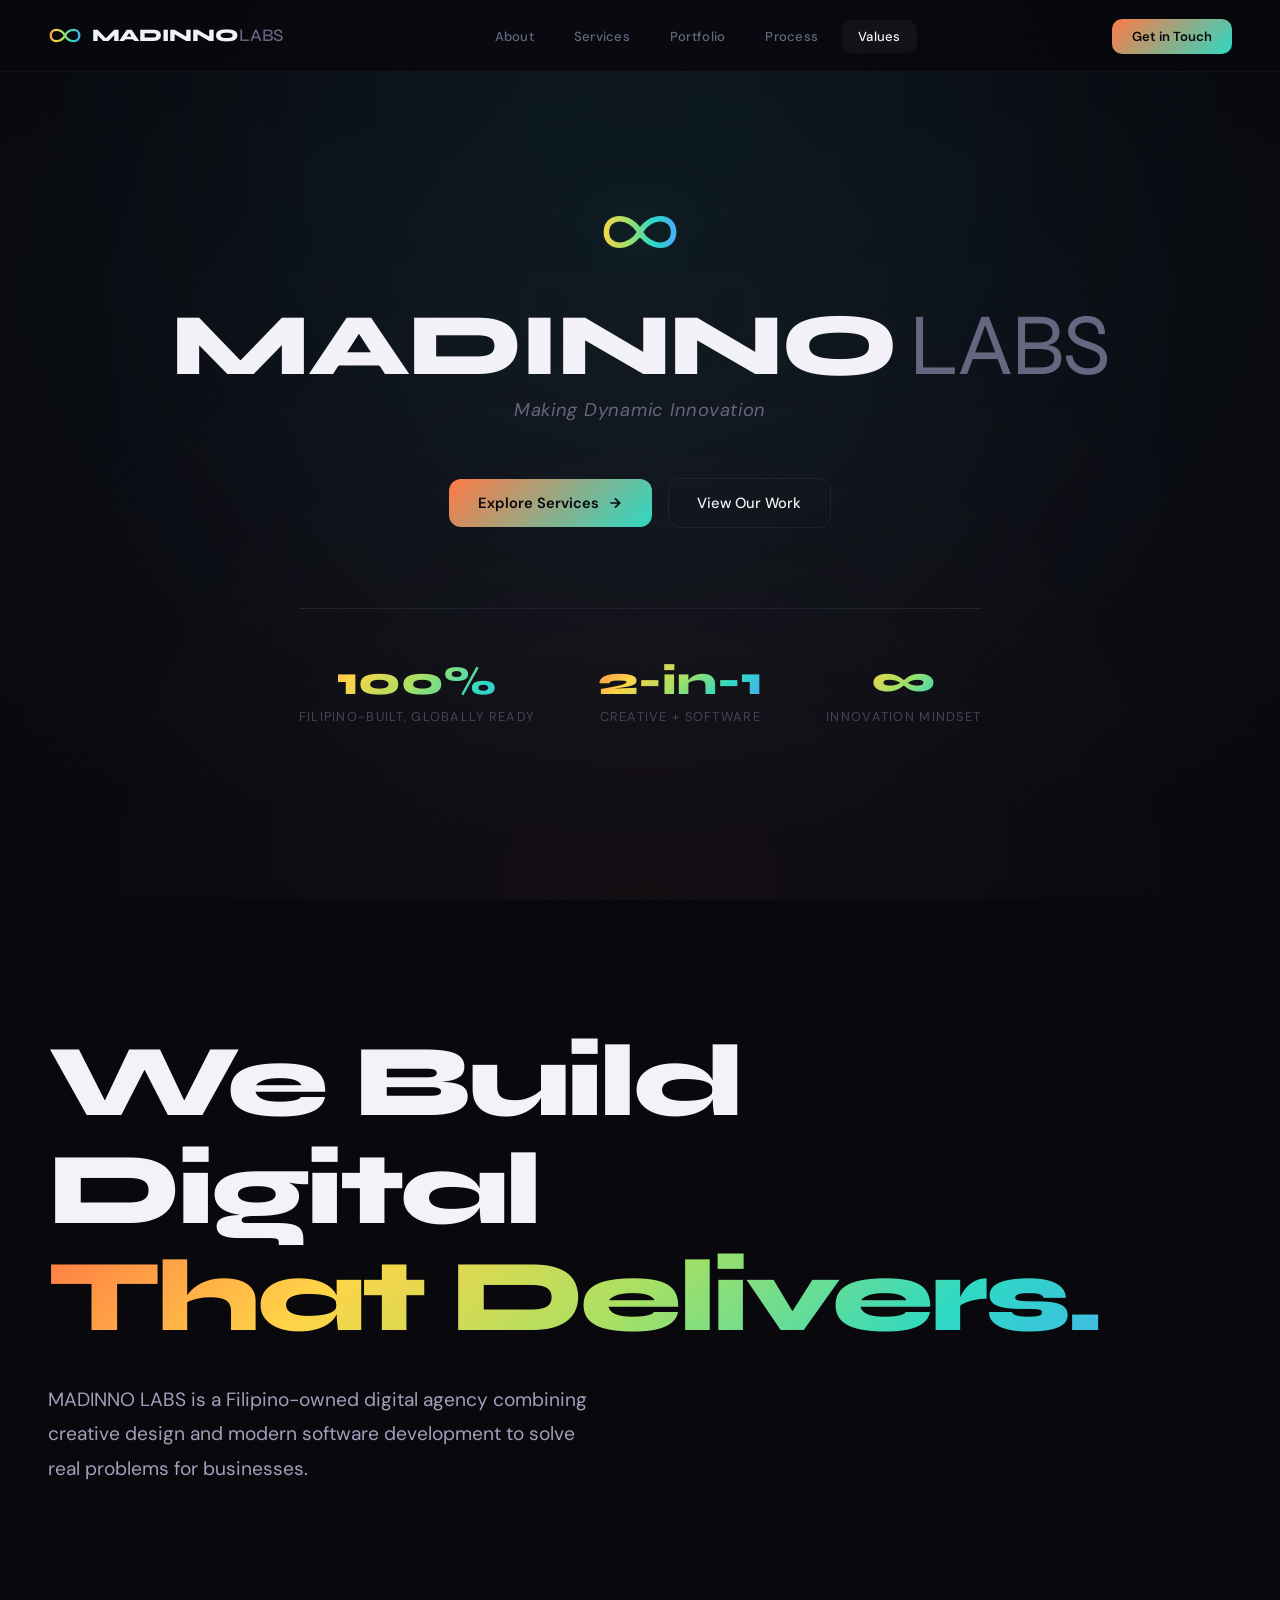
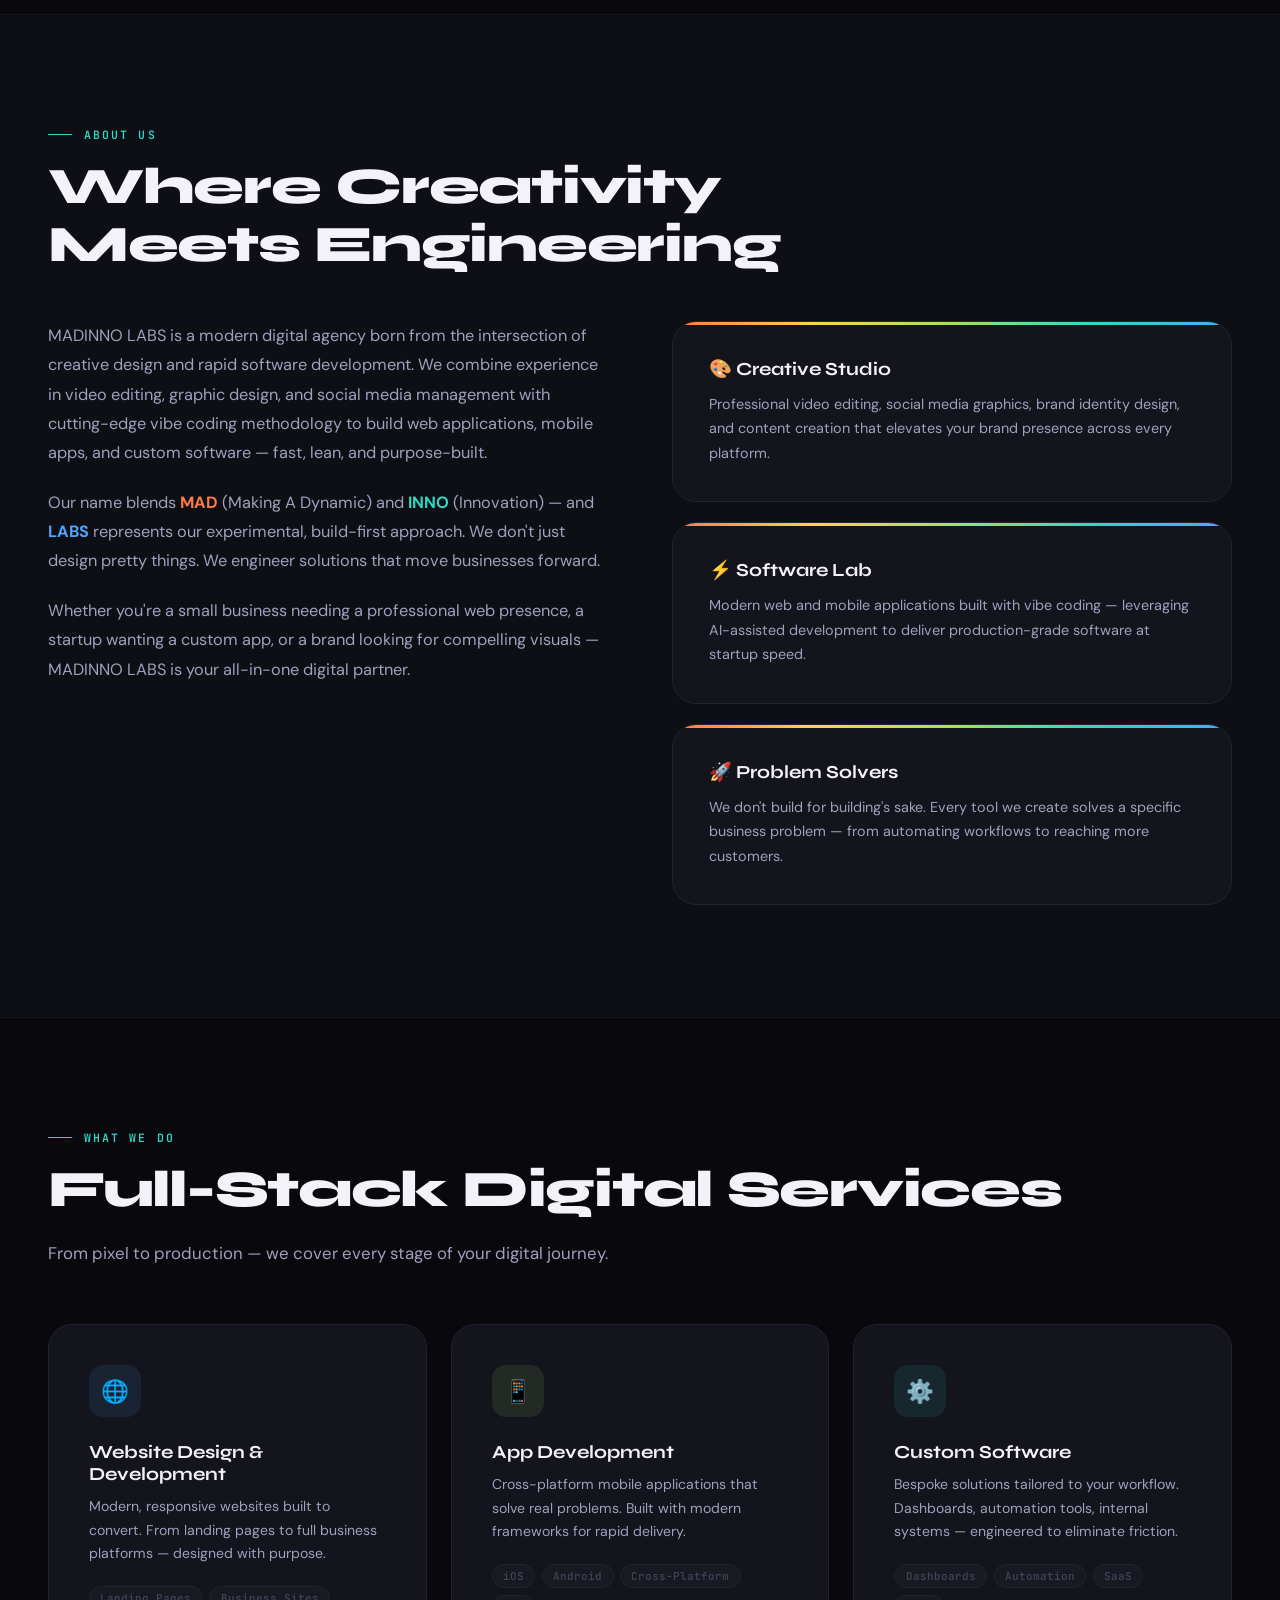
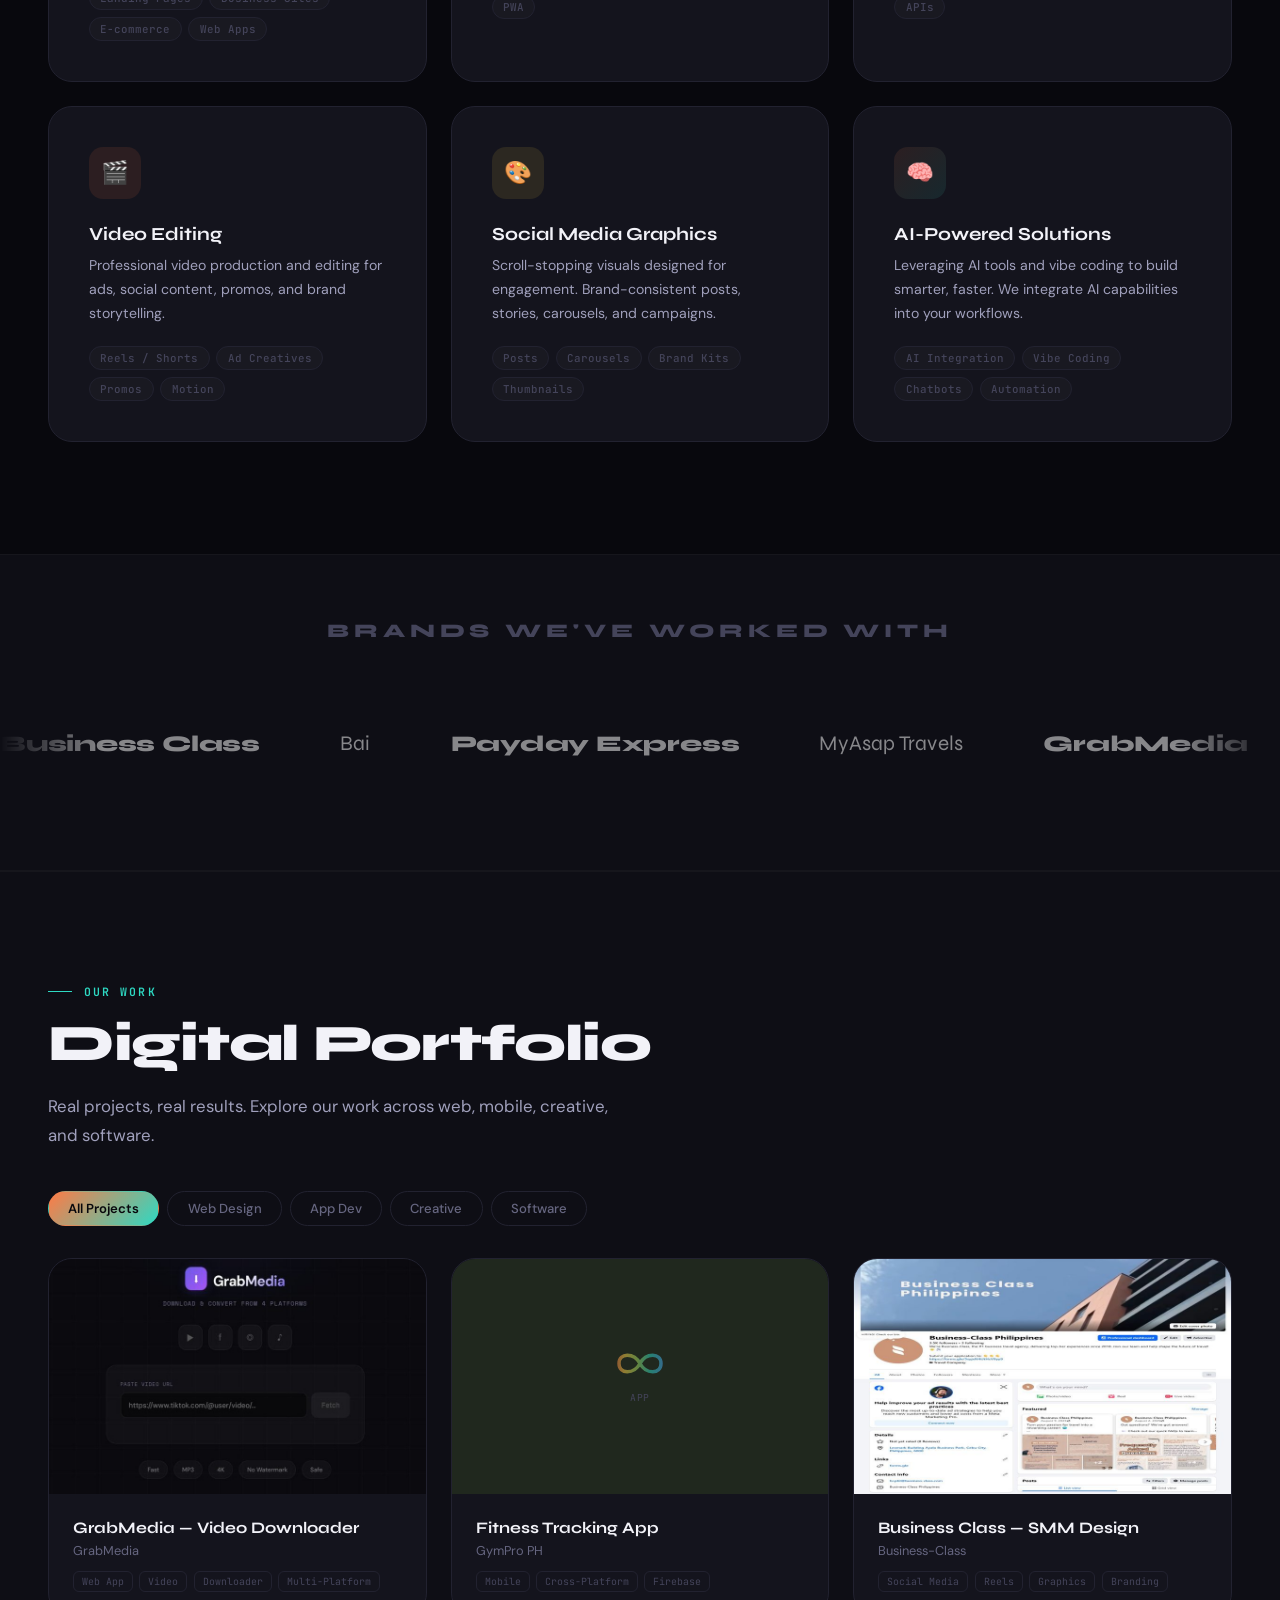
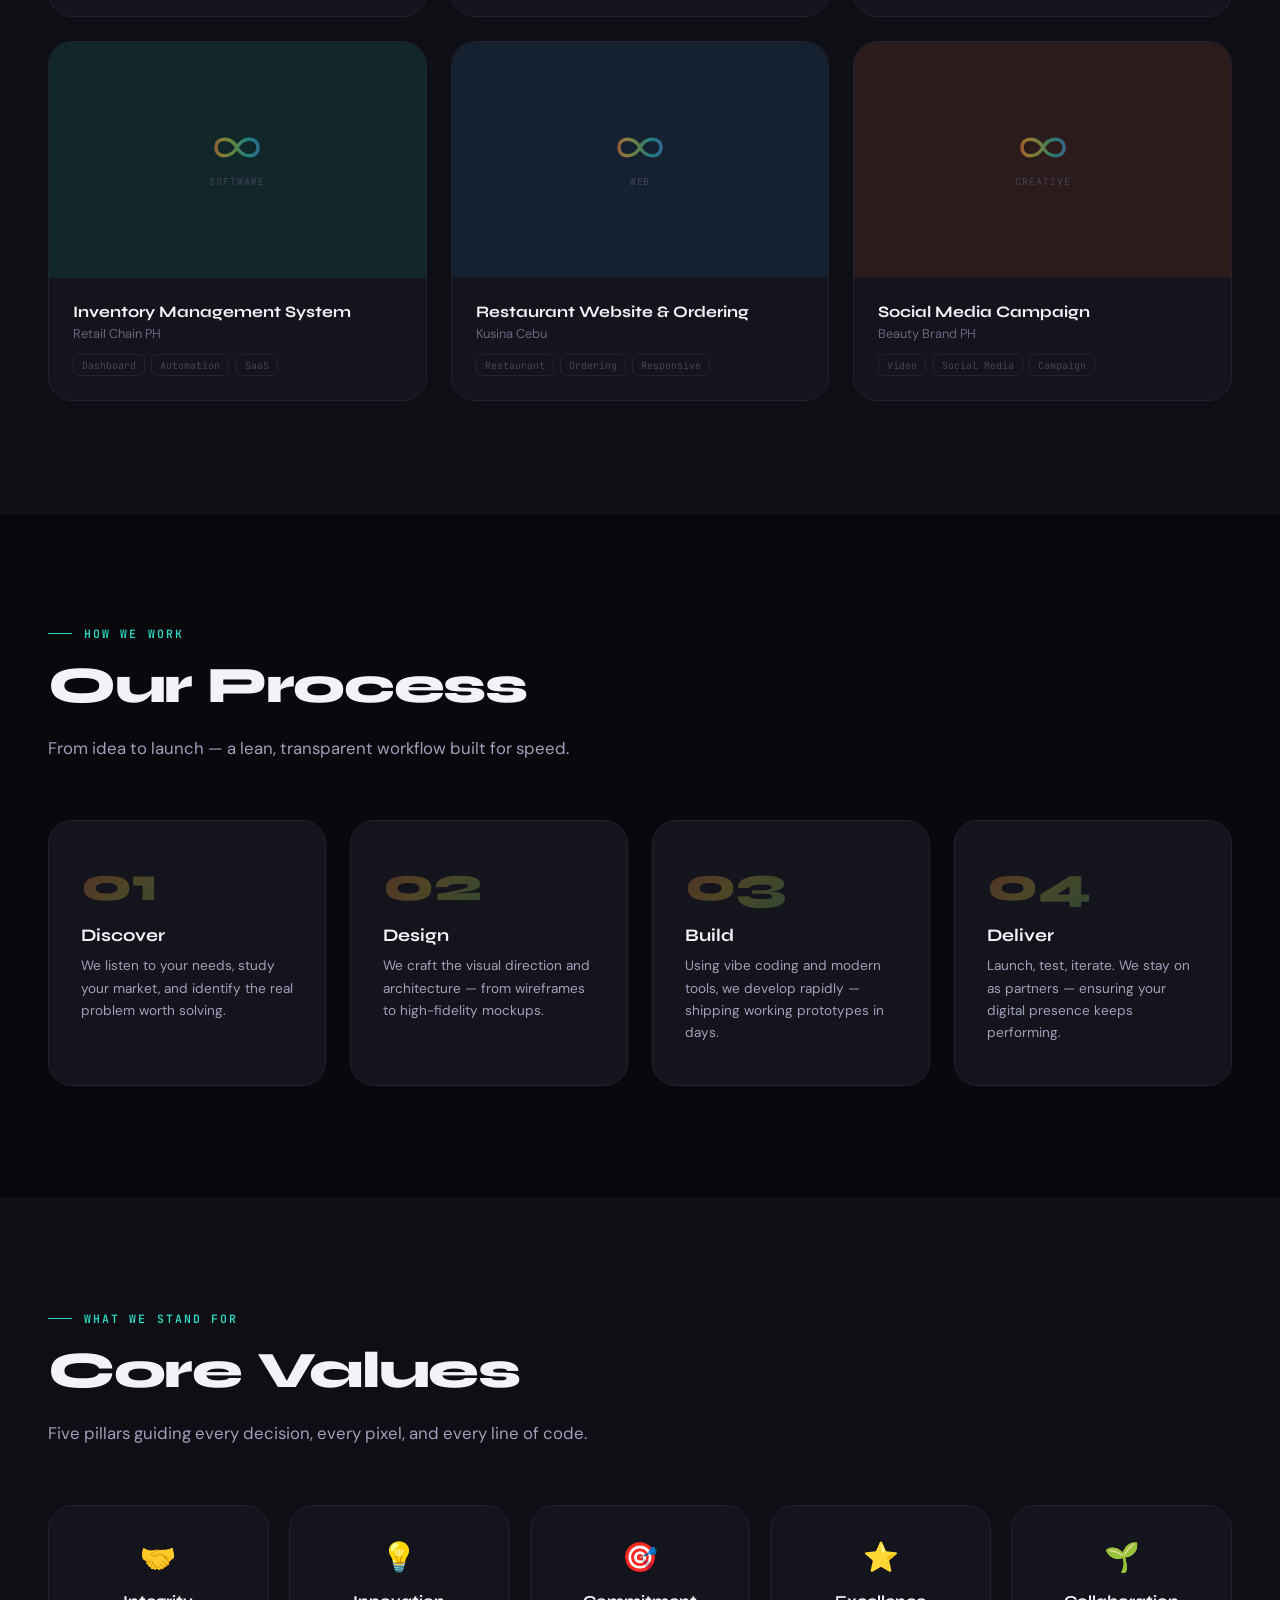
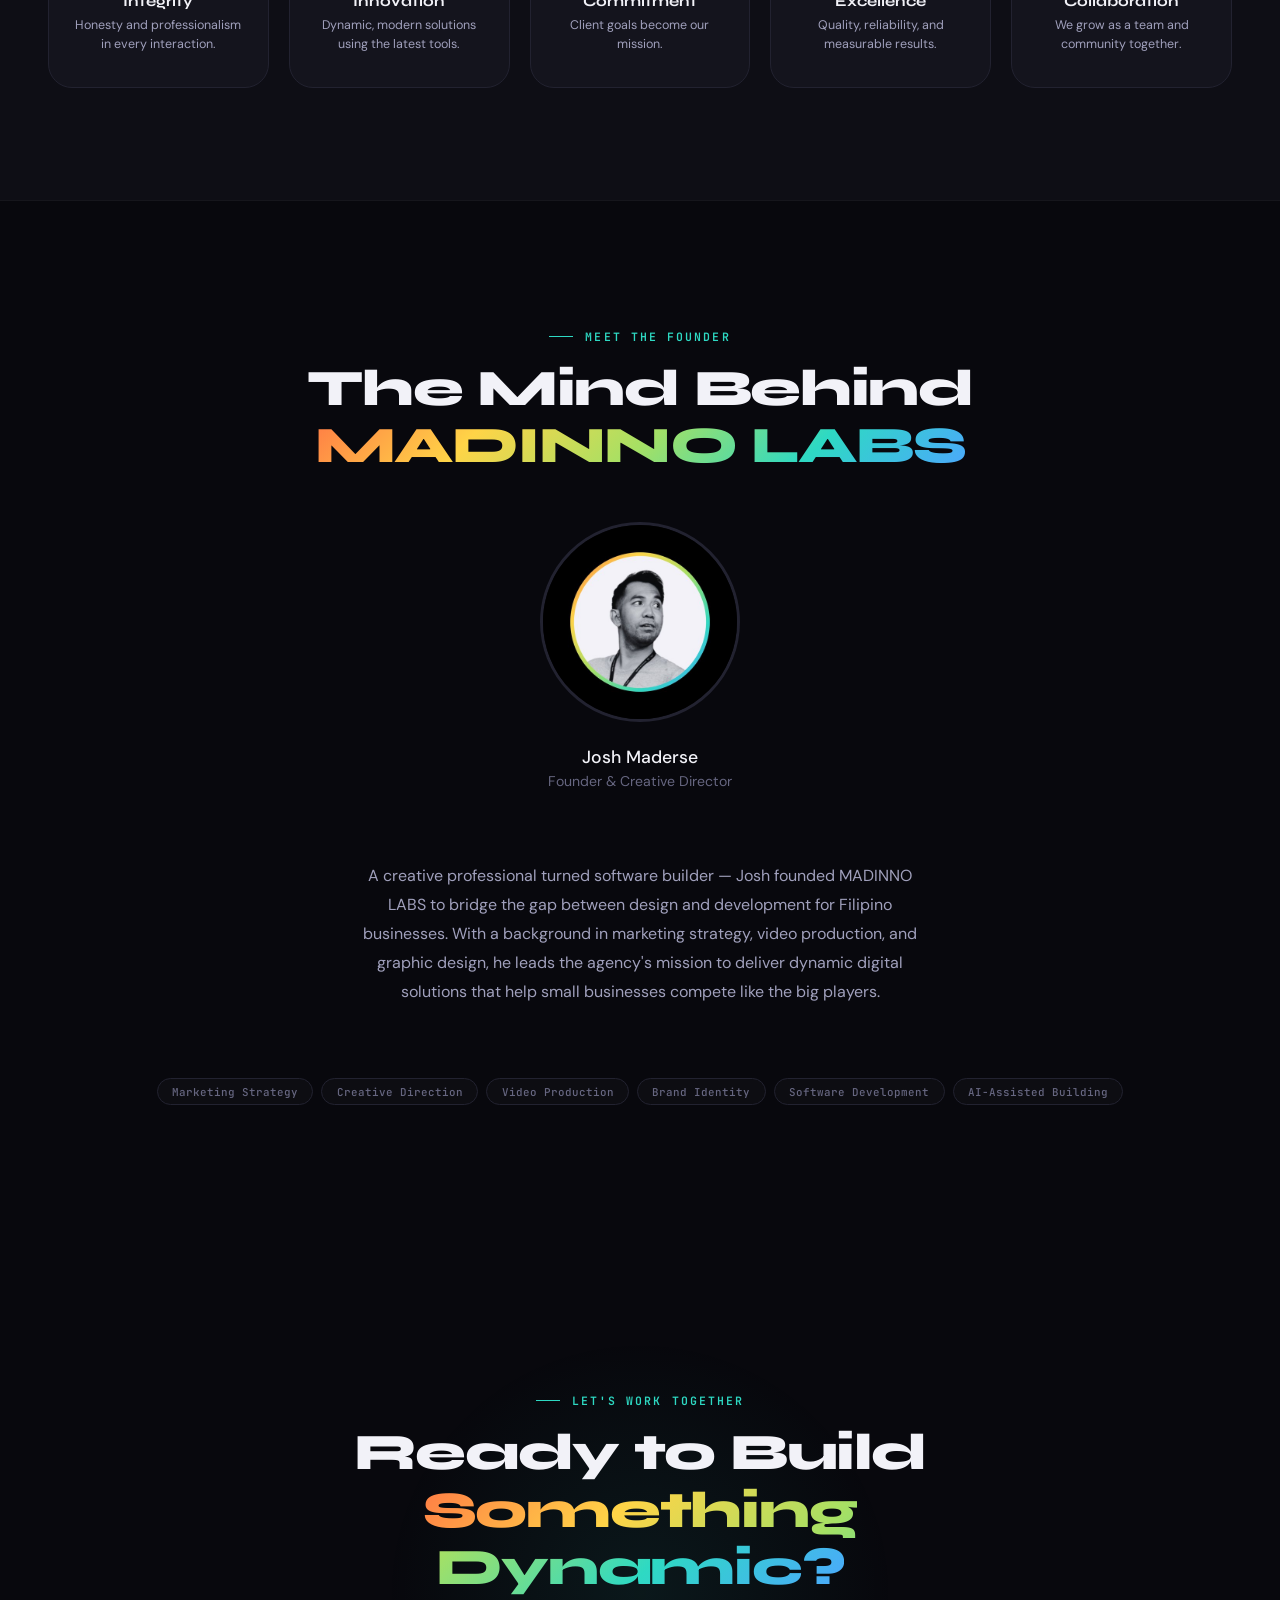
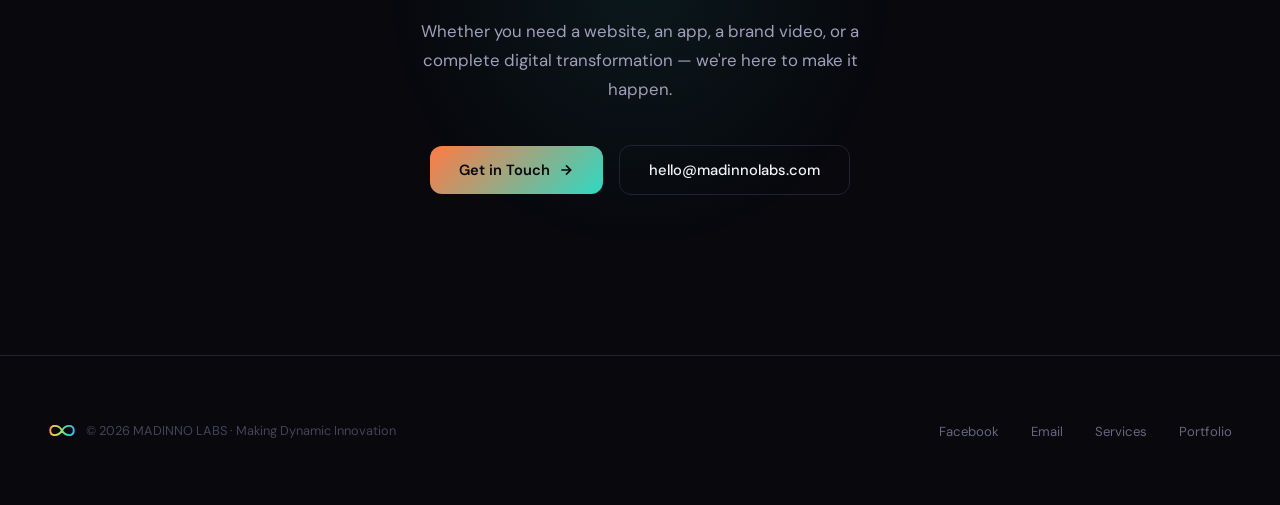
==== madinno-labs/index.html @ bef68d22 "Initial commit" ====
<!DOCTYPE html>
<html lang="en">
<head>
<meta charset="UTF-8">
<meta name="viewport" content="width=device-width, initial-scale=1.0">
<title>MADINNO LABS — Making Dynamic Innovation</title>
<meta name="description" content="MADINNO LABS is a Filipino-built digital agency combining creative design and modern software development. Websites, apps, custom software, video editing, and social media graphics.">
<meta name="keywords" content="digital agency, web design, app development, software development, video editing, social media, Philippines, Cebu">
<meta name="author" content="MADINNO LABS">
<meta name="robots" content="index, follow">

<!-- Open Graph -->
<meta property="og:type" content="website">
<meta property="og:title" content="MADINNO LABS — Making Dynamic Innovation">
<meta property="og:description" content="Creative design meets modern software engineering. Websites, apps, custom software, and stunning visuals — built for businesses ready to grow.">
<meta property="og:url" content="https://madinnolabs.com">
<meta property="og:site_name" content="MADINNO LABS">

<!-- Twitter Card -->
<meta name="twitter:card" content="summary_large_image">
<meta name="twitter:title" content="MADINNO LABS — Making Dynamic Innovation">
<meta name="twitter:description" content="Creative design meets modern software engineering. Websites, apps, custom software, and stunning visuals.">

<!-- Favicon -->
<link rel="icon" type="image/svg+xml" href="images/favicon.svg">

<!-- Fonts -->
<link rel="preconnect" href="https://fonts.googleapis.com">
<link rel="preconnect" href="https://fonts.gstatic.com" crossorigin>
<link href="https://fonts.googleapis.com/css2?family=Syne:wght@400;500;600;700;800&family=DM+Sans:ital,opsz,wght@0,9..40,300;0,9..40,400;0,9..40,500;0,9..40,600;0,9..40,700;1,9..40,400&family=JetBrains+Mono:wght@300;400;500;600&display=swap" rel="stylesheet">

<!-- Stylesheet -->
<link rel="stylesheet" href="css/style.css">
</head>
<body>

<!-- ===== NAV ===== -->
<nav class="nav" id="mainNav">
  <a href="#" class="nav-logo" onclick="scrollToSection('hero')">
    <svg viewBox="0 0 100 60" fill="none"><defs><linearGradient id="ng" x1="0" y1="0" x2="100" y2="0" gradientUnits="userSpaceOnUse"><stop offset="0%" stop-color="#FF7A45"/><stop offset="20%" stop-color="#FFD447"/><stop offset="45%" stop-color="#A6E064"/><stop offset="70%" stop-color="#2ED9C3"/><stop offset="100%" stop-color="#4DA6FF"/></linearGradient></defs><path d="M50,30 C38,8 8,8 8,30 C8,52 38,52 50,30 C62,8 92,8 92,30 C92,52 62,52 50,30" stroke="url(#ng)" stroke-width="7" stroke-linecap="round" fill="none"/></svg>
    <div class="nav-logo-text">MADINNO<span>LABS</span></div>
  </a>
  <ul class="nav-links">
    <li><a href="#about" onclick="scrollToSection('about')">About</a></li>
    <li><a href="#services" onclick="scrollToSection('services')">Services</a></li>
    <li><a href="#portfolio" onclick="scrollToSection('portfolio')">Portfolio</a></li>
    <li><a href="#process" onclick="scrollToSection('process')">Process</a></li>
    <li><a href="#values" onclick="scrollToSection('values')">Values</a></li>
  </ul>
  <div class="nav-cta-wrap">
    <a href="#contact" class="nav-cta" onclick="scrollToSection('contact')">Get in Touch</a>
  </div>
  <button class="nav-hamburger" onclick="toggleMobile()" aria-label="Menu">
    <span></span><span></span><span></span>
  </button>
</nav>

<!-- Mobile menu -->
<div class="mobile-menu" id="mobileMenu">
  <a href="#about" onclick="closeMobile()">About</a>
  <a href="#services" onclick="closeMobile()">Services</a>
  <a href="#portfolio" onclick="closeMobile()">Portfolio</a>
  <a href="#process" onclick="closeMobile()">Process</a>
  <a href="#values" onclick="closeMobile()">Values</a>
  <a href="#contact" onclick="closeMobile()">Contact</a>
</div>

<!-- ===== HERO ===== -->
<section class="hero" id="hero">
  <div class="hero-glow hero-glow-1"></div>
  <div class="hero-glow hero-glow-2"></div>
  <div class="hero-glow hero-glow-3"></div>

  <!-- Infinity Logo -->
  <div class="hero-infinity">
    <svg viewBox="0 0 100 60" fill="none"><defs><linearGradient id="hg" x1="0" y1="0" x2="100" y2="0" gradientUnits="userSpaceOnUse"><stop offset="0%" stop-color="#FFD447"/><stop offset="35%" stop-color="#A6E064"/><stop offset="65%" stop-color="#2ED9C3"/><stop offset="100%" stop-color="#4DA6FF"/></linearGradient></defs><path d="M50,30 C38,8 8,8 8,30 C8,52 38,52 50,30 C62,8 92,8 92,30 C92,52 62,52 50,30" stroke="url(#hg)" stroke-width="7" stroke-linecap="round" fill="none"/></svg>
  </div>

  <!-- Wordmark -->
  <h1 class="hero-wordmark">MADINNO<span>LABS</span></h1>

  <!-- Tagline -->
  <p class="hero-tagline">Making Dynamic Innovation</p>

  <!-- CTA Buttons -->
  <div class="hero-cta-row">
    <a href="#services" class="btn-primary" onclick="scrollToSection('services')">
      Explore Services
      <svg width="16" height="16" fill="none" stroke="currentColor" stroke-width="2.5" viewBox="0 0 24 24"><path d="M5 12h14M12 5l7 7-7 7"/></svg>
    </a>
    <a href="#portfolio" class="btn-secondary" onclick="scrollToSection('portfolio')">View Our Work</a>
  </div>

  <!-- Stats -->
  <div class="hero-stats">
    <div class="stat"><h3>100%</h3><p>Filipino-Built, Globally Ready</p></div>
    <div class="stat"><h3>2-in-1</h3><p>Creative + Software</p></div>
    <div class="stat"><h3>∞</h3><p>Innovation Mindset</p></div>
  </div>
</section>

<!-- ===== STATEMENT ===== -->
<section class="statement">
  <h2 class="statement-heading reveal">We Build Digital<br><span class="grad-line">That Delivers.</span></h2>
  <p class="statement-caption reveal">MADINNO LABS is a Filipino-owned digital agency combining creative design and modern software development to solve real problems for businesses.</p>
</section>

<!-- ===== ABOUT ===== -->
<section class="dark-bg" id="about">
  <div class="section-label">About Us</div>
  <h2 class="section-title reveal">Where Creativity<br>Meets Engineering</h2>

  <div class="about-grid">
    <div class="about-text reveal">
      <p>MADINNO LABS is a modern digital agency born from the intersection of creative design and rapid software development. We combine experience in video editing, graphic design, and social media management with cutting-edge vibe coding methodology to build web applications, mobile apps, and custom software — fast, lean, and purpose-built.</p>
      <p>Our name blends <strong style="color:var(--coral)">MAD</strong> (Making A Dynamic) and <strong style="color:var(--teal)">INNO</strong> (Innovation) — and <strong style="color:var(--sky)">LABS</strong> represents our experimental, build-first approach. We don't just design pretty things. We engineer solutions that move businesses forward.</p>
      <p>Whether you're a small business needing a professional web presence, a startup wanting a custom app, or a brand looking for compelling visuals — MADINNO LABS is your all-in-one digital partner.</p>
    </div>
    <div>
      <div class="about-card reveal">
        <h3>🎨 Creative Studio</h3>
        <p>Professional video editing, social media graphics, brand identity design, and content creation that elevates your brand presence across every platform.</p>
      </div>
      <div class="about-card reveal">
        <h3>⚡ Software Lab</h3>
        <p>Modern web and mobile applications built with vibe coding — leveraging AI-assisted development to deliver production-grade software at startup speed.</p>
      </div>
      <div class="about-card reveal">
        <h3>🚀 Problem Solvers</h3>
        <p>We don't build for building's sake. Every tool we create solves a specific business problem — from automating workflows to reaching more customers.</p>
      </div>
    </div>
  </div>
</section>

<!-- ===== SERVICES ===== -->
<section id="services">
  <div class="section-label">What We Do</div>
  <h2 class="section-title reveal">Full-Stack Digital Services</h2>
  <p class="section-desc reveal">From pixel to production — we cover every stage of your digital journey.</p>

  <div class="services-grid">
    <div class="svc-card reveal">
      <div class="svc-icon" style="background:rgba(77,166,255,0.1)">🌐</div>
      <h3>Website Design & Development</h3>
      <p>Modern, responsive websites built to convert. From landing pages to full business platforms — designed with purpose.</p>
      <div class="svc-tags"><span class="svc-tag">Landing Pages</span><span class="svc-tag">Business Sites</span><span class="svc-tag">E-commerce</span><span class="svc-tag">Web Apps</span></div>
    </div>
    <div class="svc-card reveal">
      <div class="svc-icon" style="background:rgba(166,224,100,0.1)">📱</div>
      <h3>App Development</h3>
      <p>Cross-platform mobile applications that solve real problems. Built with modern frameworks for rapid delivery.</p>
      <div class="svc-tags"><span class="svc-tag">iOS</span><span class="svc-tag">Android</span><span class="svc-tag">Cross-Platform</span><span class="svc-tag">PWA</span></div>
    </div>
    <div class="svc-card reveal">
      <div class="svc-icon" style="background:rgba(46,217,195,0.1)">⚙️</div>
      <h3>Custom Software</h3>
      <p>Bespoke solutions tailored to your workflow. Dashboards, automation tools, internal systems — engineered to eliminate friction.</p>
      <div class="svc-tags"><span class="svc-tag">Dashboards</span><span class="svc-tag">Automation</span><span class="svc-tag">SaaS</span><span class="svc-tag">APIs</span></div>
    </div>
    <div class="svc-card reveal">
      <div class="svc-icon" style="background:rgba(255,122,69,0.1)">🎬</div>
      <h3>Video Editing</h3>
      <p>Professional video production and editing for ads, social content, promos, and brand storytelling.</p>
      <div class="svc-tags"><span class="svc-tag">Reels / Shorts</span><span class="svc-tag">Ad Creatives</span><span class="svc-tag">Promos</span><span class="svc-tag">Motion</span></div>
    </div>
    <div class="svc-card reveal">
      <div class="svc-icon" style="background:rgba(255,212,71,0.1)">🎨</div>
      <h3>Social Media Graphics</h3>
      <p>Scroll-stopping visuals designed for engagement. Brand-consistent posts, stories, carousels, and campaigns.</p>
      <div class="svc-tags"><span class="svc-tag">Posts</span><span class="svc-tag">Carousels</span><span class="svc-tag">Brand Kits</span><span class="svc-tag">Thumbnails</span></div>
    </div>
    <div class="svc-card reveal">
      <div class="svc-icon" style="background:linear-gradient(135deg,rgba(255,122,69,0.1),rgba(46,217,195,0.1))">🧠</div>
      <h3>AI-Powered Solutions</h3>
      <p>Leveraging AI tools and vibe coding to build smarter, faster. We integrate AI capabilities into your workflows.</p>
      <div class="svc-tags"><span class="svc-tag">AI Integration</span><span class="svc-tag">Vibe Coding</span><span class="svc-tag">Chatbots</span><span class="svc-tag">Automation</span></div>
    </div>
  </div>
</section>

<!-- ===== BRANDS MARQUEE ===== -->
<div class="brands-section">
  <div class="brands-title">Brands We've Worked With</div>
  <div class="brands-strip">
        <div class="brands-track">
      <!-- Set 1 -->
      <span class="brand-logo brand-bold">Business Class</span>
      <span class="brand-logo brand-regular">Bai</span>
      <span class="brand-logo brand-bold">Payday Express</span>
      <span class="brand-logo brand-regular">MyAsap Travels</span>
      <span class="brand-logo brand-bold">GrabMedia</span>
      <span class="brand-logo brand-regular">DimadCo</span>
      <span class="brand-logo brand-bold">EYSER™</span>
      <span class="brand-logo brand-regular">WagSquad</span>
      <!-- Set 2 -->
      <span class="brand-logo brand-bold">Business Class</span>
      <span class="brand-logo brand-regular">Bai</span>
      <span class="brand-logo brand-bold">Payday Express</span>
      <span class="brand-logo brand-regular">MyAsap Travels</span>
      <span class="brand-logo brand-bold">GrabMedia</span>
      <span class="brand-logo brand-regular">DimadCo</span>
      <span class="brand-logo brand-bold">EYSER™</span>
      <span class="brand-logo brand-regular">WagSquad</span>
      <!-- Set 3 -->
      <span class="brand-logo brand-bold">Business Class</span>
      <span class="brand-logo brand-regular">Bai</span>
      <span class="brand-logo brand-bold">Payday Express</span>
      <span class="brand-logo brand-regular">MyAsap Travels</span>
      <span class="brand-logo brand-bold">GrabMedia</span>
      <span class="brand-logo brand-regular">DimadCo</span>
      <span class="brand-logo brand-bold">EYSER™</span>
      <span class="brand-logo brand-regular">WagSquad</span>
      <!-- Set 4 -->
      <span class="brand-logo brand-bold">Business Class</span>
      <span class="brand-logo brand-regular">Bai</span>
      <span class="brand-logo brand-bold">Payday Express</span>
      <span class="brand-logo brand-regular">MyAsap Travels</span>
      <span class="brand-logo brand-bold">GrabMedia</span>
      <span class="brand-logo brand-regular">DimadCo</span>
      <span class="brand-logo brand-bold">EYSER™</span>
      <span class="brand-logo brand-regular">WagSquad</span>
    </div>
  </div>
</div>

<!-- ===== PORTFOLIO ===== -->
<section class="dark-bg" id="portfolio">
  <div class="section-label">Our Work</div>
  <h2 class="section-title reveal">Digital Portfolio</h2>
  <p class="section-desc reveal">Real projects, real results. Explore our work across web, mobile, creative, and software.</p>

  <div class="portfolio-nav reveal">
    <button class="active" onclick="filterPortfolio('all',this)">All Projects</button>
    <button onclick="filterPortfolio('web',this)">Web Design</button>
    <button onclick="filterPortfolio('app',this)">App Dev</button>
    <button onclick="filterPortfolio('creative',this)">Creative</button>
    <button onclick="filterPortfolio('software',this)">Software</button>
  </div>

  <div class="portfolio-grid" id="portfolioGrid">
    <!-- Items injected by JS -->
  </div>
</section>

<!-- ===== PROCESS ===== -->
<section id="process">
  <div class="section-label">How We Work</div>
  <h2 class="section-title reveal">Our Process</h2>
  <p class="section-desc reveal">From idea to launch — a lean, transparent workflow built for speed.</p>

  <div class="process-grid">
    <div class="process-card reveal">
      <div class="process-num">01</div>
      <h4>Discover</h4>
      <p>We listen to your needs, study your market, and identify the real problem worth solving.</p>
    </div>
    <div class="process-card reveal">
      <div class="process-num">02</div>
      <h4>Design</h4>
      <p>We craft the visual direction and architecture — from wireframes to high-fidelity mockups.</p>
    </div>
    <div class="process-card reveal">
      <div class="process-num">03</div>
      <h4>Build</h4>
      <p>Using vibe coding and modern tools, we develop rapidly — shipping working prototypes in days.</p>
    </div>
    <div class="process-card reveal">
      <div class="process-num">04</div>
      <h4>Deliver</h4>
      <p>Launch, test, iterate. We stay on as partners — ensuring your digital presence keeps performing.</p>
    </div>
  </div>
</section>

<!-- ===== VALUES ===== -->
<section class="dark-bg" id="values">
  <div class="section-label">What We Stand For</div>
  <h2 class="section-title reveal">Core Values</h2>
  <p class="section-desc reveal">Five pillars guiding every decision, every pixel, and every line of code.</p>

  <div class="values-grid">
    <div class="value-card reveal"><div class="value-icon">🤝</div><h4>Integrity</h4><p>Honesty and professionalism in every interaction.</p></div>
    <div class="value-card reveal"><div class="value-icon">💡</div><h4>Innovation</h4><p>Dynamic, modern solutions using the latest tools.</p></div>
    <div class="value-card reveal"><div class="value-icon">🎯</div><h4>Commitment</h4><p>Client goals become our mission.</p></div>
    <div class="value-card reveal"><div class="value-icon">⭐</div><h4>Excellence</h4><p>Quality, reliability, and measurable results.</p></div>
    <div class="value-card reveal"><div class="value-icon">🌱</div><h4>Collaboration</h4><p>We grow as a team and community together.</p></div>
  </div>
</section>

<!-- ===== FOUNDER ===== -->
<section class="founder" id="founder">
  <div class="section-label" style="justify-content:center">Meet the Founder</div>
  <h2 class="section-title reveal" style="text-align:center">The Mind Behind<br><span class="gradient-text">MADINNO LABS</span></h2>

  <div class="founder-content">
    <div class="founder-card reveal">
      <div class="founder-photo-wrap">
        <img src="images/founder.jpg" alt="Josh Maderse — Founder of MADINNO LABS" class="founder-photo">
      </div>
      <h3 class="founder-name">Josh Maderse</h3>
      <div class="founder-role">Founder & Creative Director</div>
    </div>

    <p class="founder-bio reveal">A creative professional turned software builder — Josh founded MADINNO LABS to bridge the gap between design and development for Filipino businesses. With a background in marketing strategy, video production, and graphic design, he leads the agency's mission to deliver dynamic digital solutions that help small businesses compete like the big players.</p>

    <div class="founder-credentials reveal">
      <span class="founder-cred">Marketing Strategy</span>
      <span class="founder-cred">Creative Direction</span>
      <span class="founder-cred">Video Production</span>
      <span class="founder-cred">Brand Identity</span>
      <span class="founder-cred">Software Development</span>
      <span class="founder-cred">AI-Assisted Building</span>
    </div>
  </div>
</section>

<!-- ===== CTA ===== -->
<section class="cta-section" id="contact">
  <div class="section-label">Let's Work Together</div>
  <h2 class="section-title reveal">Ready to Build<br><span class="gradient-text">Something Dynamic?</span></h2>
  <p class="section-desc reveal">Whether you need a website, an app, a brand video, or a complete digital transformation — we're here to make it happen.</p>
  <div class="hero-cta-row reveal" style="justify-content:center">
    <a href="https://www.facebook.com/madinnolabs/" class="btn-primary" target="_blank" rel="noopener">
      Get in Touch
      <svg width="16" height="16" fill="none" stroke="currentColor" stroke-width="2.5" viewBox="0 0 24 24"><path d="M5 12h14M12 5l7 7-7 7"/></svg>
    </a>
    <a href="mailto:hello@madinnolabs.com" class="btn-secondary">hello@madinnolabs.com</a>
  </div>
</section>

<!-- ===== FOOTER ===== -->
<footer>
  <div class="footer-left">
    <svg viewBox="0 0 100 60" fill="none"><defs><linearGradient id="fg" x1="0" y1="0" x2="100" y2="0" gradientUnits="userSpaceOnUse"><stop offset="0%" stop-color="#FF7A45"/><stop offset="20%" stop-color="#FFD447"/><stop offset="45%" stop-color="#A6E064"/><stop offset="70%" stop-color="#2ED9C3"/><stop offset="100%" stop-color="#4DA6FF"/></linearGradient></defs><path d="M50,30 C38,8 8,8 8,30 C8,52 38,52 50,30 C62,8 92,8 92,30 C92,52 62,52 50,30" stroke="url(#fg)" stroke-width="7" stroke-linecap="round" fill="none"/></svg>
    <span class="footer-text">© 2026 MADINNO LABS · Making Dynamic Innovation</span>
  </div>
  <ul class="footer-links">
    <li><a href="https://www.facebook.com/madinnolabs/" target="_blank" rel="noopener">Facebook</a></li>
    <li><a href="mailto:hello@madinnolabs.com">Email</a></li>
    <li><a href="#services">Services</a></li>
    <li><a href="#portfolio">Portfolio</a></li>
  </ul>
</footer>

<!-- ===== MODAL ===== -->
<div class="modal-overlay" id="modalOverlay" onclick="closeModal(event)">
  <div class="modal" id="modalContent" onclick="event.stopPropagation()">
    <div class="modal-close" onclick="closeModal()">&times;</div>
    <div class="modal-hero" id="modalHero"></div>
    <div class="modal-body" id="modalBody"></div>
  </div>
</div>

<script src="js/main.js"></script>
</body>
</html>
---- madinno-labs/css/style.css ----
:root {
  --coral: #FF7A45;
  --gold: #FFD447;
  --lime: #A6E064;
  --sky: #4DA6FF;
  --teal: #2ED9C3;
  --dark: #08080D;
  --dark-2: #0E0E15;
  --dark-3: #14141D;
  --dark-4: #1A1A26;
  --dark-5: #222230;
  --text-1: #F2F2F8;
  --text-2: #A0A0BC;
  --text-3: #666680;
  --text-4: #44445A;
  --white: #FFFFFF;
  --grad-brand: linear-gradient(135deg, var(--coral), var(--gold), var(--lime), var(--teal), var(--sky));
  --grad-accent: linear-gradient(135deg, var(--coral), var(--teal));
  --grad-warm: linear-gradient(135deg, var(--coral), var(--gold));
  --grad-cool: linear-gradient(135deg, var(--sky), var(--teal));
  --radius: 16px;
  --radius-lg: 24px;
}
*{margin:0;padding:0;box-sizing:border-box}
html{scroll-behavior:smooth;font-size:16px}
body{
  font-family:'DM Sans',sans-serif;
  background:var(--dark);
  color:var(--text-1);
  overflow-x:hidden;
  -webkit-font-smoothing:antialiased;
}
body::after{
  content:'';position:fixed;inset:0;
  background-image:url("data:image/svg+xml,%3Csvg viewBox='0 0 512 512' xmlns='http://www.w3.org/2000/svg'%3E%3Cfilter id='n'%3E%3CfeTurbulence type='fractalNoise' baseFrequency='0.85' numOctaves='4' stitchTiles='stitch'/%3E%3C/filter%3E%3Crect width='100%25' height='100%25' filter='url(%23n)' opacity='0.025'/%3E%3C/svg%3E");
  pointer-events:none;z-index:9999;opacity:0.4;
}
a{color:inherit;text-decoration:none}
::selection{background:var(--teal);color:var(--dark)}

/* ===== NAV ===== */
.nav{
  position:fixed;top:0;left:0;right:0;z-index:500;
  padding:0 3rem;height:72px;
  display:flex;justify-content:space-between;align-items:center;
  backdrop-filter:blur(24px);
  background:rgba(8,8,13,0.8);
  border-bottom:1px solid rgba(255,255,255,0.04);
  transition:all 0.4s;
}
.nav.scrolled{height:60px;background:rgba(8,8,13,0.92)}
.nav-logo{display:flex;align-items:center;gap:0.6rem}
.nav-logo svg{width:34px;height:21px;flex-shrink:0}
.nav-logo-text{font-family:'Syne',sans-serif;font-weight:800;font-size:1.1rem;letter-spacing:-0.01em}
.nav-logo-text span{font-weight:500;color:var(--text-3);margin-left:0.1rem}
.nav-links{display:flex;gap:0.5rem;list-style:none}
.nav-links a{
  padding:0.5rem 1rem;border-radius:10px;
  font-size:0.82rem;font-weight:500;color:var(--text-3);
  letter-spacing:0.02em;transition:all 0.3s;
}
.nav-links a:hover,.nav-links a.active{color:var(--text-1);background:rgba(255,255,255,0.04)}
.nav-cta{
  padding:0.55rem 1.25rem;border-radius:10px;
  background:var(--grad-accent);color:var(--dark);
  font-weight:600;font-size:0.82rem;
  transition:all 0.3s;border:none;cursor:pointer;
}
.nav-cta:hover{transform:translateY(-1px);box-shadow:0 8px 24px rgba(46,217,195,0.25)}
.nav-hamburger{display:none;flex-direction:column;gap:5px;cursor:pointer;padding:4px;background:none;border:none}
.nav-hamburger span{width:22px;height:2px;background:var(--text-2);border-radius:2px;transition:all 0.3s}

/* ===== MOBILE MENU ===== */
.mobile-menu{
  display:none;position:fixed;top:72px;left:0;right:0;bottom:0;
  background:rgba(8,8,13,0.96);backdrop-filter:blur(30px);
  z-index:499;flex-direction:column;align-items:center;justify-content:center;gap:1.5rem;
}
.mobile-menu.open{display:flex}
.mobile-menu a{font-family:'Syne',sans-serif;font-size:1.5rem;font-weight:700;color:var(--text-2);transition:color 0.3s}
.mobile-menu a:hover{color:var(--text-1)}

/* ===== HERO ===== */
.hero{
  min-height:100vh;display:flex;flex-direction:column;
  justify-content:center;align-items:center;text-align:center;
  padding:6rem 3rem 4rem;
  position:relative;overflow:hidden;
  background:radial-gradient(ellipse 80% 60% at 50% 55%, rgba(14,14,21,1), var(--dark));
}
.hero-glow{
  position:absolute;width:700px;height:700px;border-radius:50%;
  filter:blur(200px);opacity:0.08;pointer-events:none;
}
.hero-glow-1{top:-250px;left:50%;transform:translateX(-50%);background:var(--teal)}
.hero-glow-2{bottom:-350px;left:50%;transform:translateX(-50%);background:var(--coral);opacity:0.05}
.hero-glow-3{top:35%;left:50%;transform:translate(-50%,-50%);background:var(--sky);opacity:0.03;width:1000px;height:1000px}

/* Hero Infinity Logo */
.hero-infinity{
  margin-bottom:2.5rem;
  opacity:0;transform:translateY(-20px) scale(0.85);
  animation:heroLogoIn 1s 0.2s cubic-bezier(0.22,1,0.36,1) forwards;
}
.hero-infinity svg{width:80px;height:50px;filter:drop-shadow(0 0 30px rgba(46,217,195,0.2))}
@keyframes heroLogoIn{
  0%{opacity:0;transform:translateY(-20px) scale(0.85)}
  100%{opacity:1;transform:translateY(0) scale(1)}
}

/* Hero Wordmark */
.hero-wordmark{
  font-family:'Syne',sans-serif;
  font-size:clamp(2.8rem,7vw,5.5rem);
  font-weight:800;letter-spacing:-0.02em;line-height:1;
  margin-bottom:0.5rem;
  opacity:0;transform:translateY(25px);
  animation:heroTextIn 0.9s 0.55s cubic-bezier(0.22,1,0.36,1) forwards;
}
.hero-wordmark span{
  font-weight:400;color:var(--text-3);margin-left:0.15em;
}
@keyframes heroTextIn{
  0%{opacity:0;transform:translateY(25px)}
  100%{opacity:1;transform:translateY(0)}
}

/* Hero Tagline */
.hero-tagline{
  font-size:clamp(0.9rem,1.6vw,1.15rem);
  color:var(--text-3);font-style:italic;
  letter-spacing:0.04em;
  margin-bottom:3.5rem;
  opacity:0;transform:translateY(20px);
  animation:heroTextIn 0.9s 0.85s cubic-bezier(0.22,1,0.36,1) forwards;
}

/* Hero CTAs */
.hero-cta-row{
  display:flex;gap:1rem;align-items:center;flex-wrap:wrap;
  justify-content:center;
  opacity:0;transform:translateY(20px);
  animation:heroTextIn 0.9s 1.15s cubic-bezier(0.22,1,0.36,1) forwards;
}
.btn-primary{
  display:inline-flex;align-items:center;gap:0.5rem;
  padding:0.9rem 1.8rem;background:var(--grad-accent);
  color:var(--dark);font-family:'DM Sans',sans-serif;
  font-weight:600;font-size:0.92rem;border:none;
  border-radius:12px;cursor:pointer;transition:all 0.3s;
}
.btn-primary:hover{transform:translateY(-2px);box-shadow:0 10px 30px rgba(46,217,195,0.3)}
.btn-secondary{
  display:inline-flex;align-items:center;gap:0.5rem;
  padding:0.9rem 1.8rem;background:transparent;
  color:var(--text-1);font-family:'DM Sans',sans-serif;
  font-weight:500;font-size:0.92rem;
  border:1px solid var(--dark-5);border-radius:12px;
  cursor:pointer;transition:all 0.3s;
}
.btn-secondary:hover{border-color:var(--text-3);background:rgba(255,255,255,0.03)}

/* Hero Stats */
.hero-stats{
  display:flex;gap:4rem;margin-top:5rem;padding-top:3rem;
  border-top:1px solid var(--dark-5);
  opacity:0;transform:translateY(20px);
  animation:heroTextIn 0.9s 1.45s cubic-bezier(0.22,1,0.36,1) forwards;
}
.stat{text-align:center}
.stat h3{
  font-family:'Syne',sans-serif;font-size:2.5rem;font-weight:800;
  background:var(--grad-brand);-webkit-background-clip:text;-webkit-text-fill-color:transparent;
}
.stat p{font-size:0.8rem;color:var(--text-4);text-transform:uppercase;letter-spacing:0.1em;margin-top:0.2rem}

.gradient-text{
  background:var(--grad-brand);-webkit-background-clip:text;
  -webkit-text-fill-color:transparent;background-clip:text;
}
@keyframes fadeUp{from{opacity:0;transform:translateY(30px)}to{opacity:1;transform:translateY(0)}}

/* ===== SECTIONS ===== */
section{padding:7rem 3rem;position:relative}
.section-label{
  font-family:'JetBrains Mono',monospace;font-size:0.72rem;font-weight:600;
  color:var(--teal);text-transform:uppercase;letter-spacing:0.18em;
  margin-bottom:1rem;display:flex;align-items:center;gap:0.75rem;
}
.section-label::before{content:'';width:24px;height:1px;background:var(--teal)}
.section-title{
  font-family:'Syne',sans-serif;font-size:clamp(2rem,4vw,3.5rem);
  font-weight:800;letter-spacing:-0.025em;line-height:1.12;margin-bottom:1.25rem;
}
.section-desc{font-size:1.05rem;color:var(--text-2);max-width:580px;line-height:1.75}
.dark-bg{background:var(--dark-2);border-top:1px solid rgba(255,255,255,0.03);border-bottom:1px solid rgba(255,255,255,0.03)}

/* ===== STATEMENT ===== */
.statement{
  padding:8rem 3rem;position:relative;overflow:hidden;
  background:var(--dark);
}
.statement-heading{
  font-family:'Syne',sans-serif;
  font-size:clamp(3rem,8vw,6.5rem);
  font-weight:800;line-height:1.05;letter-spacing:-0.035em;
  margin-bottom:2rem;
}
.statement-heading .grad-line{
  display:block;
  background:var(--grad-brand);-webkit-background-clip:text;
  -webkit-text-fill-color:transparent;background-clip:text;
}
.statement-caption{
  font-size:clamp(1rem,1.6vw,1.2rem);
  color:var(--text-2);max-width:560px;line-height:1.8;
}

/* ===== ABOUT ===== */
.about-grid{display:grid;grid-template-columns:1fr 1fr;gap:4rem;margin-top:3rem}
.about-text{font-size:1.02rem;color:var(--text-2);line-height:1.8}
.about-text p+p{margin-top:1.25rem}
.about-card{
  background:var(--dark-3);border:1px solid var(--dark-5);border-radius:var(--radius-lg);
  padding:2.25rem;position:relative;overflow:hidden;transition:all 0.3s;
}
.about-card:hover{border-color:rgba(255,255,255,0.08)}
.about-card::before{content:'';position:absolute;top:0;left:0;right:0;height:3px;background:var(--grad-brand)}
.about-card+.about-card{margin-top:1.25rem}
.about-card h3{font-family:'Syne',sans-serif;font-size:1.15rem;font-weight:700;margin-bottom:0.75rem}
.about-card p{font-size:0.9rem;color:var(--text-2);line-height:1.7}

/* ===== SERVICES ===== */
.services-grid{
  display:grid;grid-template-columns:repeat(3,1fr);gap:1.5rem;margin-top:3.5rem;
}
.svc-card{
  background:var(--dark-3);border:1px solid var(--dark-5);
  border-radius:var(--radius-lg);padding:2.5rem;
  transition:all 0.4s;position:relative;overflow:hidden;
}
.svc-card::before{
  content:'';position:absolute;inset:0;
  background:linear-gradient(135deg,rgba(255,122,69,0.04),rgba(46,217,195,0.04));
  opacity:0;transition:opacity 0.4s;
}
.svc-card:hover::before{opacity:1}
.svc-card:hover{border-color:rgba(255,255,255,0.08);transform:translateY(-4px)}
.svc-icon{
  width:52px;height:52px;border-radius:14px;
  display:flex;align-items:center;justify-content:center;
  font-size:1.4rem;margin-bottom:1.5rem;
}
.svc-card h3{font-family:'Syne',sans-serif;font-size:1.15rem;font-weight:700;margin-bottom:0.6rem;position:relative}
.svc-card p{font-size:0.88rem;color:var(--text-2);line-height:1.7;position:relative}
.svc-tags{display:flex;flex-wrap:wrap;gap:0.4rem;margin-top:1.25rem;position:relative}
.svc-tag{
  padding:0.25rem 0.65rem;font-size:0.68rem;font-family:'JetBrains Mono',monospace;
  font-weight:500;color:var(--text-4);border:1px solid var(--dark-5);
  border-radius:100px;background:rgba(255,255,255,0.02);
}

/* ===== PORTFOLIO ===== */
.portfolio-nav{
  display:flex;gap:0.5rem;margin:2.5rem 0 2rem;flex-wrap:wrap;
}
.portfolio-nav button{
  padding:0.5rem 1.2rem;border-radius:100px;border:1px solid var(--dark-5);
  background:transparent;color:var(--text-3);font-family:'DM Sans',sans-serif;
  font-size:0.82rem;font-weight:500;cursor:pointer;transition:all 0.3s;
}
.portfolio-nav button:hover{border-color:var(--text-3);color:var(--text-1)}
.portfolio-nav button.active{
  background:var(--grad-accent);color:var(--dark);border-color:transparent;font-weight:600;
}
.portfolio-grid{
  display:grid;grid-template-columns:repeat(3,1fr);gap:1.5rem;
}
.portfolio-item{
  background:var(--dark-3);border:1px solid var(--dark-5);
  border-radius:var(--radius-lg);overflow:hidden;
  cursor:pointer;transition:all 0.4s;position:relative;
  animation:fadeUp 0.5s ease both;
}
.portfolio-item:hover{border-color:rgba(255,255,255,0.1);transform:translateY(-6px)}
.portfolio-item:hover .portfolio-img{transform:scale(1.05)}
.portfolio-img-wrap{
  width:100%;aspect-ratio:16/10;overflow:hidden;position:relative;
  background:var(--dark-2);
}
.portfolio-img{
  width:100%;height:100%;object-fit:cover;
  transition:transform 0.6s cubic-bezier(0.22,1,0.36,1);
}
.portfolio-placeholder{
  width:100%;height:100%;display:flex;align-items:center;justify-content:center;
  flex-direction:column;gap:0.75rem;position:relative;overflow:hidden;
}
.portfolio-placeholder-bg{
  position:absolute;inset:0;opacity:0.12;
}
.portfolio-placeholder svg{width:50px;height:31px;position:relative;z-index:1;opacity:0.5}
.portfolio-placeholder span{
  font-family:'JetBrains Mono',monospace;font-size:0.6rem;
  color:var(--text-4);letter-spacing:0.1em;text-transform:uppercase;
  position:relative;z-index:1;
}
.portfolio-info{padding:1.5rem}
.portfolio-info h3{font-family:'Syne',sans-serif;font-size:1rem;font-weight:700;margin-bottom:0.3rem}
.portfolio-info p{font-size:0.8rem;color:var(--text-3);margin-bottom:0.75rem}
.portfolio-meta{display:flex;gap:0.4rem;flex-wrap:wrap}
.portfolio-meta span{
  padding:0.2rem 0.5rem;font-size:0.62rem;font-family:'JetBrains Mono',monospace;
  color:var(--text-4);border:1px solid var(--dark-5);border-radius:6px;
}
.portfolio-overlay{
  position:absolute;inset:0;background:rgba(8,8,13,0.85);
  display:flex;align-items:center;justify-content:center;
  opacity:0;transition:opacity 0.4s;backdrop-filter:blur(4px);
  border-radius:var(--radius-lg);z-index:2;
}
.portfolio-item:hover .portfolio-overlay{opacity:1}
.portfolio-overlay-btn{
  padding:0.7rem 1.5rem;border-radius:10px;
  background:var(--grad-accent);color:var(--dark);
  font-weight:600;font-size:0.85rem;
  transform:translateY(10px);transition:transform 0.4s;
}
.portfolio-item:hover .portfolio-overlay-btn{transform:translateY(0)}

/* ===== PORTFOLIO MODAL ===== */
.modal-overlay{
  position:fixed;inset:0;background:rgba(8,8,13,0.9);
  z-index:1000;display:none;align-items:center;justify-content:center;
  backdrop-filter:blur(20px);padding:2rem;
}
.modal-overlay.open{display:flex}
.modal{
  background:var(--dark-2);border:1px solid var(--dark-5);
  border-radius:var(--radius-lg);max-width:900px;width:100%;
  max-height:90vh;overflow-y:auto;position:relative;
  animation:modalIn 0.4s ease;
}
@keyframes modalIn{from{opacity:0;transform:translateY(20px) scale(0.97)}to{opacity:1;transform:translateY(0) scale(1)}}
.modal-close{
  position:absolute;top:1.25rem;right:1.25rem;
  width:40px;height:40px;border-radius:50%;
  background:var(--dark-3);border:1px solid var(--dark-5);
  display:flex;align-items:center;justify-content:center;
  cursor:pointer;color:var(--text-2);font-size:1.2rem;
  transition:all 0.3s;z-index:10;
}
.modal-close:hover{background:var(--dark-4);color:var(--text-1)}
.modal-hero{
  width:100%;aspect-ratio:16/9;overflow:hidden;
  border-radius:var(--radius-lg) var(--radius-lg) 0 0;
  position:relative;background:var(--dark-3);
}
.modal-hero .portfolio-placeholder{border-radius:0}
.modal-body{padding:2.5rem}
.modal-body h2{font-family:'Syne',sans-serif;font-size:1.8rem;font-weight:800;margin-bottom:0.5rem}
.modal-body .modal-cat{
  font-family:'JetBrains Mono',monospace;font-size:0.7rem;
  color:var(--teal);text-transform:uppercase;letter-spacing:0.12em;
  margin-bottom:1.5rem;
}
.modal-body p{font-size:0.95rem;color:var(--text-2);line-height:1.8;margin-bottom:1.5rem}
.modal-details{
  display:grid;grid-template-columns:repeat(3,1fr);gap:1rem;
  margin-top:1.5rem;padding-top:1.5rem;border-top:1px solid var(--dark-5);
}
.modal-detail{text-align:center}
.modal-detail .label{
  font-family:'JetBrains Mono',monospace;font-size:0.6rem;
  color:var(--text-4);text-transform:uppercase;letter-spacing:0.12em;
  margin-bottom:0.3rem;display:block;
}
.modal-detail .label::before{display:none}
.modal-detail .value{font-family:'Syne',sans-serif;font-weight:600;font-size:0.95rem}

/* ===== PROCESS ===== */
.process-grid{display:grid;grid-template-columns:repeat(4,1fr);gap:1.5rem;margin-top:3.5rem}
.process-card{
  background:var(--dark-3);border:1px solid var(--dark-5);border-radius:var(--radius-lg);
  padding:2.5rem 2rem;transition:all 0.3s;
}
.process-card:hover{border-color:rgba(255,255,255,0.08);transform:translateY(-3px)}
.process-num{
  font-family:'Syne',sans-serif;font-size:3rem;font-weight:800;
  background:var(--grad-brand);-webkit-background-clip:text;-webkit-text-fill-color:transparent;
  opacity:0.25;margin-bottom:1rem;line-height:1;
}
.process-card h4{font-family:'Syne',sans-serif;font-size:1.1rem;font-weight:700;margin-bottom:0.6rem}
.process-card p{font-size:0.85rem;color:var(--text-2);line-height:1.65}

/* ===== VALUES ===== */
.values-grid{display:grid;grid-template-columns:repeat(5,1fr);gap:1.25rem;margin-top:3.5rem}
.value-card{
  background:var(--dark-3);border:1px solid var(--dark-5);border-radius:var(--radius-lg);
  padding:2rem 1.5rem;text-align:center;transition:all 0.3s;
}
.value-card:hover{border-color:rgba(255,255,255,0.08);transform:translateY(-3px)}
.value-icon{font-size:1.8rem;margin-bottom:1rem}
.value-card h4{font-family:'Syne',sans-serif;font-size:0.95rem;font-weight:700;margin-bottom:0.4rem}
.value-card p{font-size:0.78rem;color:var(--text-2);line-height:1.55}

/* ===== FOUNDER ===== */
.founder{
  padding:8rem 3rem;position:relative;overflow:hidden;
  background:var(--dark);
}
.founder-content{
  display:flex;flex-direction:column;align-items:center;
  text-align:center;margin-top:3rem;gap:2.5rem;
}
.founder-card{
  display:flex;flex-direction:column;align-items:center;
}
.founder-photo-wrap{
  position:relative;width:200px;height:200px;margin-bottom:1.5rem;
}
.founder-photo{
  width:100%;height:100%;border-radius:50%;
  object-fit:cover;object-position:center top;
  display:block;
  border:3px solid var(--dark-5);
}
.founder-name{
  font-family:'DM Sans',sans-serif;font-size:1.1rem;
  font-weight:500;color:var(--text-1);margin-bottom:0.25rem;
}
.founder-role{
  font-family:'DM Sans',sans-serif;font-size:0.88rem;
  font-weight:400;color:var(--text-3);margin-bottom:2rem;
}
.founder-bio{
  font-size:1rem;color:var(--text-2);line-height:1.8;
  max-width:560px;margin-bottom:2rem;
}
.founder-credentials{
  display:flex;flex-wrap:wrap;gap:0.5rem;justify-content:center;
}
.founder-cred{
  padding:0.35rem 0.9rem;border-radius:100px;
  border:1px solid var(--dark-5);background:rgba(255,255,255,0.02);
  font-family:'JetBrains Mono',monospace;font-size:0.68rem;
  color:var(--text-3);font-weight:500;
}
@media(max-width:768px){
  .founder-photo-wrap{width:200px;height:200px}
}

/* ===== CTA ===== */
.cta-section{
  text-align:center;padding:10rem 3rem;position:relative;overflow:hidden;
}
.cta-section::before{
  content:'';position:absolute;top:50%;left:50%;transform:translate(-50%,-50%);
  width:600px;height:600px;border-radius:50%;
  background:radial-gradient(circle,rgba(46,217,195,0.08),transparent 60%);
  pointer-events:none;
}
.cta-section .section-label{justify-content:center}
.cta-section .section-title{max-width:700px;margin:0 auto 1.25rem}
.cta-section .section-desc{max-width:500px;margin:0 auto 2.5rem;text-align:center}

/* ===== FOOTER ===== */
footer{
  padding:4rem 3rem;border-top:1px solid var(--dark-5);
  display:flex;justify-content:space-between;align-items:center;
}
.footer-left{display:flex;align-items:center;gap:0.6rem}
.footer-left svg{width:28px;height:17px}
.footer-text{font-size:0.8rem;color:var(--text-4)}
.footer-links{display:flex;gap:2rem;list-style:none}
.footer-links a{font-size:0.82rem;color:var(--text-3);transition:color 0.3s}
.footer-links a:hover{color:var(--text-1)}

/* ===== BRANDS MARQUEE ===== */
.brands-section{
  padding:4rem 0;overflow:hidden;position:relative;
  border-top:1px solid rgba(255,255,255,0.03);
  border-bottom:1px solid rgba(255,255,255,0.03);
  background:var(--dark-2);
}
.brands-title{
  font-family:'Syne',sans-serif;font-size:1.2rem;font-weight:800;
  text-transform:uppercase;letter-spacing:0.25em;color:var(--text-4);
  text-align:center;margin-bottom:2.5rem;
}
.brands-strip{
  width:100%;height:124px;overflow:hidden;position:relative;
  -webkit-mask-image:linear-gradient(to right,transparent 0%,black 8%,black 92%,transparent 100%);
  mask-image:linear-gradient(to right,transparent 0%,black 8%,black 92%,transparent 100%);
}
.brands-track{
  display:flex;align-items:center;gap:5rem;height:124px;
  animation:marquee 45s linear infinite;
  width:max-content;
}
.brands-track:hover{animation-play-state:paused}
@keyframes marquee{
  0%{transform:translateX(0)}
  100%{transform:translateX(-50%)}
}
.brand-logo{
  flex-shrink:0;
  font-family:'Syne',sans-serif;
  color:var(--white);
  white-space:nowrap;
  transition:opacity 0.3s;
  opacity:0.5;
}
.brand-logo:hover{opacity:0.85}
.brand-bold{font-weight:800;font-size:1.4rem;letter-spacing:-0.01em}
.brand-regular{font-weight:400;font-size:1.3rem;letter-spacing:0.01em}

/* ===== SCROLL ANIMATIONS ===== */
.reveal{opacity:0;transform:translateY(35px);transition:opacity 0.7s ease,transform 0.7s ease}
.reveal.vis{opacity:1;transform:translateY(0)}

/* ===== RESPONSIVE ===== */
@media(max-width:1024px){
  .services-grid,.portfolio-grid{grid-template-columns:repeat(2,1fr)}
  .values-grid{grid-template-columns:repeat(3,1fr)}
  .process-grid{grid-template-columns:repeat(2,1fr)}
}
@media(max-width:768px){
  .nav{padding:0 1.5rem}
  .nav-links,.nav-cta-wrap{display:none}
  .nav-hamburger{display:flex}
  section,.hero{padding:5rem 1.5rem}
  .hero{padding-top:7rem}
  .hero-stats{flex-direction:column;gap:1.5rem}
  .about-grid{grid-template-columns:1fr;gap:2.5rem}
  .services-grid,.portfolio-grid,.process-grid{grid-template-columns:1fr}
  .values-grid{grid-template-columns:repeat(2,1fr)}
  .modal-details{grid-template-columns:1fr}
  footer{flex-direction:column;gap:2rem;text-align:center}
  .footer-links{justify-content:center}
}
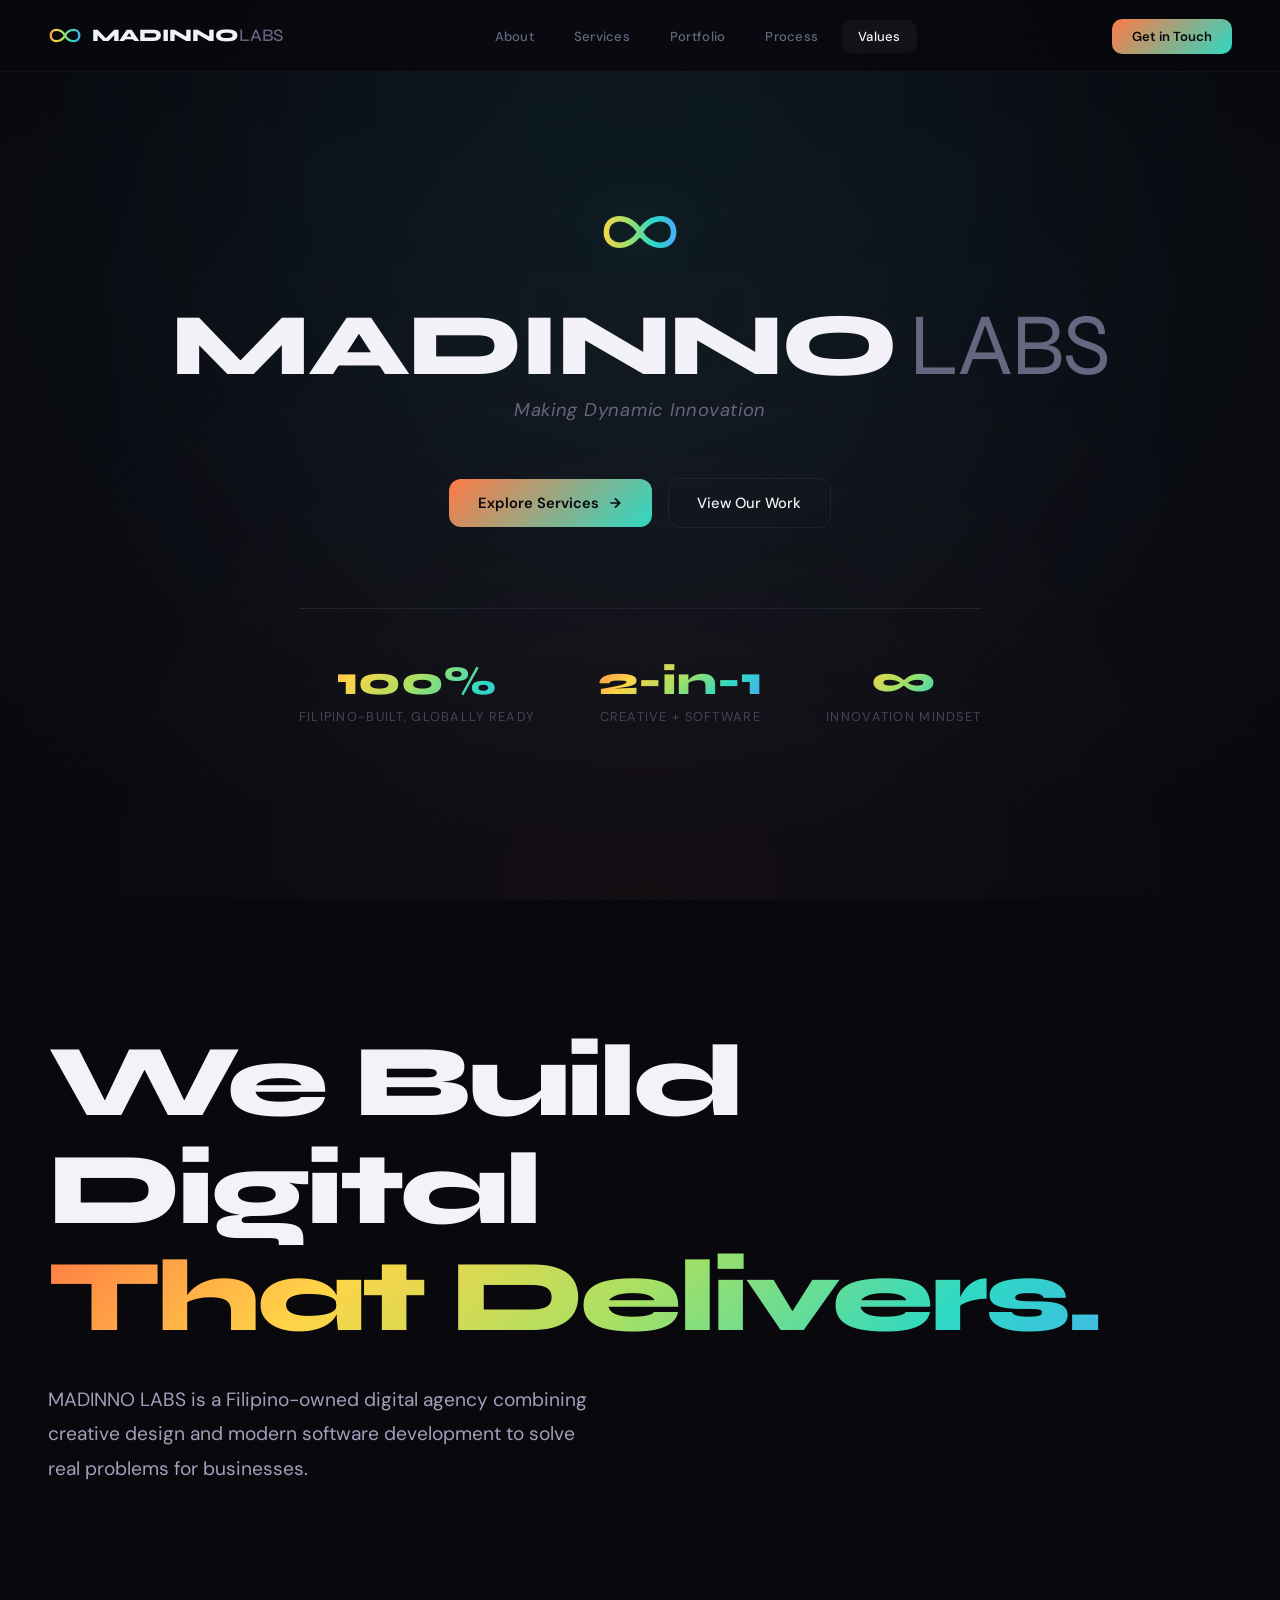
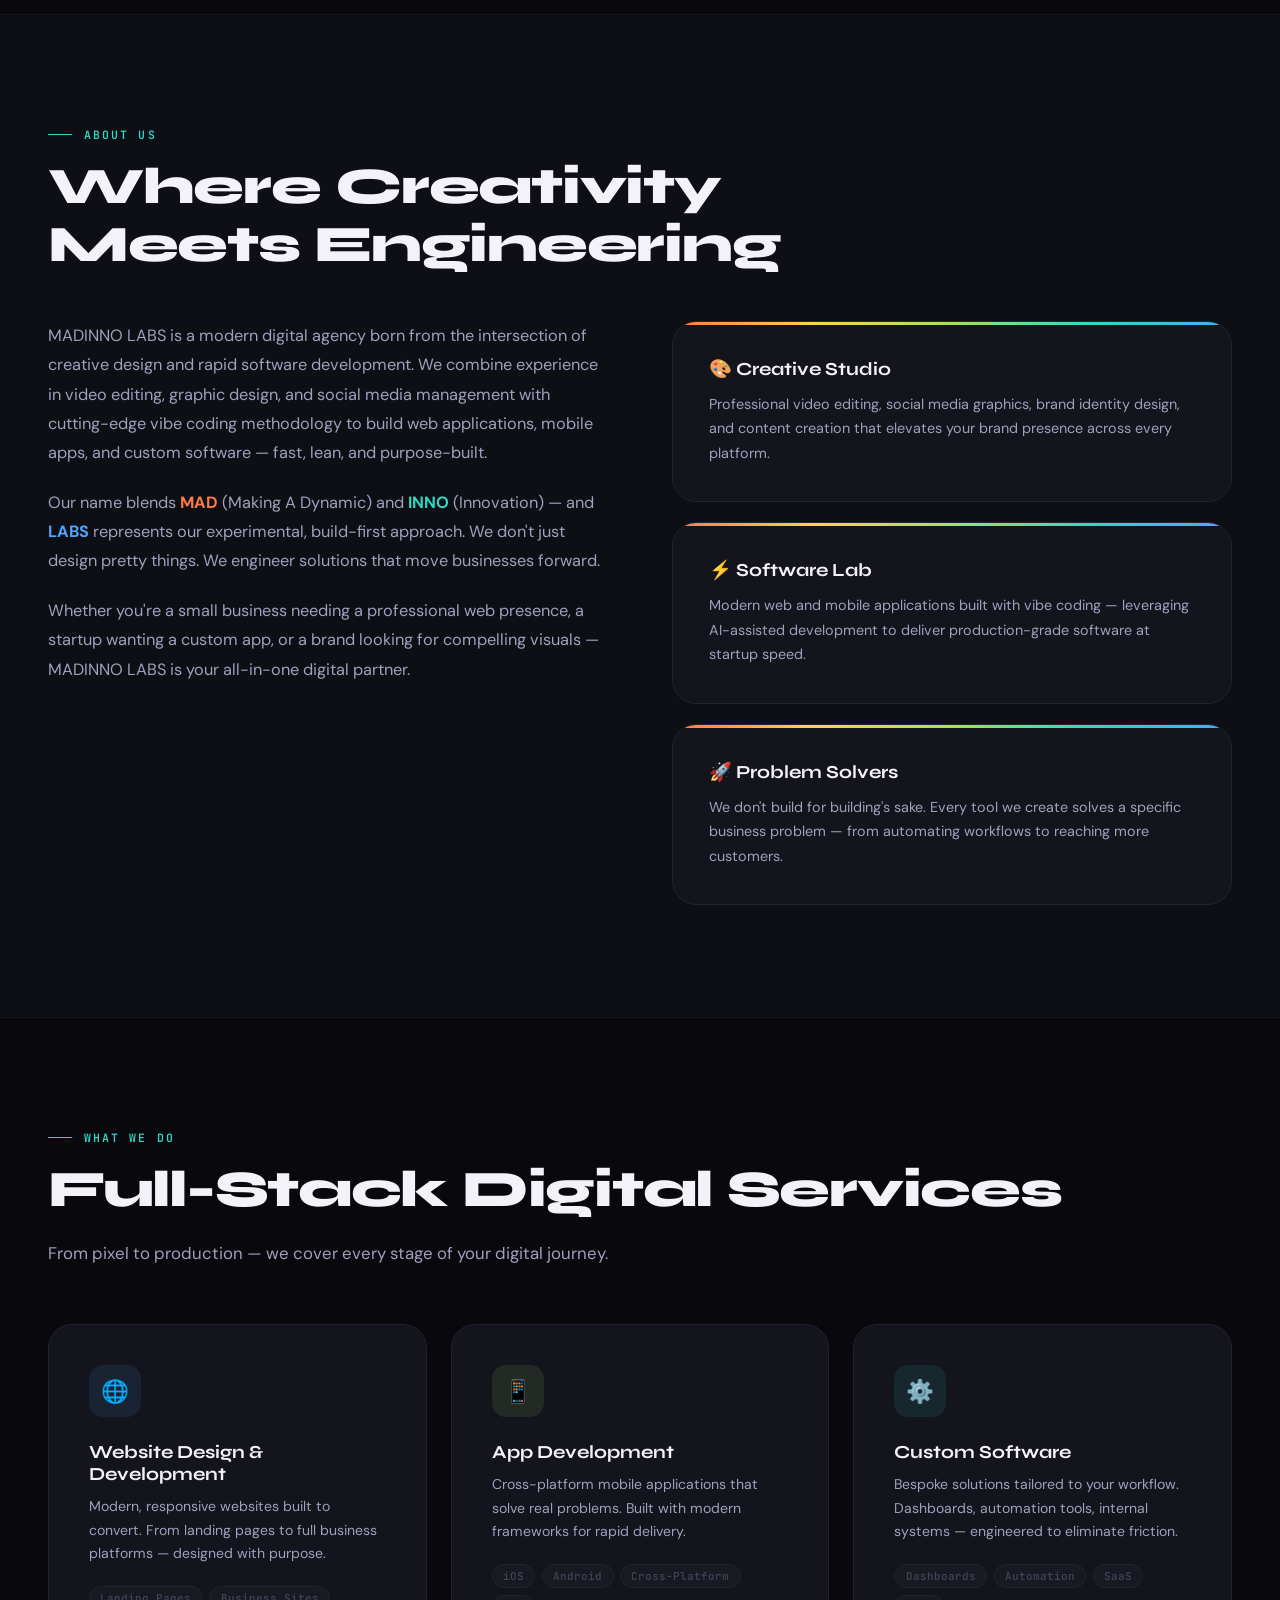
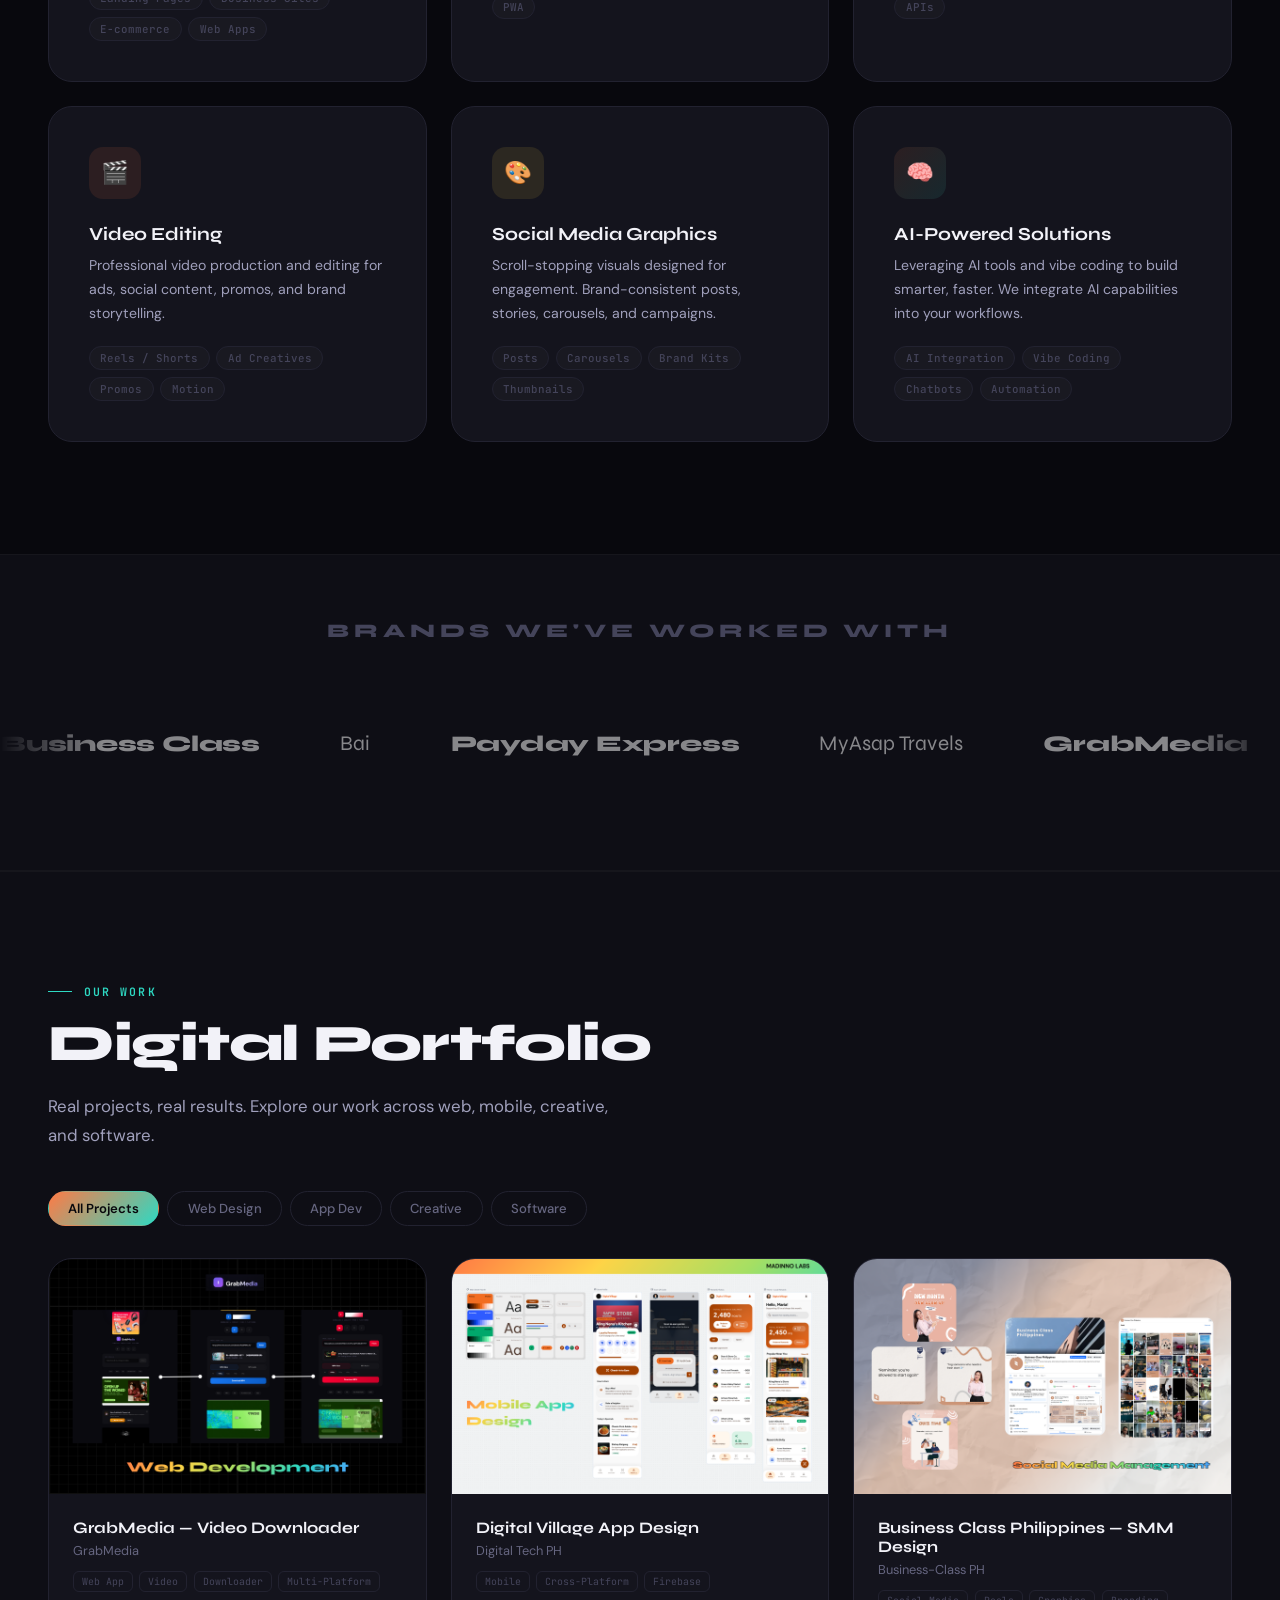
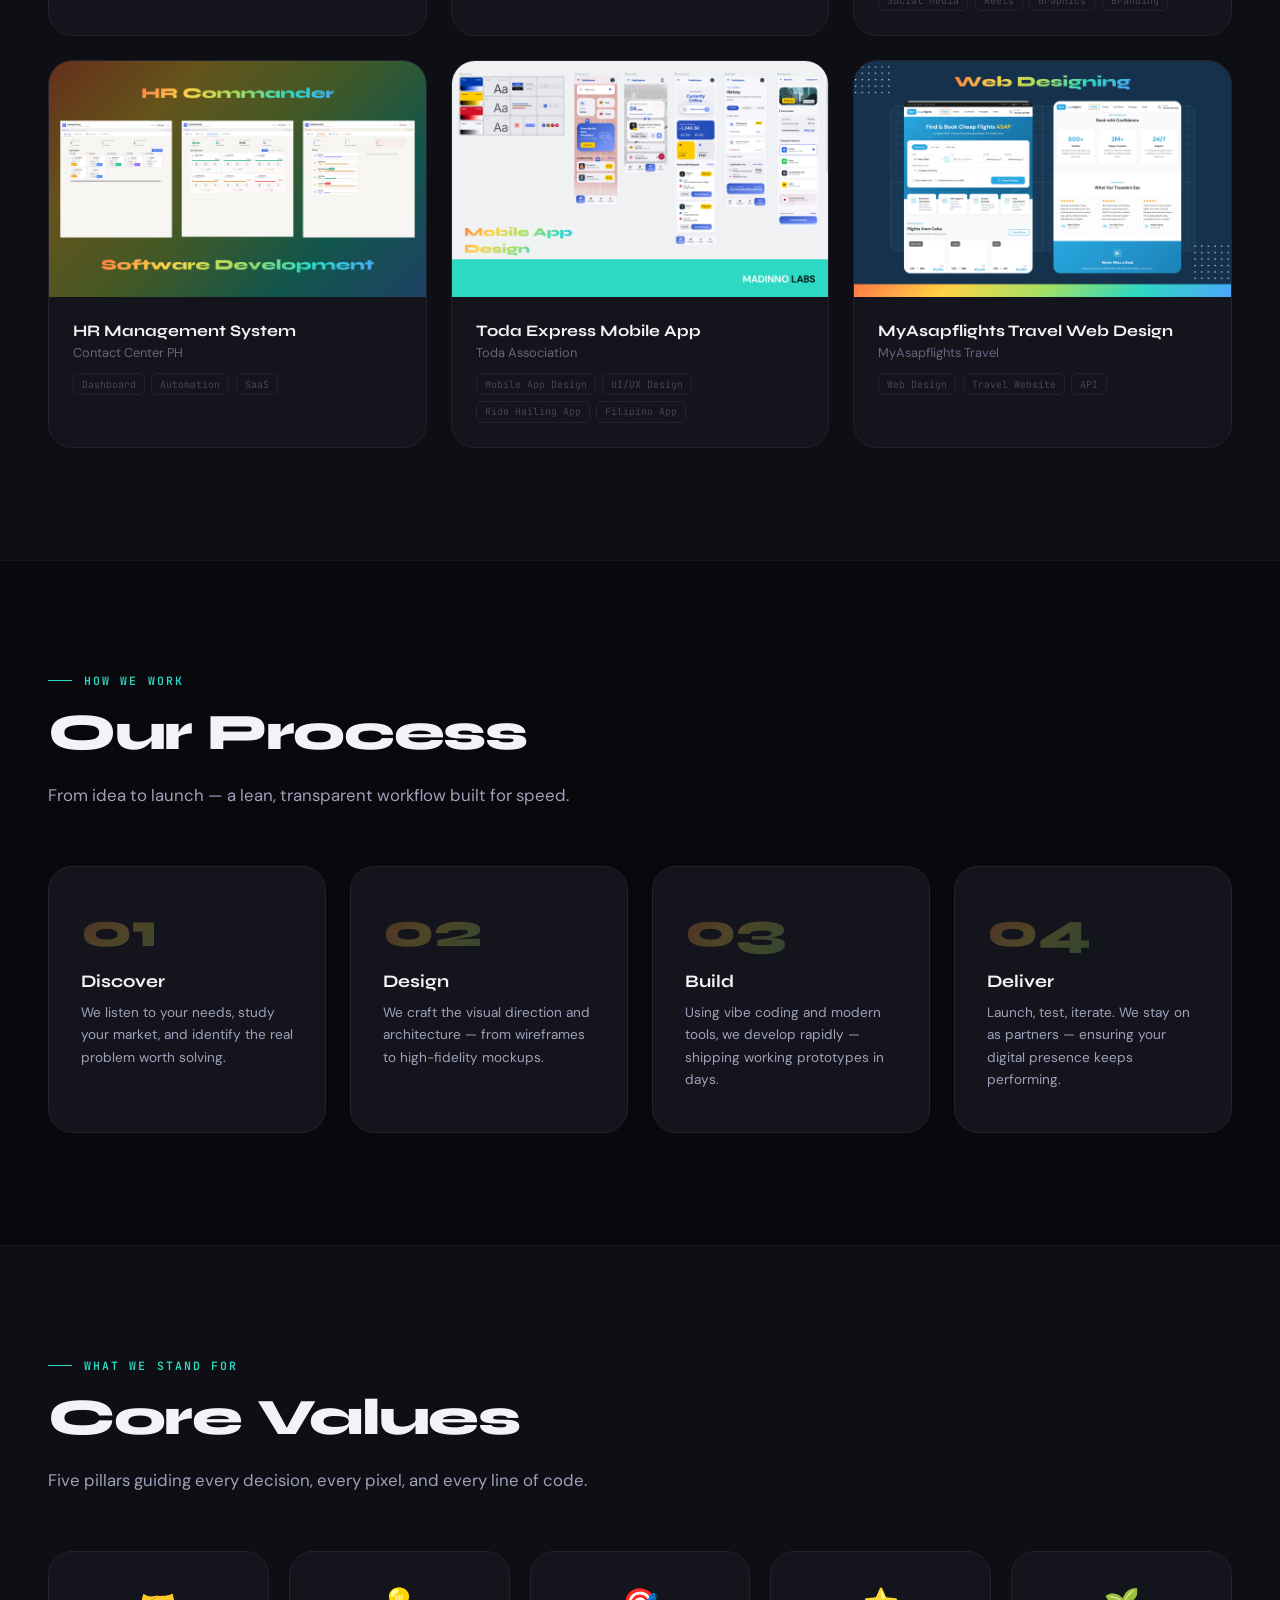
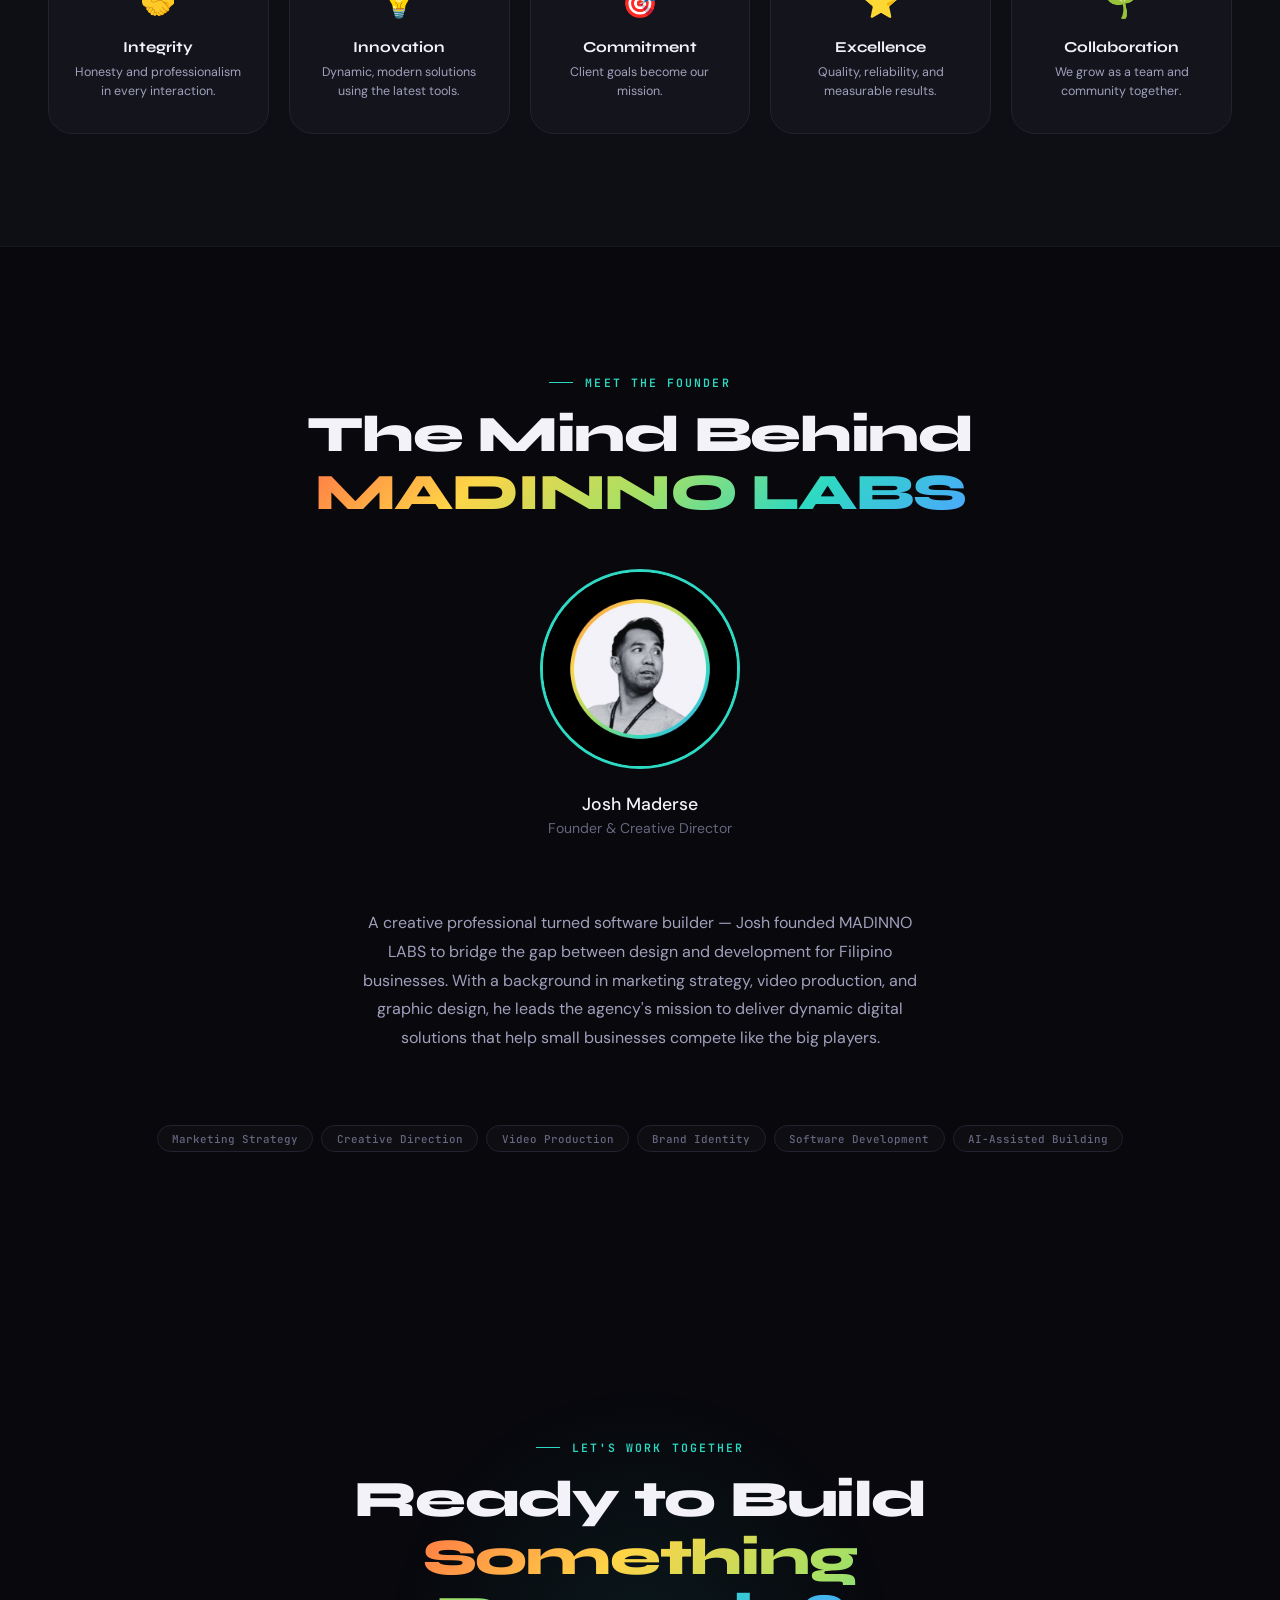
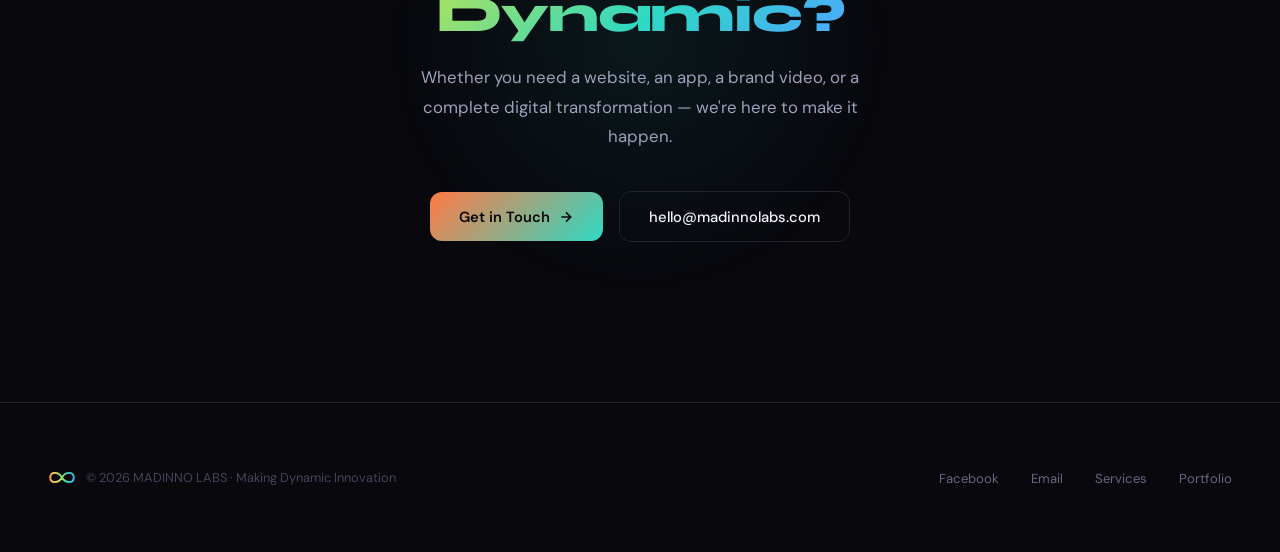
==== commit 8b3d592a: "Add Google Analytics tracking" ====
--- a/madinno-labs/index.html
+++ b/madinno-labs/index.html
@@ -31,6 +31,15 @@
 
 <!-- Stylesheet -->
 <link rel="stylesheet" href="css/style.css">
+
+<!-- Google tag (gtag.js) -->
+<script async src="https://www.googletagmanager.com/gtag/js?id=G-2X5HQ3Y7FR"></script>
+<script>
+  window.dataLayer = window.dataLayer || [];
+  function gtag(){dataLayer.push(arguments);}
+  gtag('js', new Date());
+  gtag('config', 'G-2X5HQ3Y7FR');
+</script>
 </head>
 <body>
 
--- a/madinno-labs/css/style.css
+++ b/madinno-labs/css/style.css
@@ -148,6 +148,18 @@
   color:var(--dark);font-family:'DM Sans',sans-serif;
   font-weight:600;font-size:0.92rem;border:none;
   border-radius:12px;cursor:pointer;transition:all 0.3s;
+  position:relative;
+}
+.btn-primary::after{
+  content:'';position:absolute;inset:0;border-radius:12px;
+  box-shadow:0 0 0 0 rgba(46,217,195,0.5);
+  animation:btnPulse 2s ease-out infinite;
+  pointer-events:none;
+}
+@keyframes btnPulse{
+  0%{box-shadow:0 0 0 0 rgba(46,217,195,0.7)}
+  70%{box-shadow:0 0 0 24px rgba(46,217,195,0)}
+  100%{box-shadow:0 0 0 0 rgba(46,217,195,0)}
 }
 .btn-primary:hover{transform:translateY(-2px);box-shadow:0 10px 30px rgba(46,217,195,0.3)}
 .btn-secondary{
@@ -423,7 +435,12 @@
   width:100%;height:100%;border-radius:50%;
   object-fit:cover;object-position:center top;
   display:block;
-  border:3px solid var(--dark-5);
+  border:3px solid var(--teal);
+  animation:photoPulse 2.5s ease-in-out infinite;
+}
+@keyframes photoPulse{
+  0%,100%{box-shadow:0 0 0 0 rgba(46,217,195,0.6),0 0 20px rgba(46,217,195,0.2)}
+  50%{box-shadow:0 0 0 22px rgba(46,217,195,0),0 0 40px rgba(46,217,195,0.4)}
 }
 .founder-name{
   font-family:'DM Sans',sans-serif;font-size:1.1rem;
@@ -531,6 +548,7 @@
   .nav-hamburger{display:flex}
   section,.hero{padding:5rem 1.5rem}
   .hero{padding-top:7rem}
+  .hero-wordmark{font-size:clamp(1.2rem,6.5vw,2.8rem);word-break:break-word}
   .hero-stats{flex-direction:column;gap:1.5rem}
   .about-grid{grid-template-columns:1fr;gap:2.5rem}
   .services-grid,.portfolio-grid,.process-grid{grid-template-columns:1fr}
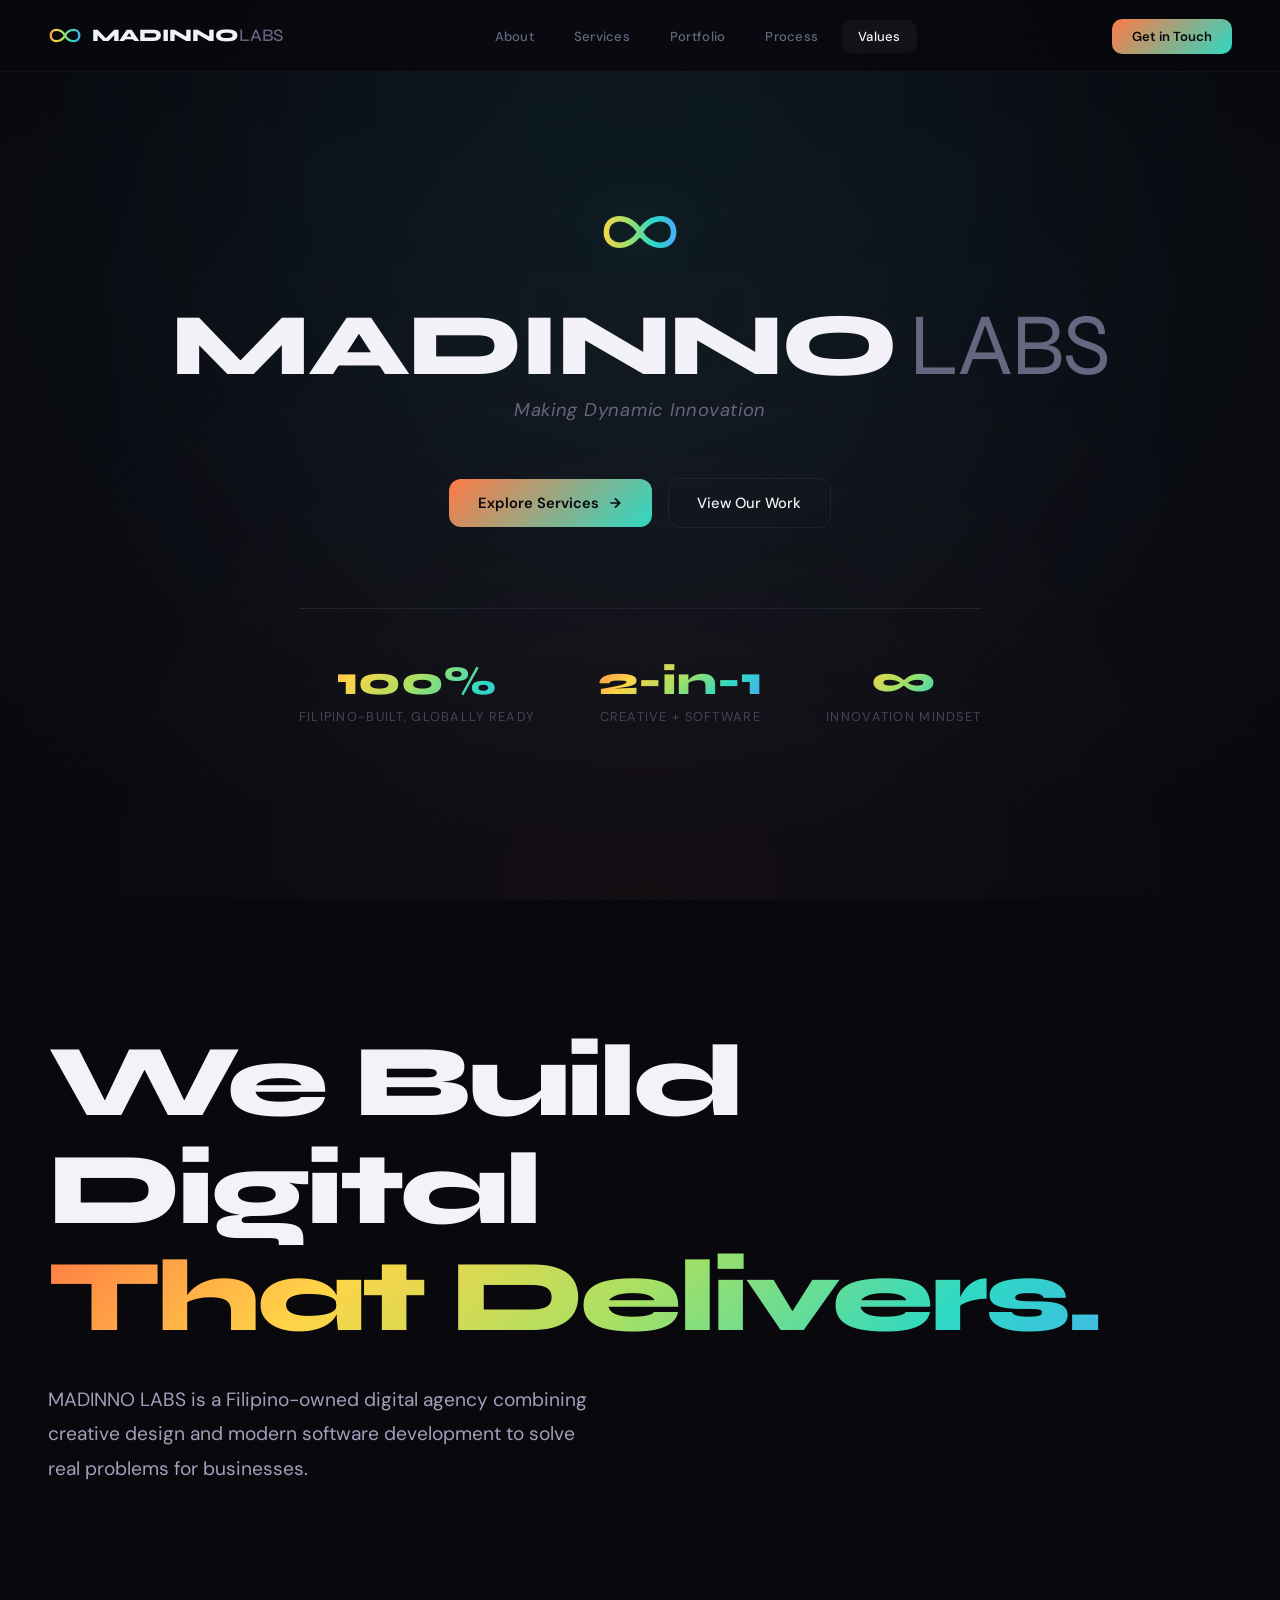
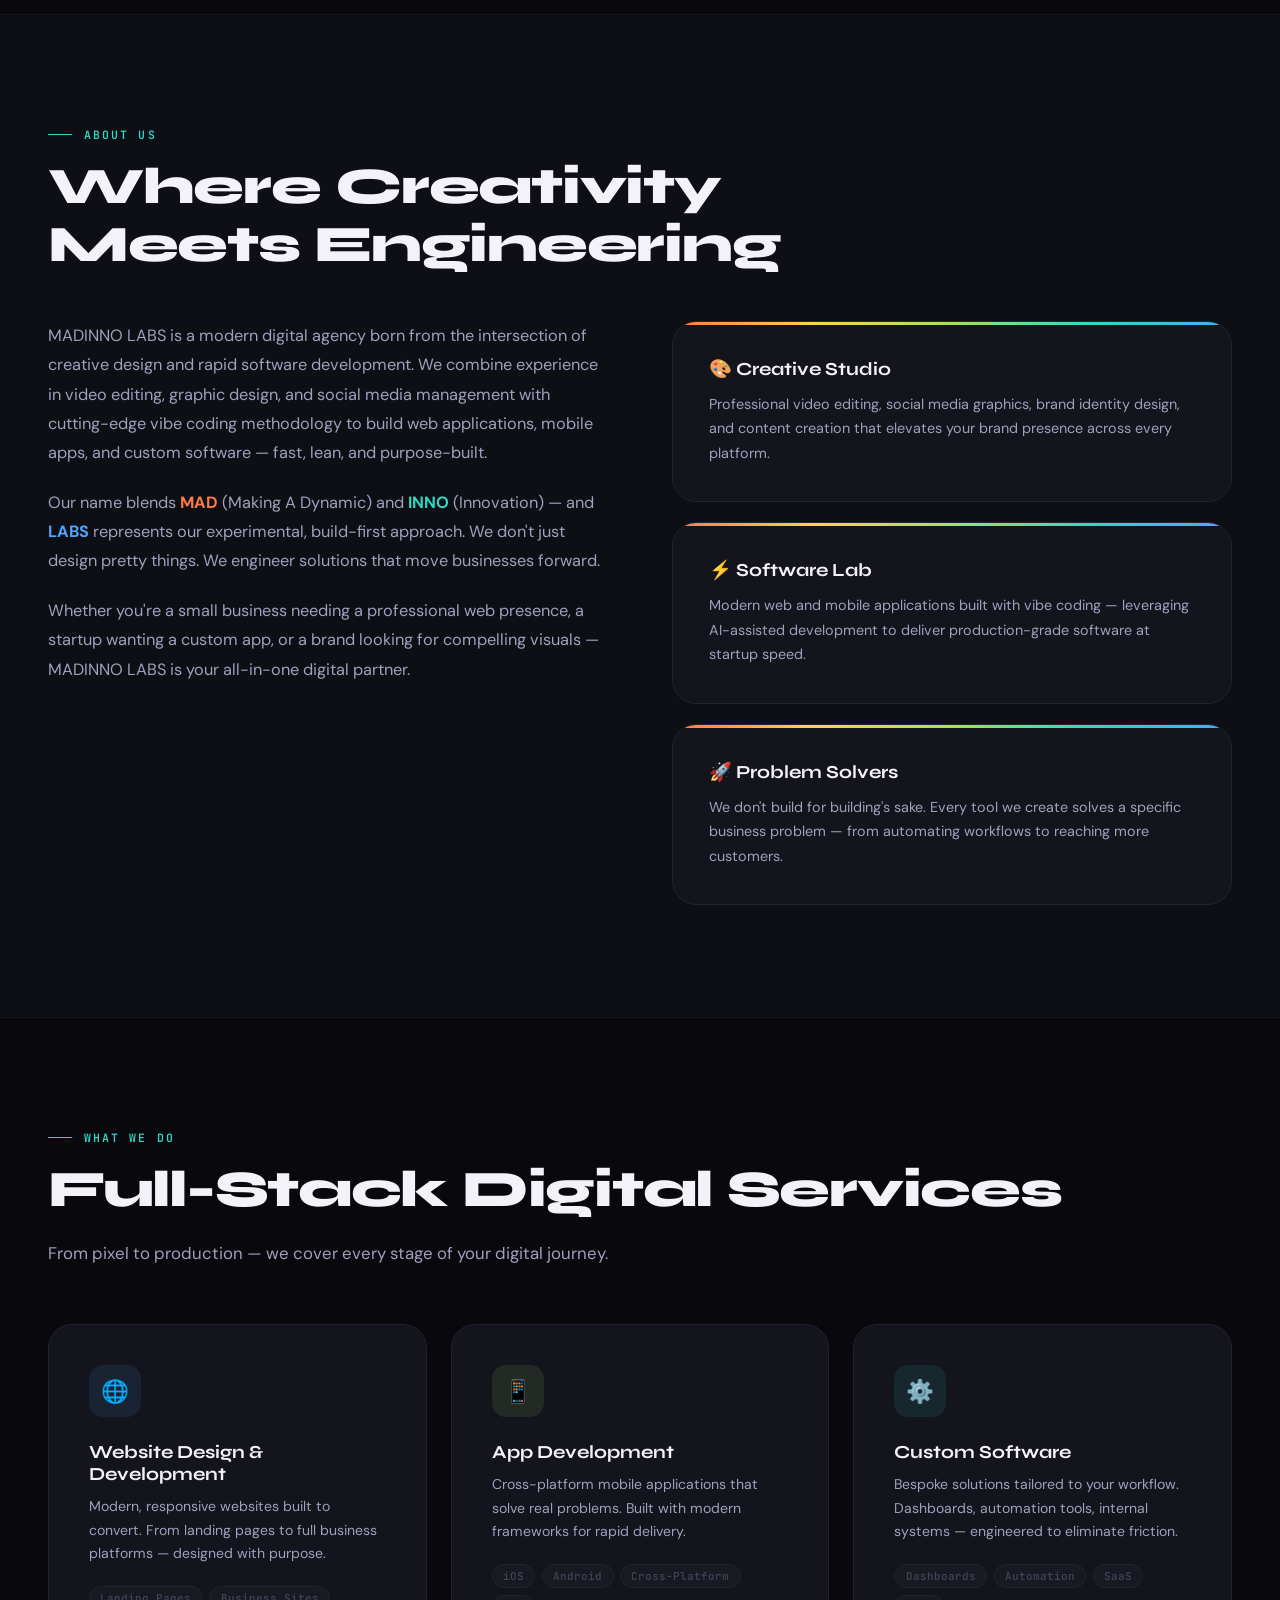
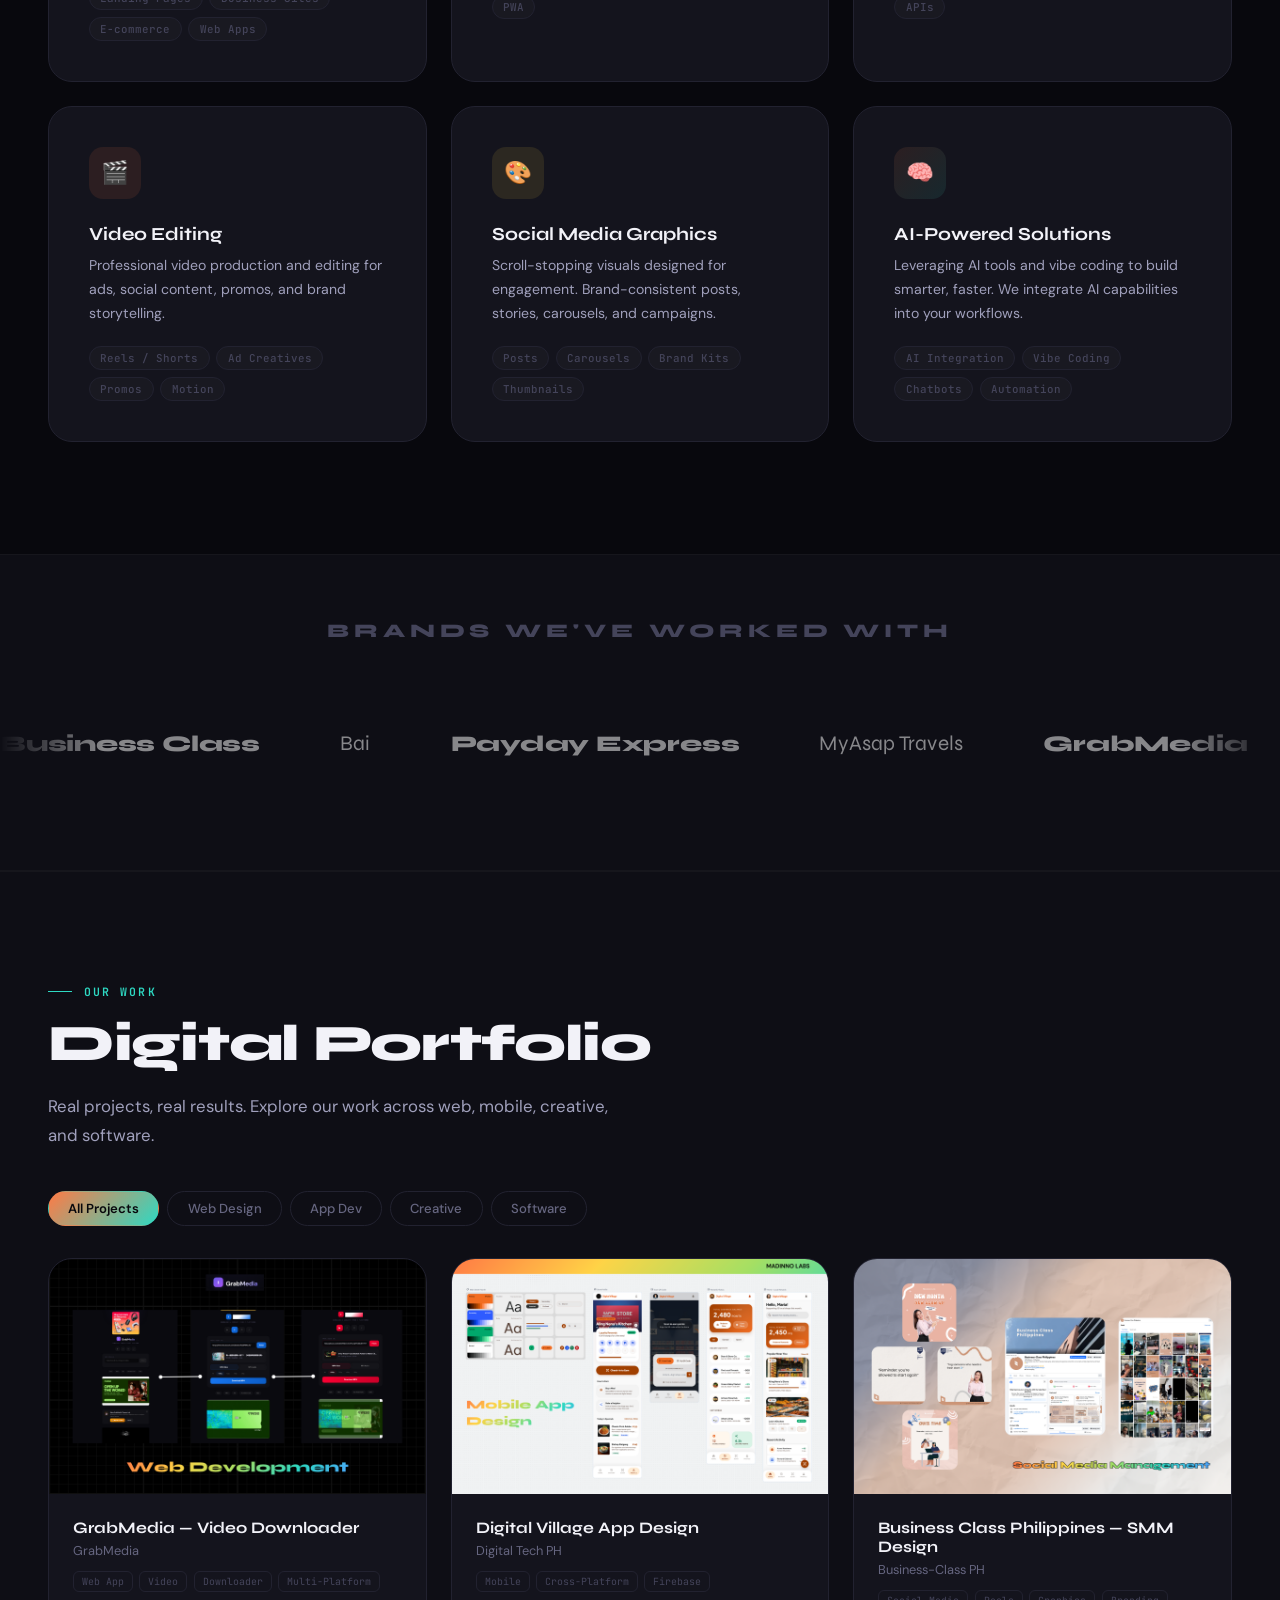
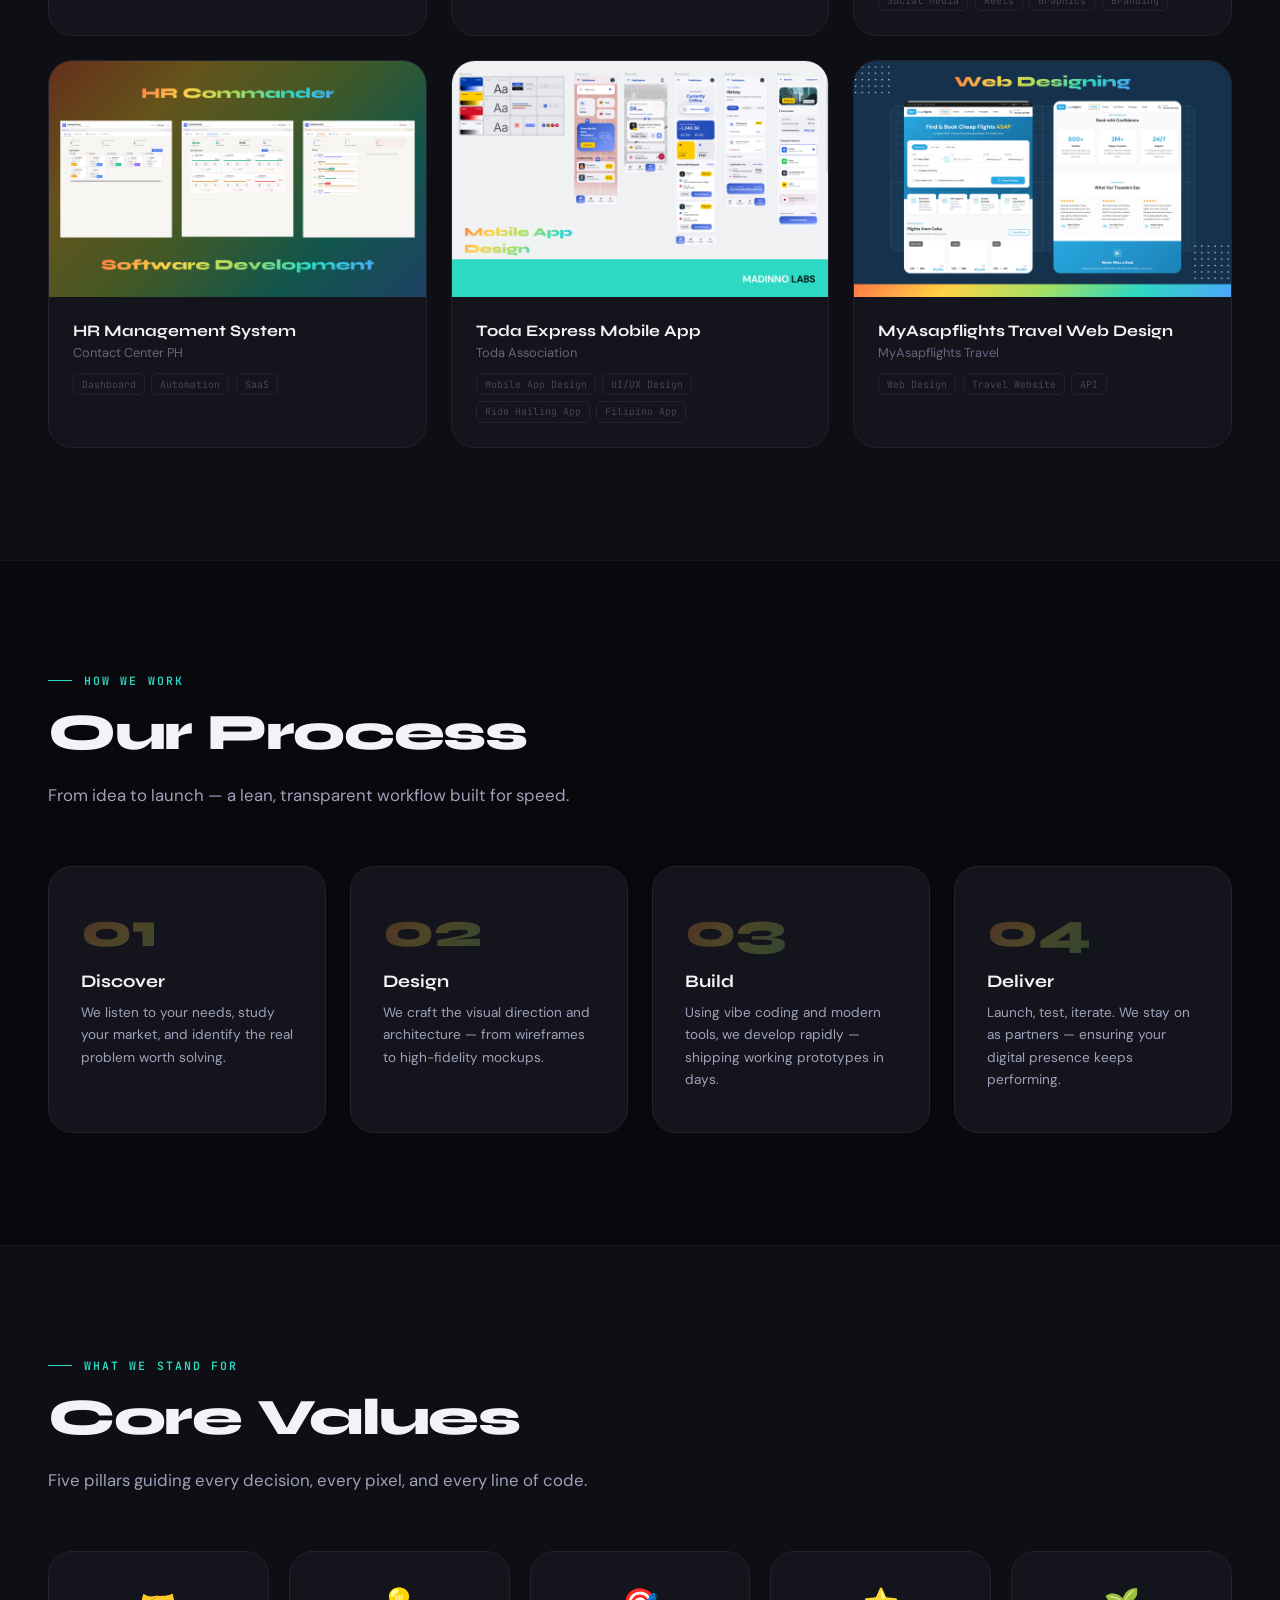
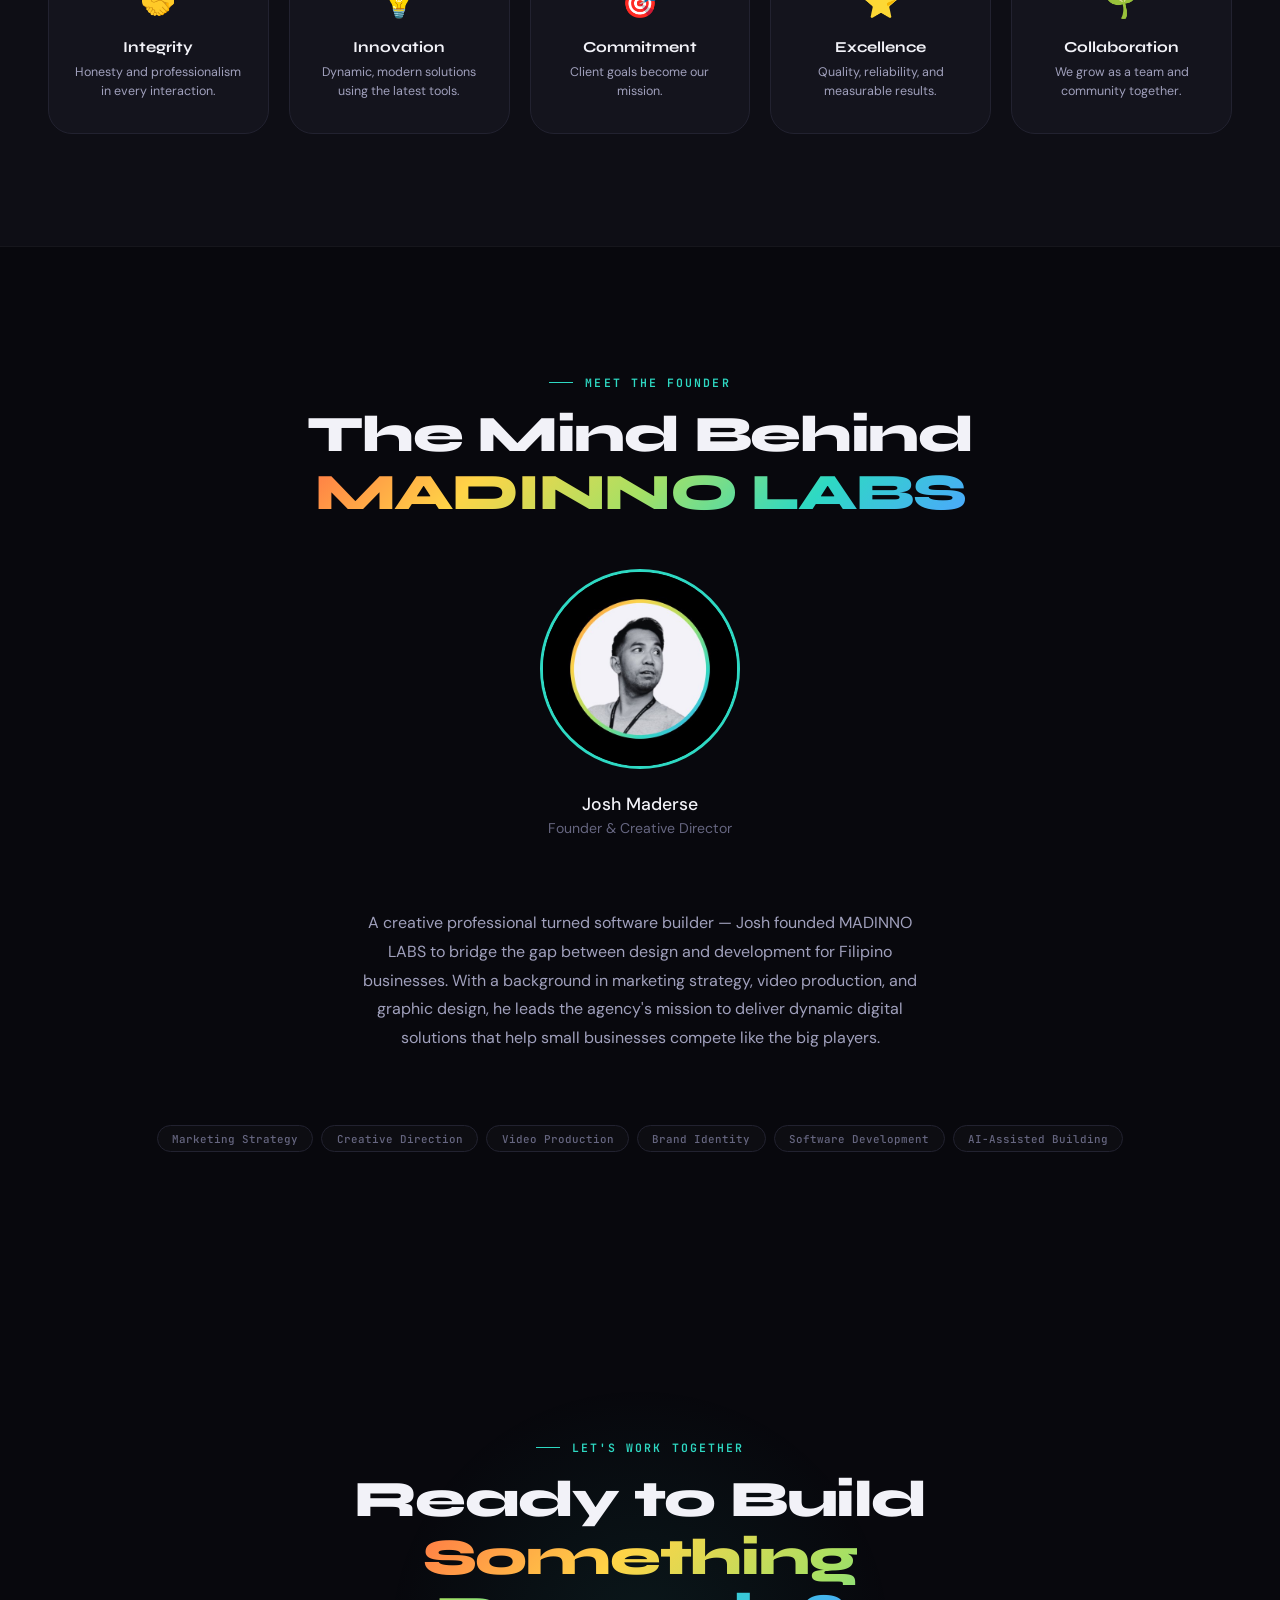
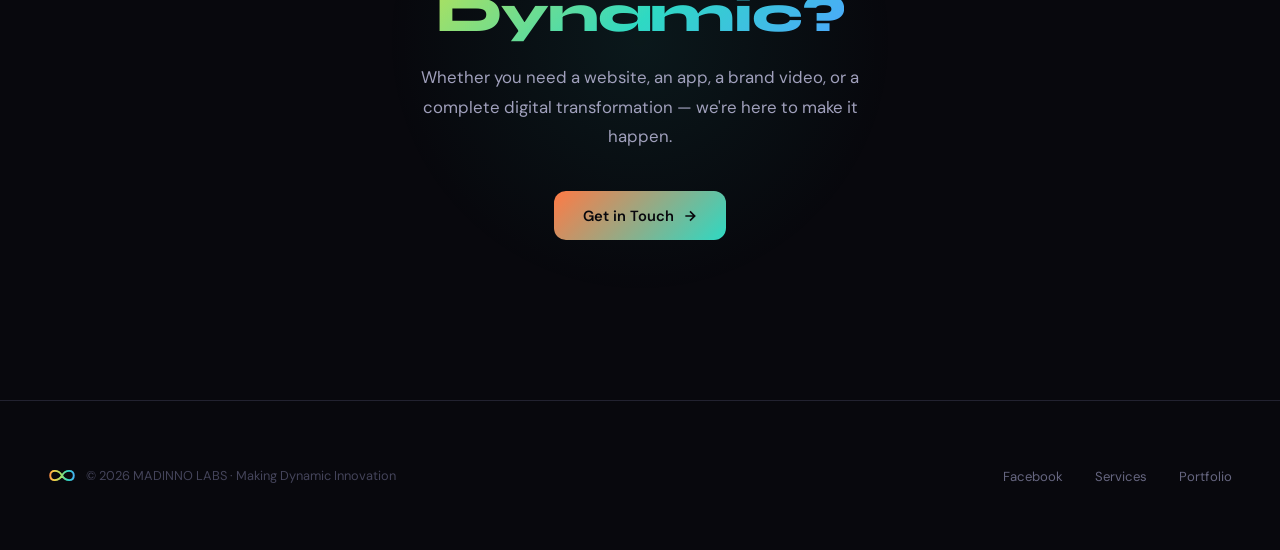
==== commit 804d7e0f: "Remove email address, keep Get in Touch button" ====
--- a/madinno-labs/index.html
+++ b/madinno-labs/index.html
@@ -334,7 +334,6 @@
       Get in Touch
       <svg width="16" height="16" fill="none" stroke="currentColor" stroke-width="2.5" viewBox="0 0 24 24"><path d="M5 12h14M12 5l7 7-7 7"/></svg>
     </a>
-    <a href="mailto:hello@madinnolabs.com" class="btn-secondary">hello@madinnolabs.com</a>
   </div>
 </section>
 
@@ -346,7 +345,6 @@
   </div>
   <ul class="footer-links">
     <li><a href="https://www.facebook.com/madinnolabs/" target="_blank" rel="noopener">Facebook</a></li>
-    <li><a href="mailto:hello@madinnolabs.com">Email</a></li>
     <li><a href="#services">Services</a></li>
     <li><a href="#portfolio">Portfolio</a></li>
   </ul>
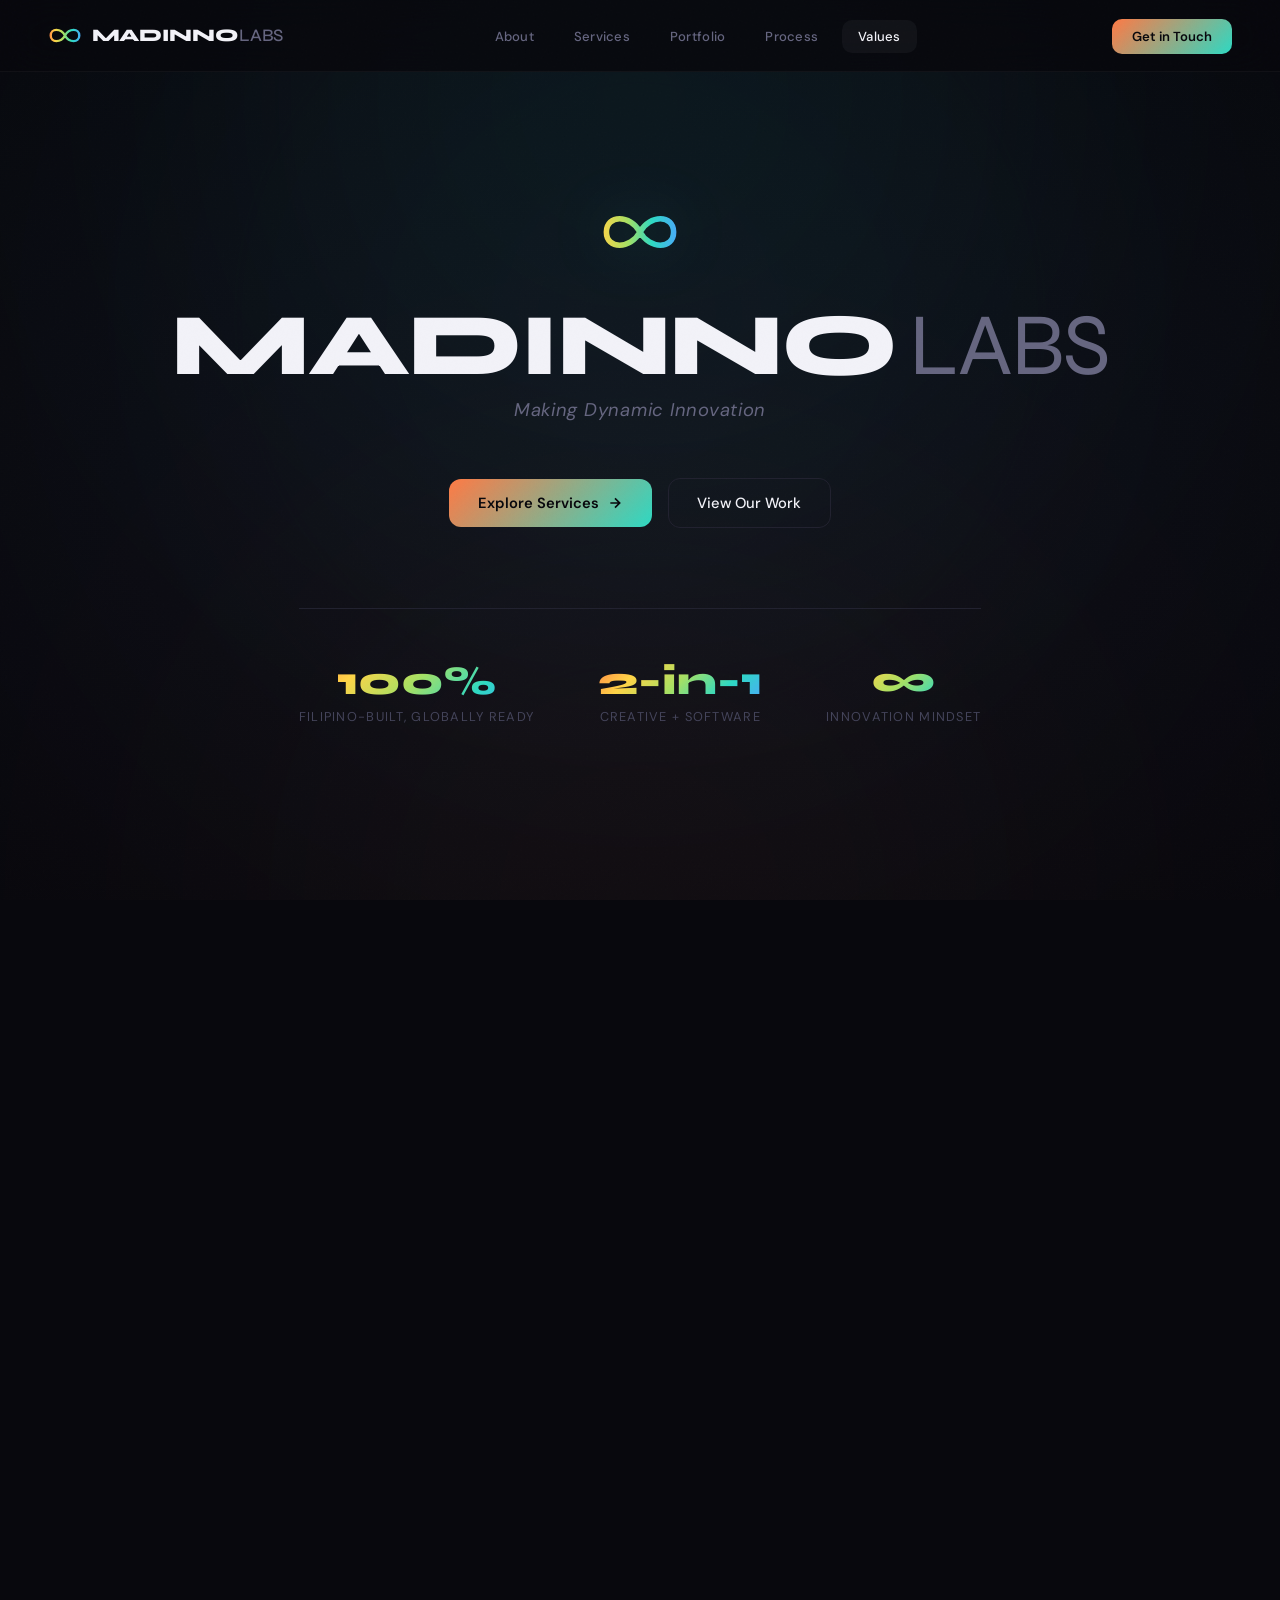
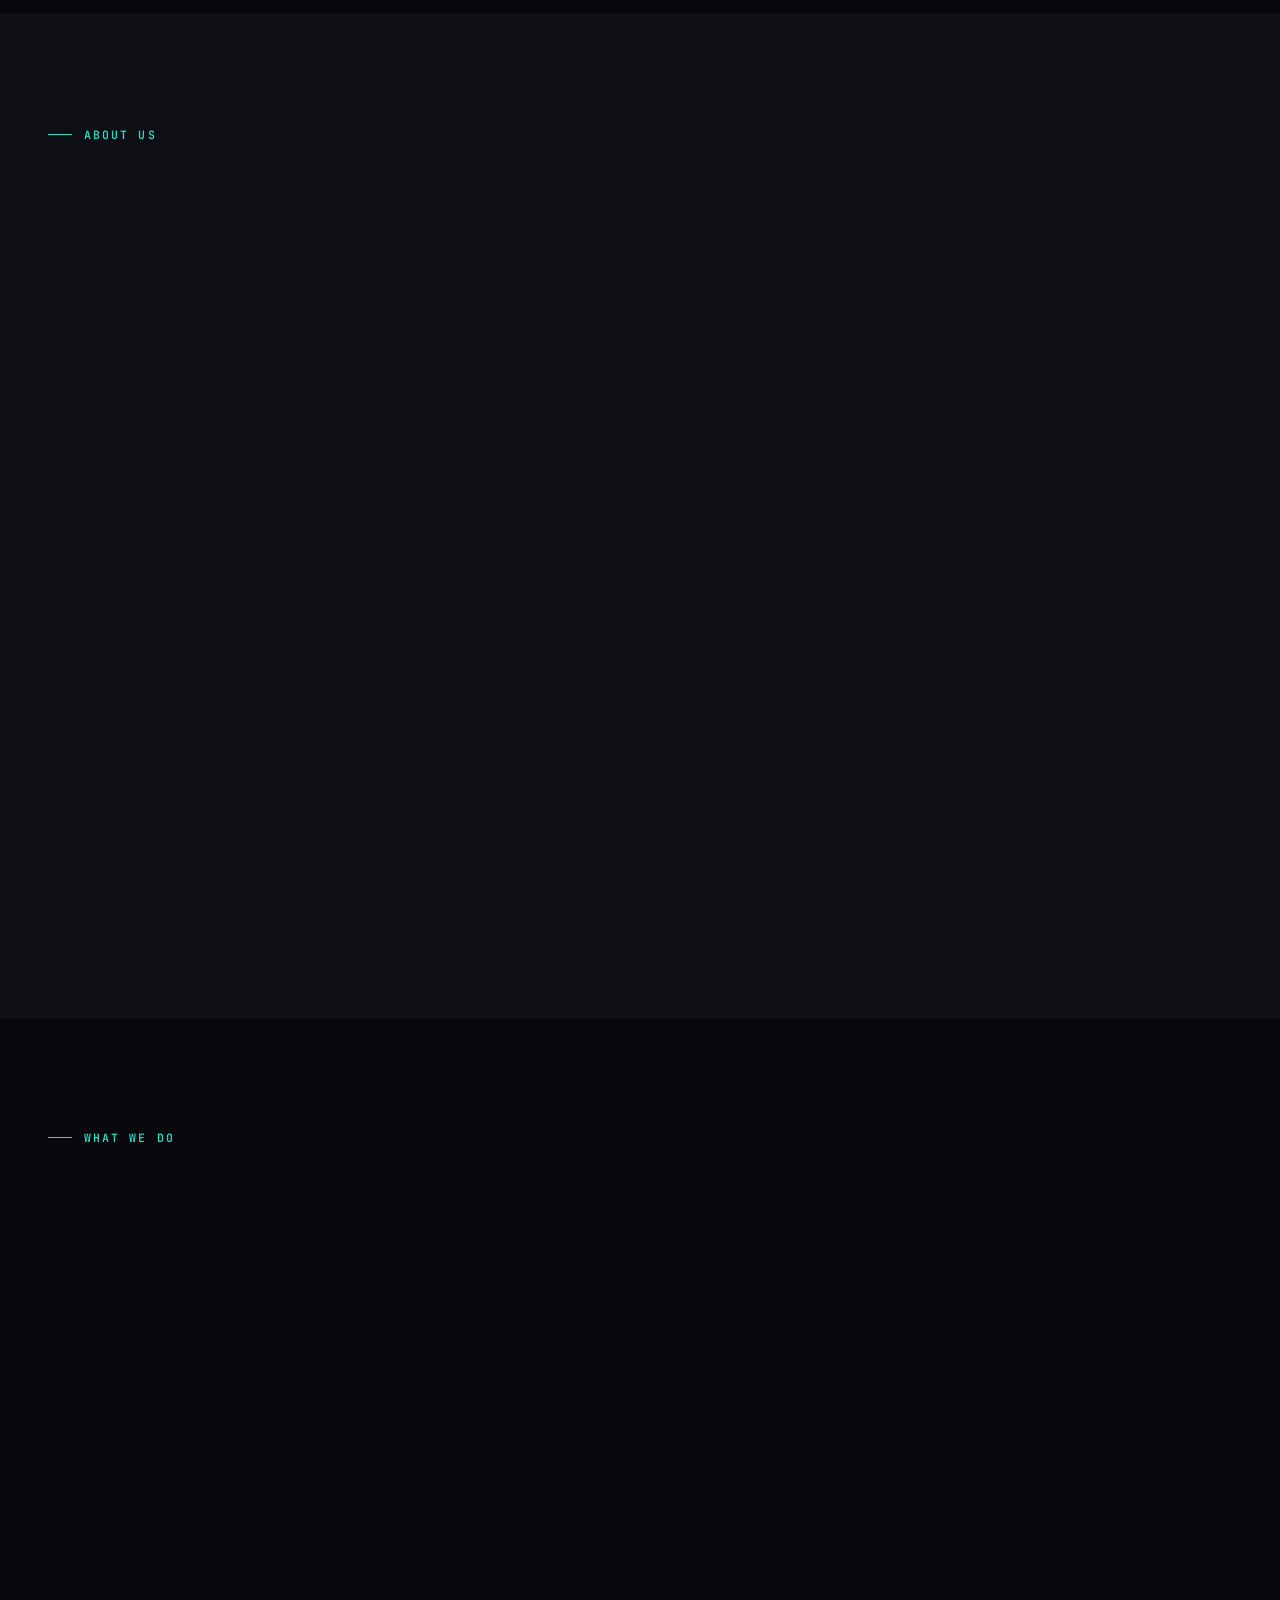
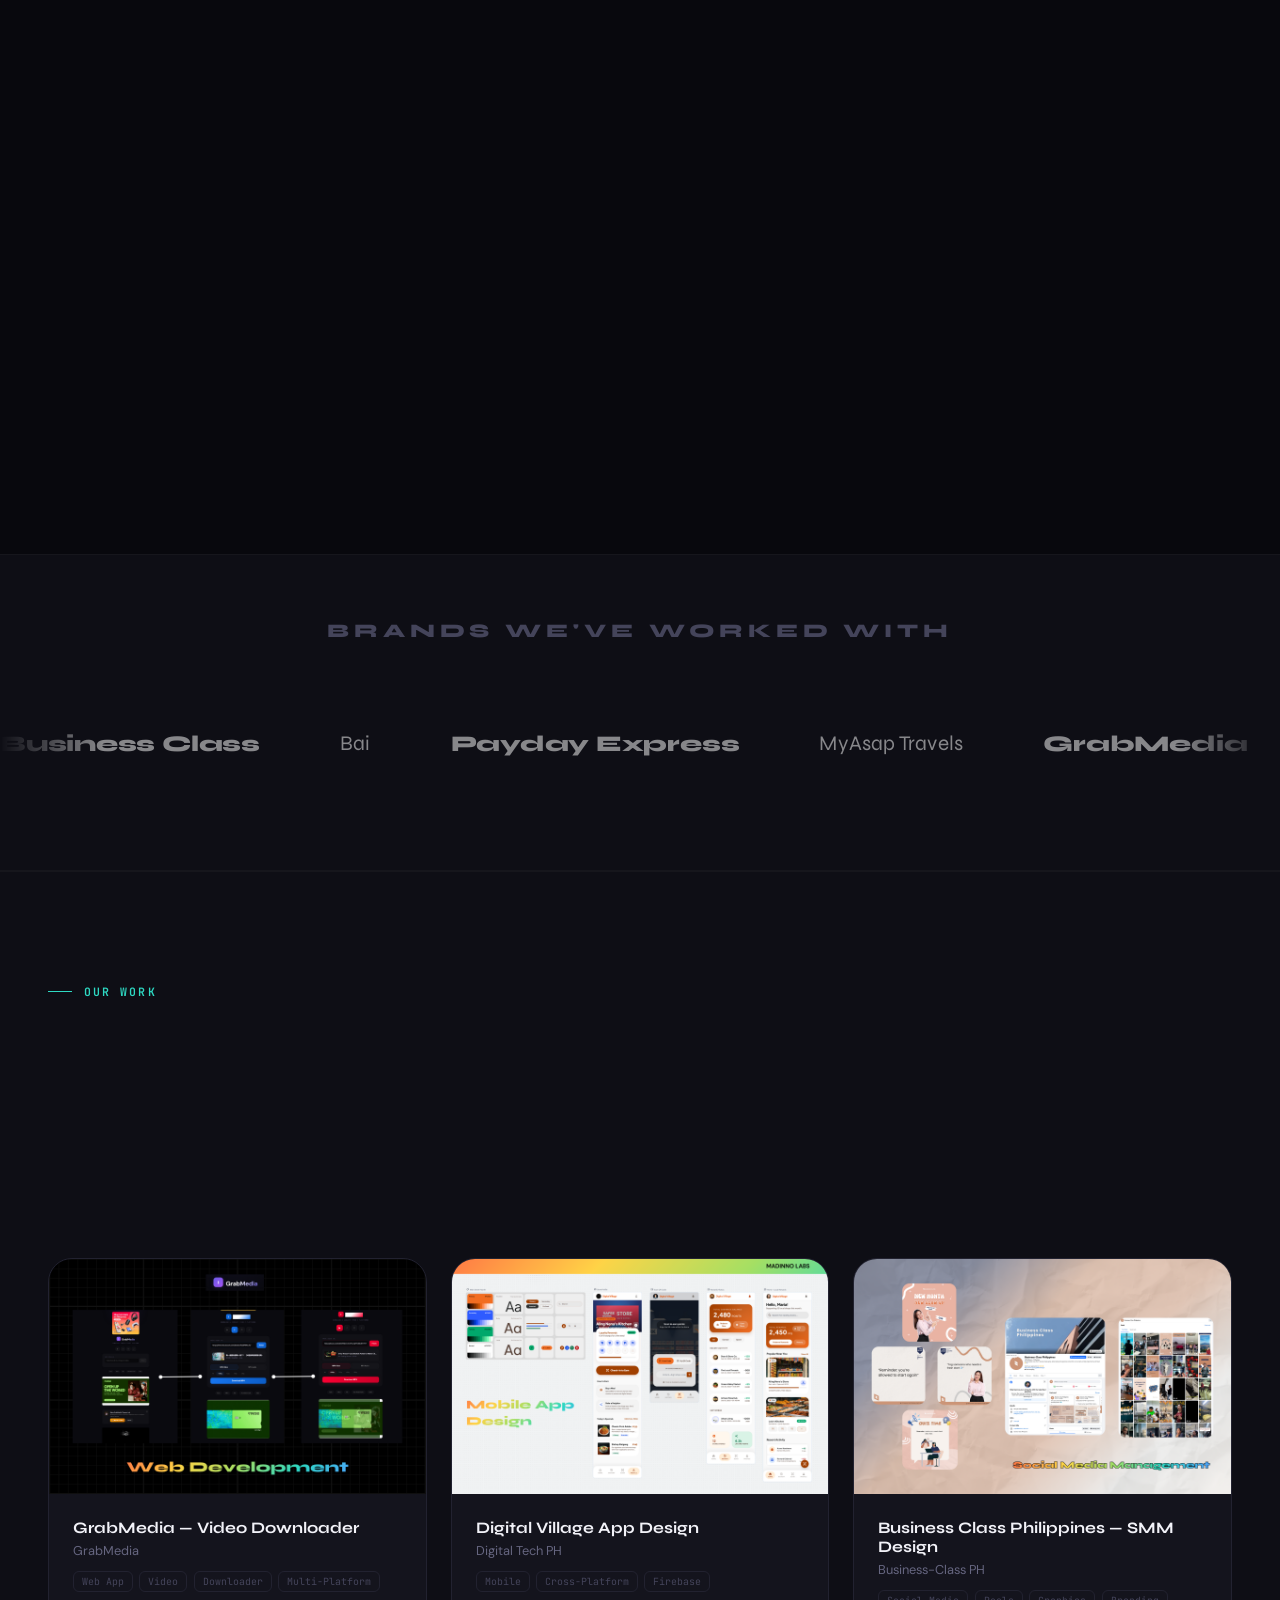
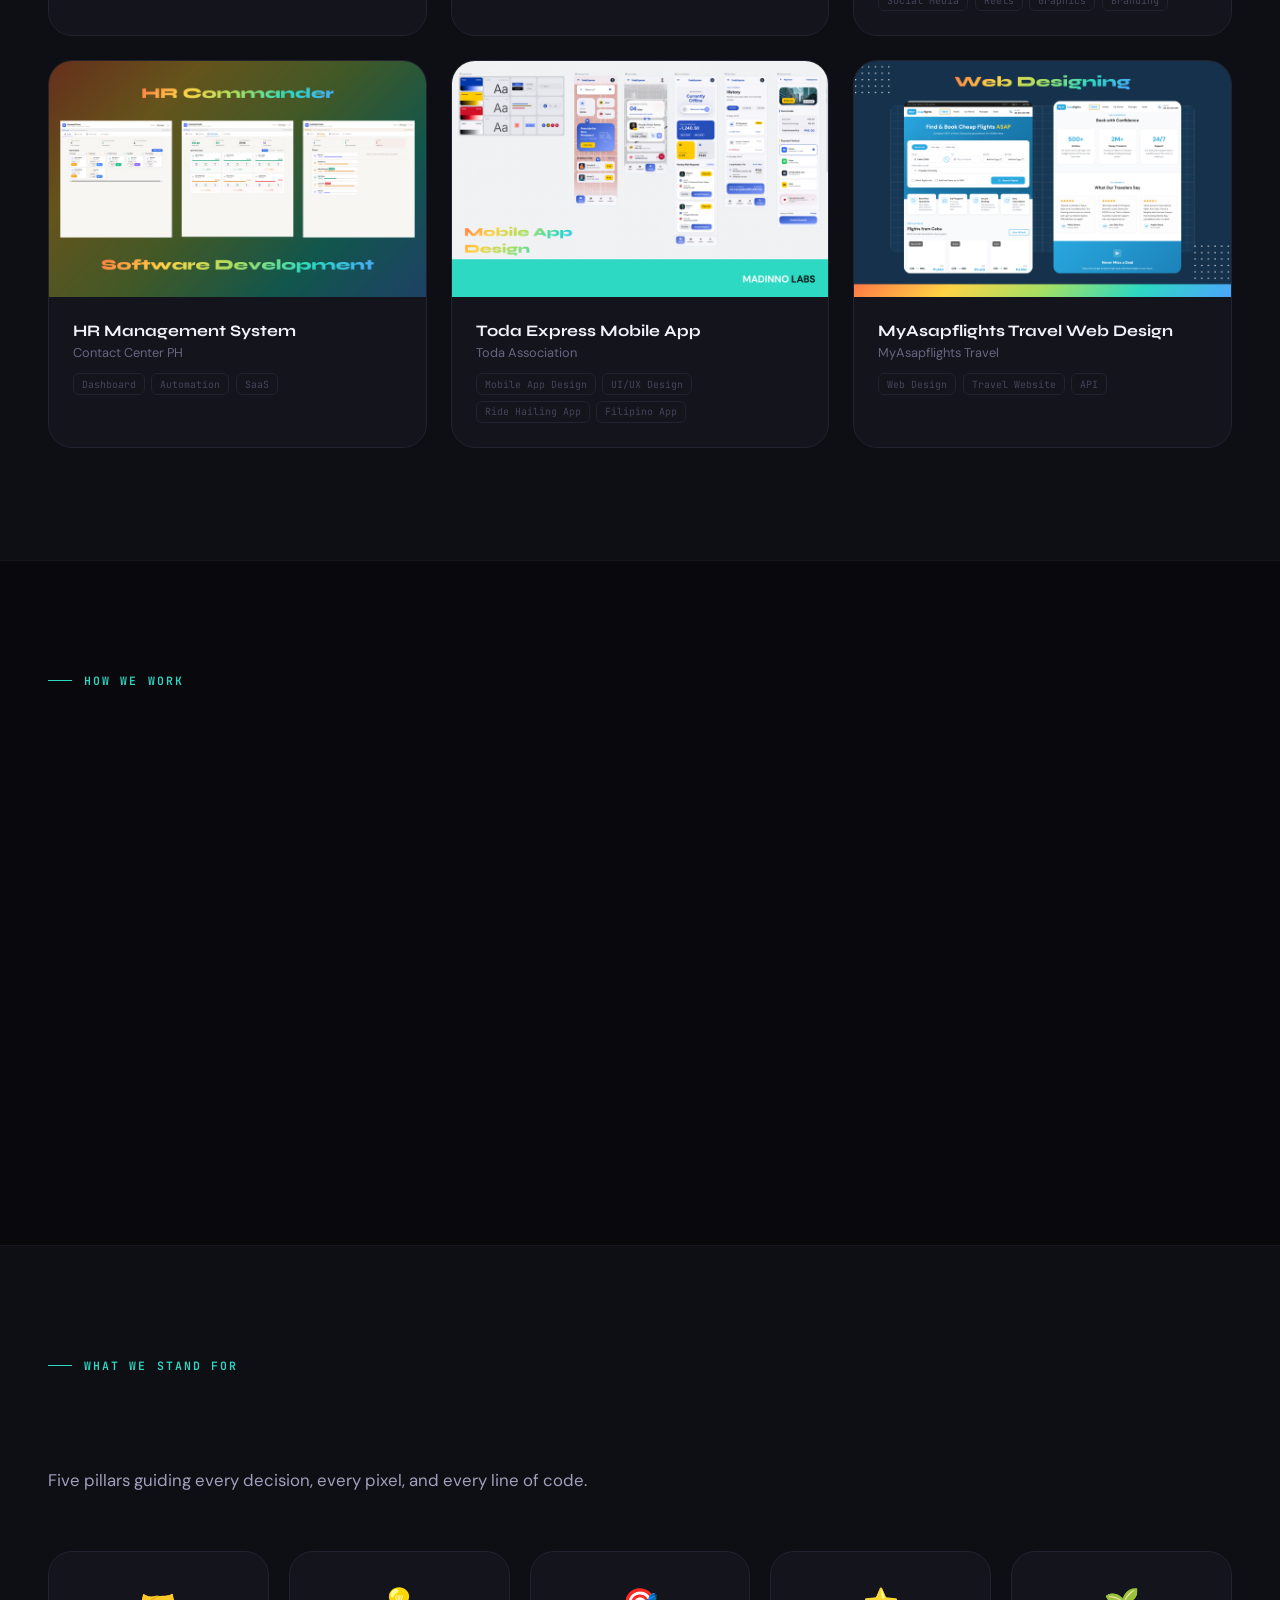
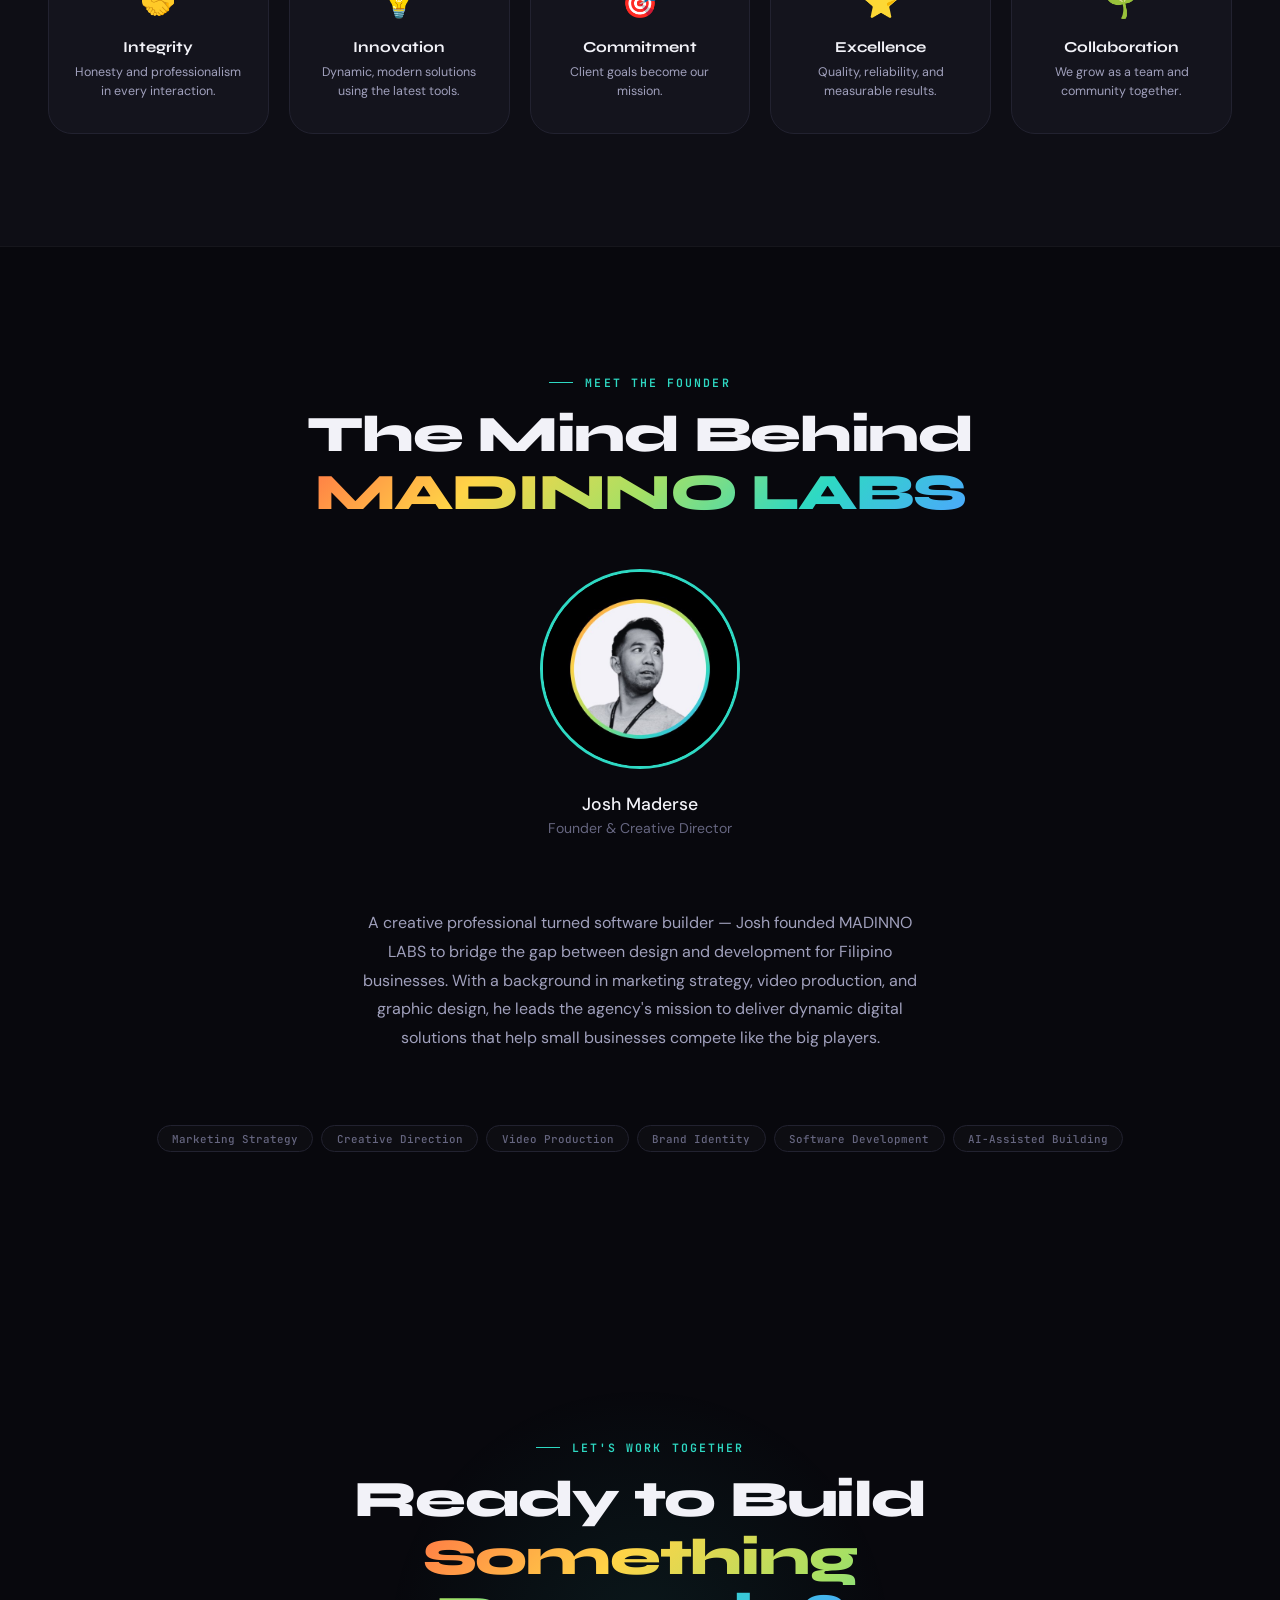
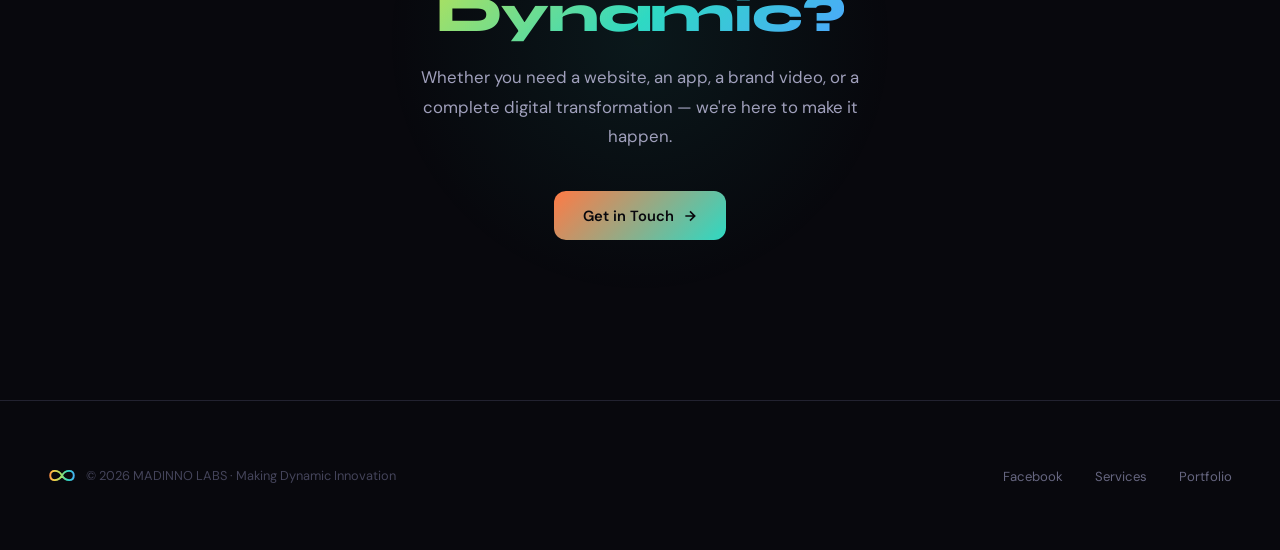
==== commit 6e87bbfa: "Add Web3Forms contact popup form" ====
--- a/madinno-labs/index.html
+++ b/madinno-labs/index.html
@@ -330,10 +330,10 @@
   <h2 class="section-title reveal">Ready to Build<br><span class="gradient-text">Something Dynamic?</span></h2>
   <p class="section-desc reveal">Whether you need a website, an app, a brand video, or a complete digital transformation — we're here to make it happen.</p>
   <div class="hero-cta-row reveal" style="justify-content:center">
-    <a href="https://www.facebook.com/madinnolabs/" class="btn-primary" target="_blank" rel="noopener">
+    <button class="btn-primary" onclick="openContactForm()">
       Get in Touch
       <svg width="16" height="16" fill="none" stroke="currentColor" stroke-width="2.5" viewBox="0 0 24 24"><path d="M5 12h14M12 5l7 7-7 7"/></svg>
-    </a>
+    </button>
   </div>
 </section>
 
@@ -351,6 +351,63 @@
 </footer>
 
 <!-- ===== MODAL ===== -->
+<!-- ===== CONTACT FORM MODAL ===== -->
+<div class="contact-overlay" id="contactOverlay" onclick="closeContactForm(event)">
+  <div class="contact-modal" onclick="event.stopPropagation()">
+    <button class="contact-close" onclick="closeContactForm()">&times;</button>
+    <div class="contact-header">
+      <div class="section-label" style="justify-content:flex-start;margin-bottom:0.5rem">Let's Work Together</div>
+      <h3>Send Us a Message</h3>
+      <p>Fill in the details below and we'll get back to you shortly.</p>
+    </div>
+    <form id="contactForm" onsubmit="submitContactForm(event)">
+      <input type="hidden" name="access_key" value="dc8cdb0e-8191-4408-a64f-dce6047e0eae">
+      <input type="hidden" name="subject" value="New Inquiry — MADINNO LABS">
+      <input type="hidden" name="from_name" value="MADINNO LABS Website">
+      <div class="contact-field">
+        <label>Client Name <span>*</span></label>
+        <input type="text" name="name" placeholder="Your full name" required>
+      </div>
+      <div class="contact-field">
+        <label>Company Name</label>
+        <input type="text" name="company" placeholder="Your company (optional)">
+      </div>
+      <div class="contact-field">
+        <label>Email Address <span>*</span></label>
+        <input type="email" name="email" placeholder="your@email.com" required>
+      </div>
+      <div class="contact-field">
+        <label>Service Interested In</label>
+        <select name="service">
+          <option value="" disabled selected>Select a service...</option>
+          <option>Website Design & Development</option>
+          <option>App Development</option>
+          <option>Custom Software</option>
+          <option>Video Editing</option>
+          <option>Social Media Graphics</option>
+          <option>AI-Powered Solutions</option>
+          <option>Full Package</option>
+        </select>
+      </div>
+      <div class="contact-field">
+        <label>Message <span>*</span></label>
+        <textarea name="message" placeholder="Tell us about your project..." rows="4" required></textarea>
+      </div>
+      <button type="submit" class="contact-submit" id="contactSubmitBtn">
+        Send Message
+        <svg width="16" height="16" fill="none" stroke="currentColor" stroke-width="2.5" viewBox="0 0 24 24"><path d="M5 12h14M12 5l7 7-7 7"/></svg>
+      </button>
+      <div class="contact-success" id="contactSuccess">
+        <svg width="24" height="24" fill="none" stroke="var(--lime)" stroke-width="2.5" viewBox="0 0 24 24"><path d="M20 6L9 17l-5-5"/></svg>
+        Message sent! We'll get back to you soon.
+      </div>
+      <div class="contact-error" id="contactError">
+        Something went wrong. Please try again.
+      </div>
+    </form>
+  </div>
+</div>
+
 <div class="modal-overlay" id="modalOverlay" onclick="closeModal(event)">
   <div class="modal" id="modalContent" onclick="event.stopPropagation()">
     <div class="modal-close" onclick="closeModal()">&times;</div>
--- a/madinno-labs/css/style.css
+++ b/madinno-labs/css/style.css
@@ -341,6 +341,75 @@
 .portfolio-item:hover .portfolio-overlay-btn{transform:translateY(0)}
 
 /* ===== PORTFOLIO MODAL ===== */
+/* ===== CONTACT FORM MODAL ===== */
+.contact-overlay{
+  position:fixed;inset:0;background:rgba(8,8,13,0.92);
+  z-index:1100;display:none;align-items:center;justify-content:center;
+  backdrop-filter:blur(20px);padding:2rem;
+}
+.contact-overlay.open{display:flex}
+.contact-modal{
+  background:var(--dark-2);border:1px solid var(--dark-5);
+  border-radius:var(--radius-lg);padding:2.5rem;
+  width:100%;max-width:520px;position:relative;
+  max-height:90vh;overflow-y:auto;
+}
+.contact-close{
+  position:absolute;top:1.25rem;right:1.25rem;
+  background:var(--dark-4);border:none;color:var(--text-2);
+  width:32px;height:32px;border-radius:50%;font-size:1.2rem;
+  cursor:pointer;display:flex;align-items:center;justify-content:center;
+  transition:all 0.2s;
+}
+.contact-close:hover{background:var(--dark-5);color:var(--text-1)}
+.contact-header{margin-bottom:2rem}
+.contact-header h3{
+  font-family:'Syne',sans-serif;font-size:1.5rem;font-weight:700;
+  color:var(--text-1);margin-bottom:0.4rem;
+}
+.contact-header p{font-size:0.88rem;color:var(--text-3)}
+.contact-field{margin-bottom:1.25rem}
+.contact-field label{
+  display:block;font-size:0.82rem;font-weight:600;
+  color:var(--text-2);margin-bottom:0.5rem;letter-spacing:0.02em;
+}
+.contact-field label span{color:var(--coral)}
+.contact-field input,
+.contact-field select,
+.contact-field textarea{
+  width:100%;background:var(--dark-3);border:1px solid var(--dark-5);
+  border-radius:10px;padding:0.75rem 1rem;color:var(--text-1);
+  font-family:'DM Sans',sans-serif;font-size:0.9rem;
+  transition:border-color 0.2s;outline:none;box-sizing:border-box;
+}
+.contact-field input:focus,
+.contact-field select:focus,
+.contact-field textarea:focus{border-color:var(--teal)}
+.contact-field select option{background:var(--dark-3)}
+.contact-field textarea{resize:vertical;min-height:110px}
+.contact-submit{
+  width:100%;padding:0.9rem;background:var(--grad-accent);
+  color:var(--dark);font-family:'DM Sans',sans-serif;font-weight:700;
+  font-size:0.95rem;border:none;border-radius:12px;cursor:pointer;
+  display:flex;align-items:center;justify-content:center;gap:0.5rem;
+  transition:all 0.3s;margin-top:0.5rem;
+}
+.contact-submit:hover{opacity:0.9;transform:translateY(-1px)}
+.contact-submit:disabled{opacity:0.6;cursor:not-allowed;transform:none}
+.contact-success{
+  display:none;align-items:center;gap:0.6rem;justify-content:center;
+  margin-top:1rem;color:var(--lime);font-weight:600;font-size:0.9rem;
+}
+.contact-success.show{display:flex}
+.contact-error{
+  display:none;text-align:center;margin-top:1rem;
+  color:var(--coral);font-size:0.88rem;
+}
+.contact-error.show{display:block}
+@media(max-width:768px){
+  .contact-modal{padding:1.75rem 1.25rem}
+}
+
 .modal-overlay{
   position:fixed;inset:0;background:rgba(8,8,13,0.9);
   z-index:1000;display:none;align-items:center;justify-content:center;
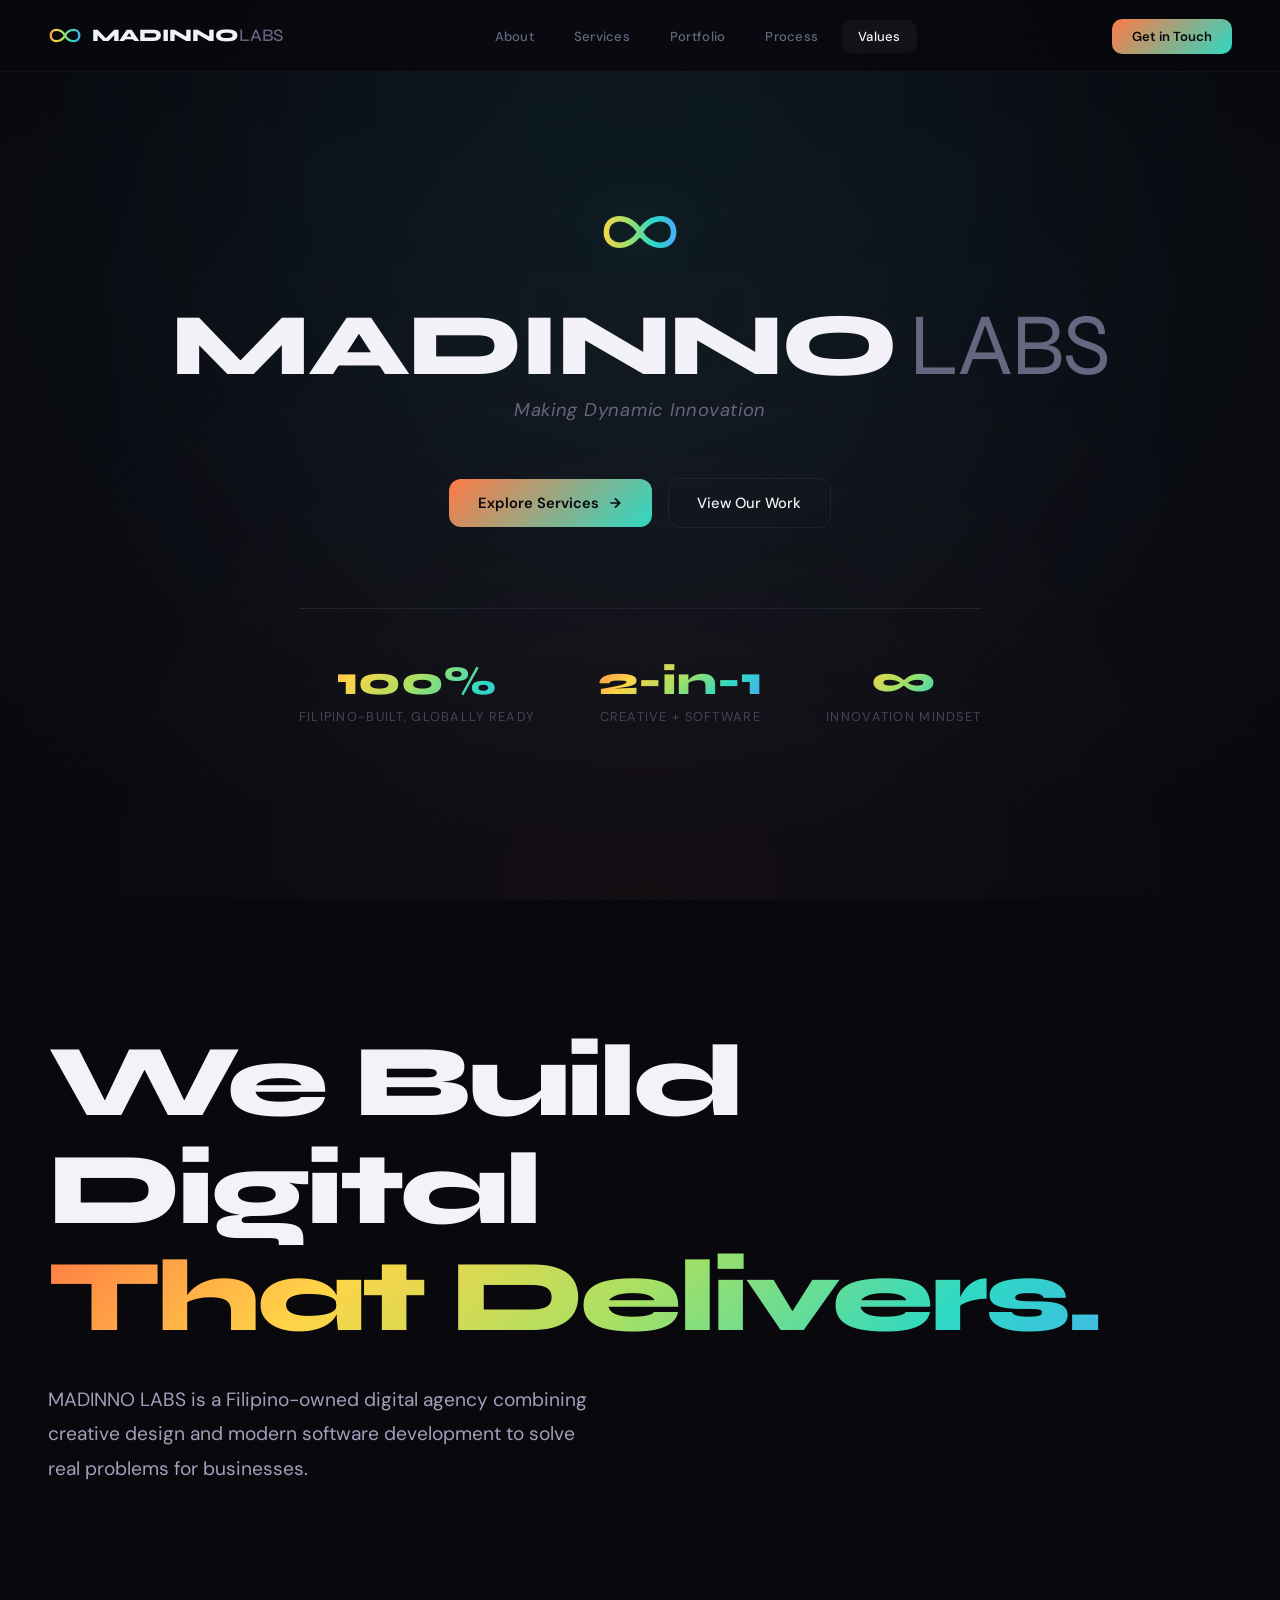
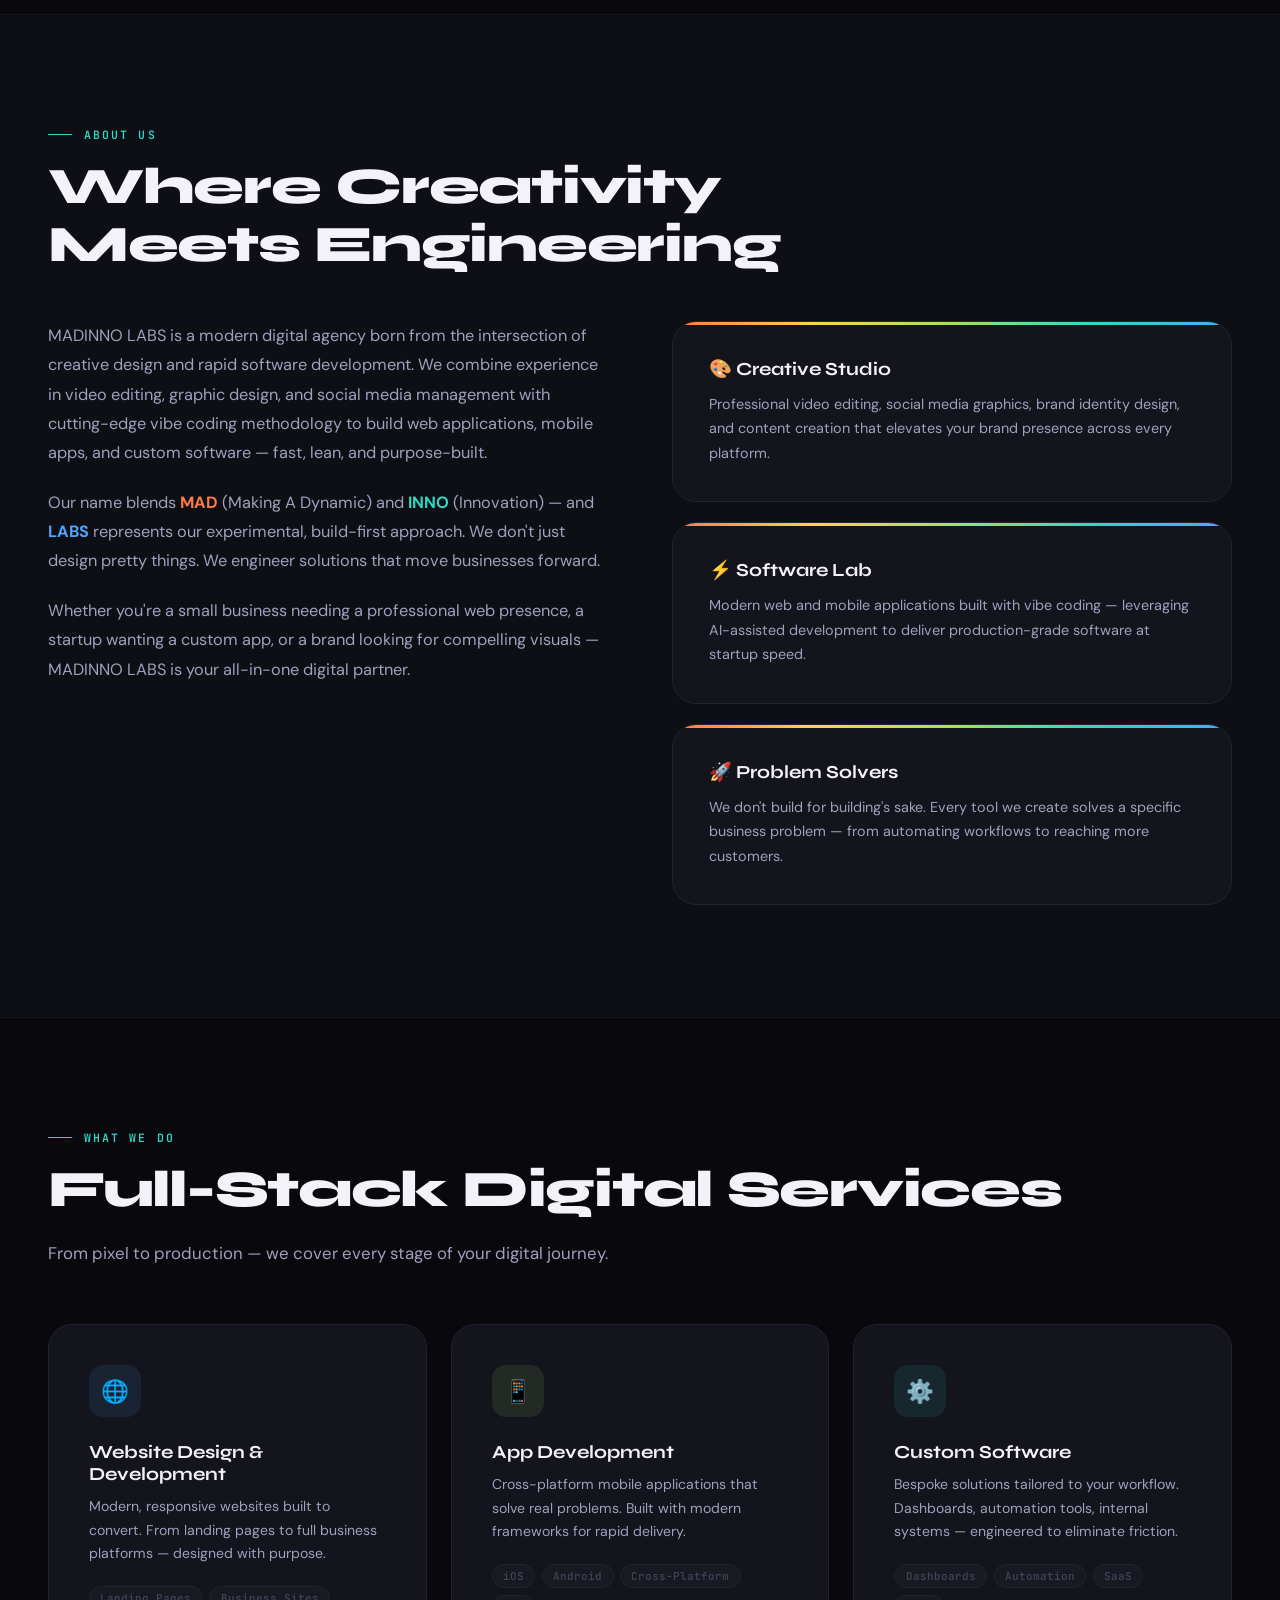
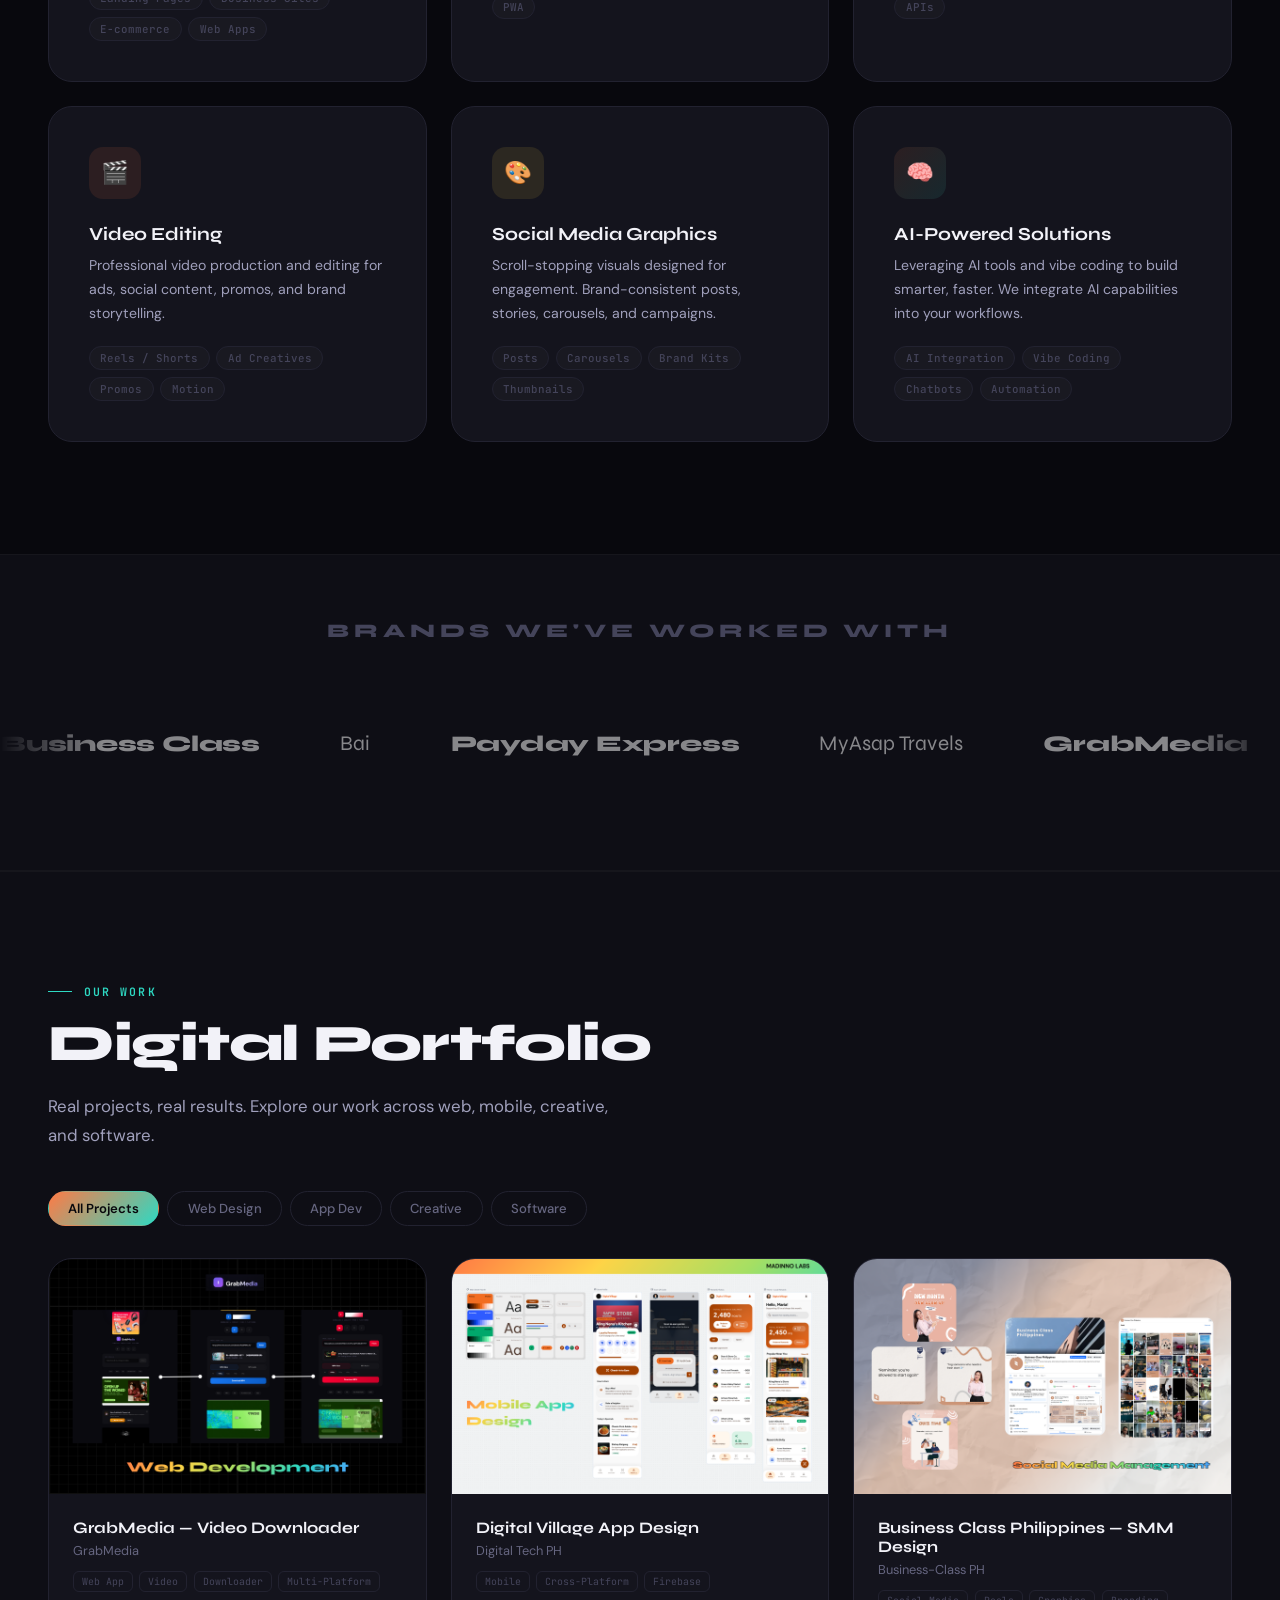
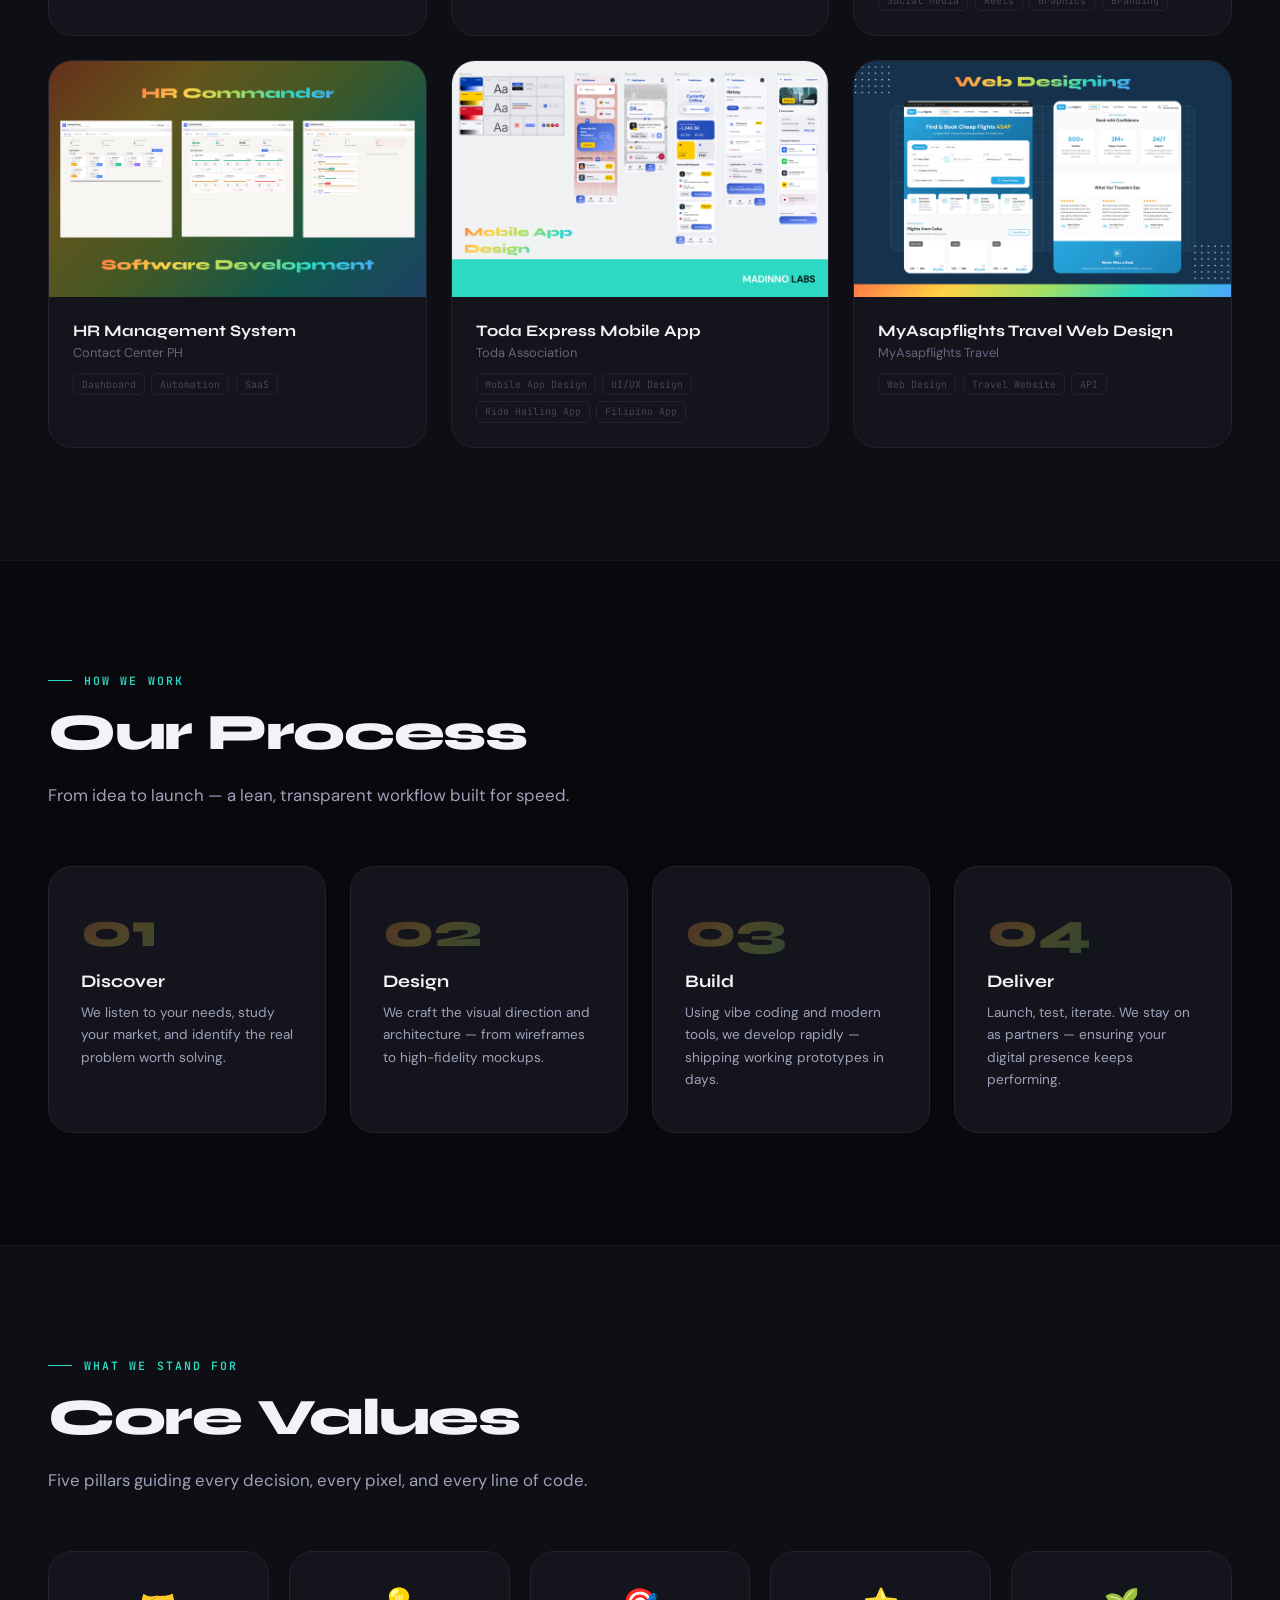
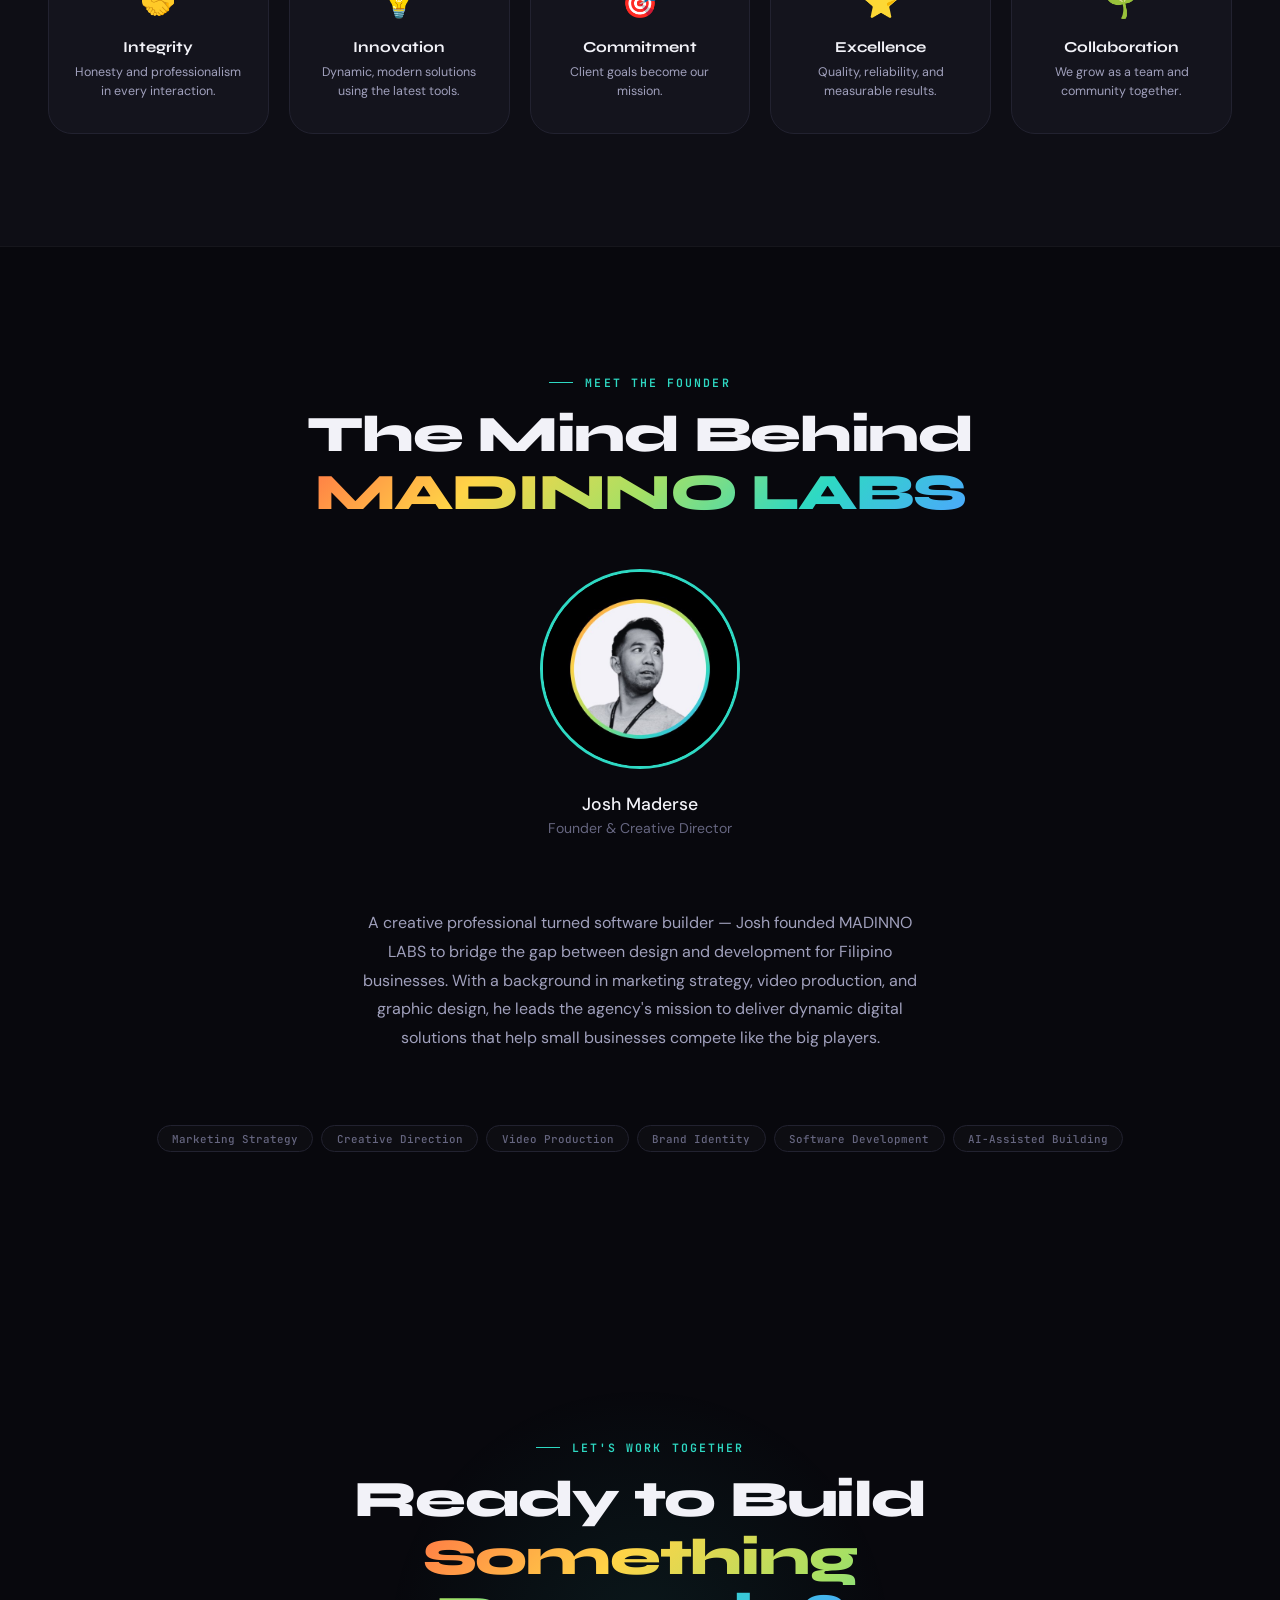
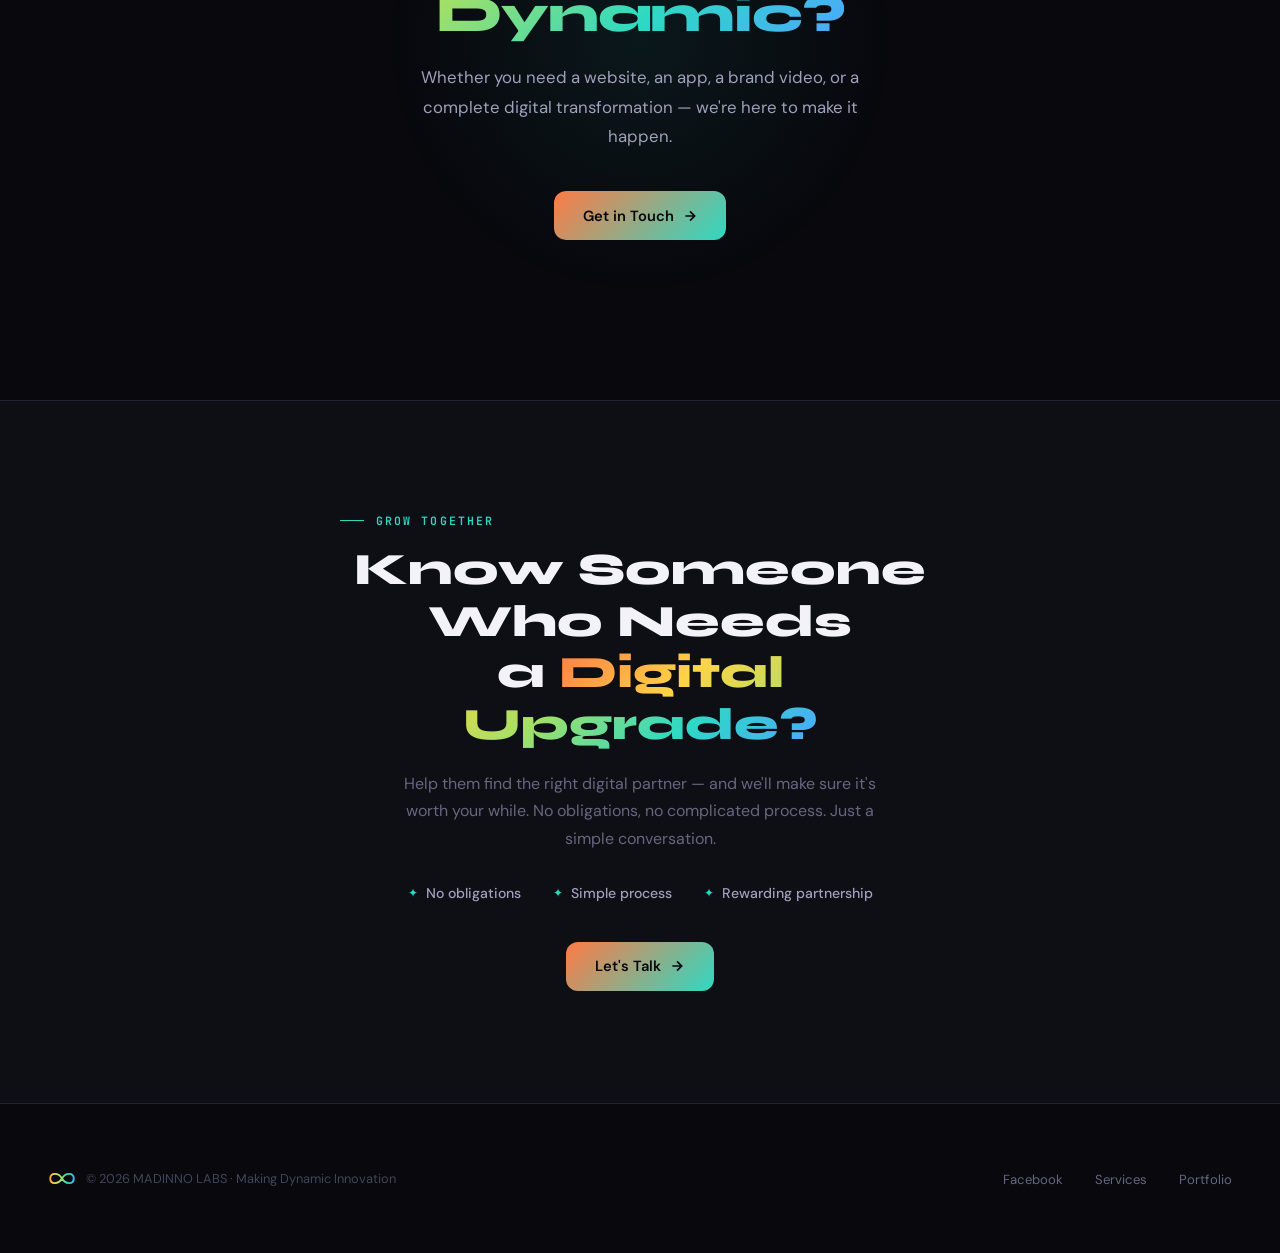
==== commit 69b08d7b: "Add Partner With Us section with referral flow" ====
--- a/madinno-labs/index.html
+++ b/madinno-labs/index.html
@@ -337,6 +337,33 @@
   </div>
 </section>
 
+<!-- ===== PARTNER ===== -->
+<section class="partner-section" id="partner">
+  <div class="partner-inner reveal">
+    <div class="section-label">Grow Together</div>
+    <h2 class="partner-heading">Know Someone Who Needs<br>a <span class="gradient-text">Digital Upgrade?</span></h2>
+    <p class="partner-desc">Help them find the right digital partner — and we'll make sure it's worth your while. No obligations, no complicated process. Just a simple conversation.</p>
+    <div class="partner-perks">
+      <div class="partner-perk">
+        <span class="perk-icon">✦</span>
+        <span>No obligations</span>
+      </div>
+      <div class="partner-perk">
+        <span class="perk-icon">✦</span>
+        <span>Simple process</span>
+      </div>
+      <div class="partner-perk">
+        <span class="perk-icon">✦</span>
+        <span>Rewarding partnership</span>
+      </div>
+    </div>
+    <button class="btn-primary" onclick="openContactForm('partner')">
+      Let's Talk
+      <svg width="16" height="16" fill="none" stroke="currentColor" stroke-width="2.5" viewBox="0 0 24 24"><path d="M5 12h14M12 5l7 7-7 7"/></svg>
+    </button>
+  </div>
+</section>
+
 <!-- ===== FOOTER ===== -->
 <footer>
   <div class="footer-left">
@@ -387,6 +414,7 @@
           <option>Social Media Graphics</option>
           <option>AI-Powered Solutions</option>
           <option>Full Package</option>
+          <option value="Partner / Referral Program">Partner / Referral Program</option>
         </select>
       </div>
       <div class="contact-field">
--- a/madinno-labs/css/style.css
+++ b/madinno-labs/css/style.css
@@ -345,7 +345,7 @@
 .contact-overlay{
   position:fixed;inset:0;background:rgba(8,8,13,0.92);
   z-index:1100;display:none;align-items:center;justify-content:center;
-  backdrop-filter:blur(20px);padding:2rem;
+  padding:2rem;
 }
 .contact-overlay.open{display:flex}
 .contact-modal{
@@ -549,6 +549,36 @@
 .cta-section .section-label{justify-content:center}
 .cta-section .section-title{max-width:700px;margin:0 auto 1.25rem}
 .cta-section .section-desc{max-width:500px;margin:0 auto 2.5rem;text-align:center}
+
+/* ===== PARTNER SECTION ===== */
+.partner-section{
+  padding:7rem 3rem;background:var(--dark-2);
+  border-top:1px solid var(--dark-5);
+}
+.partner-inner{
+  max-width:600px;margin:0 auto;text-align:center;
+}
+.partner-heading{
+  font-family:'Syne',sans-serif;font-size:clamp(1.8rem,4vw,2.8rem);
+  font-weight:800;line-height:1.15;margin:0.75rem 0 1.25rem;color:var(--text-1);
+}
+.partner-desc{
+  font-size:1rem;color:var(--text-3);line-height:1.7;
+  max-width:480px;margin:0 auto 2rem;
+}
+.partner-perks{
+  display:flex;justify-content:center;gap:2rem;
+  flex-wrap:wrap;margin-bottom:2.5rem;
+}
+.partner-perk{
+  display:flex;align-items:center;gap:0.5rem;
+  font-size:0.88rem;font-weight:500;color:var(--text-2);
+}
+.perk-icon{color:var(--teal);font-size:0.75rem}
+@media(max-width:768px){
+  .partner-section{padding:5rem 1.5rem}
+  .partner-perks{gap:1.25rem}
+}
 
 /* ===== FOOTER ===== */
 footer{
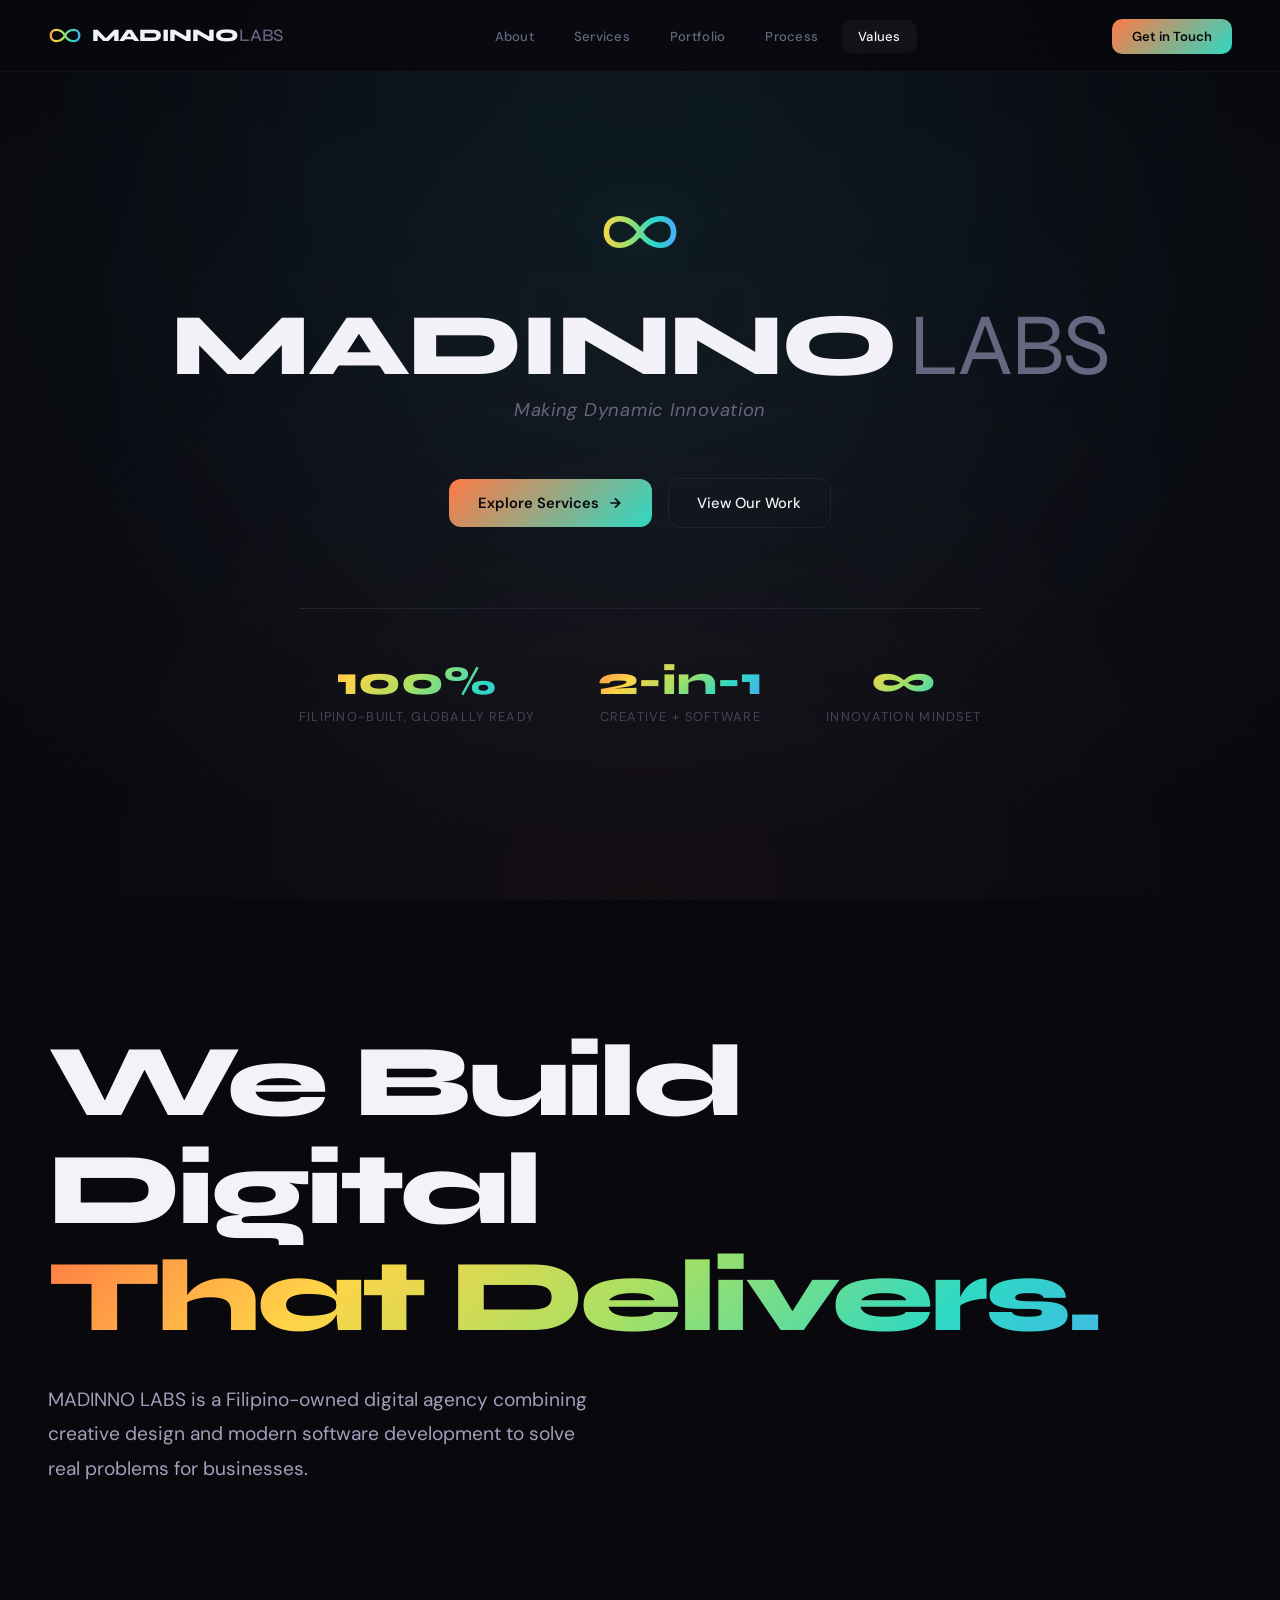
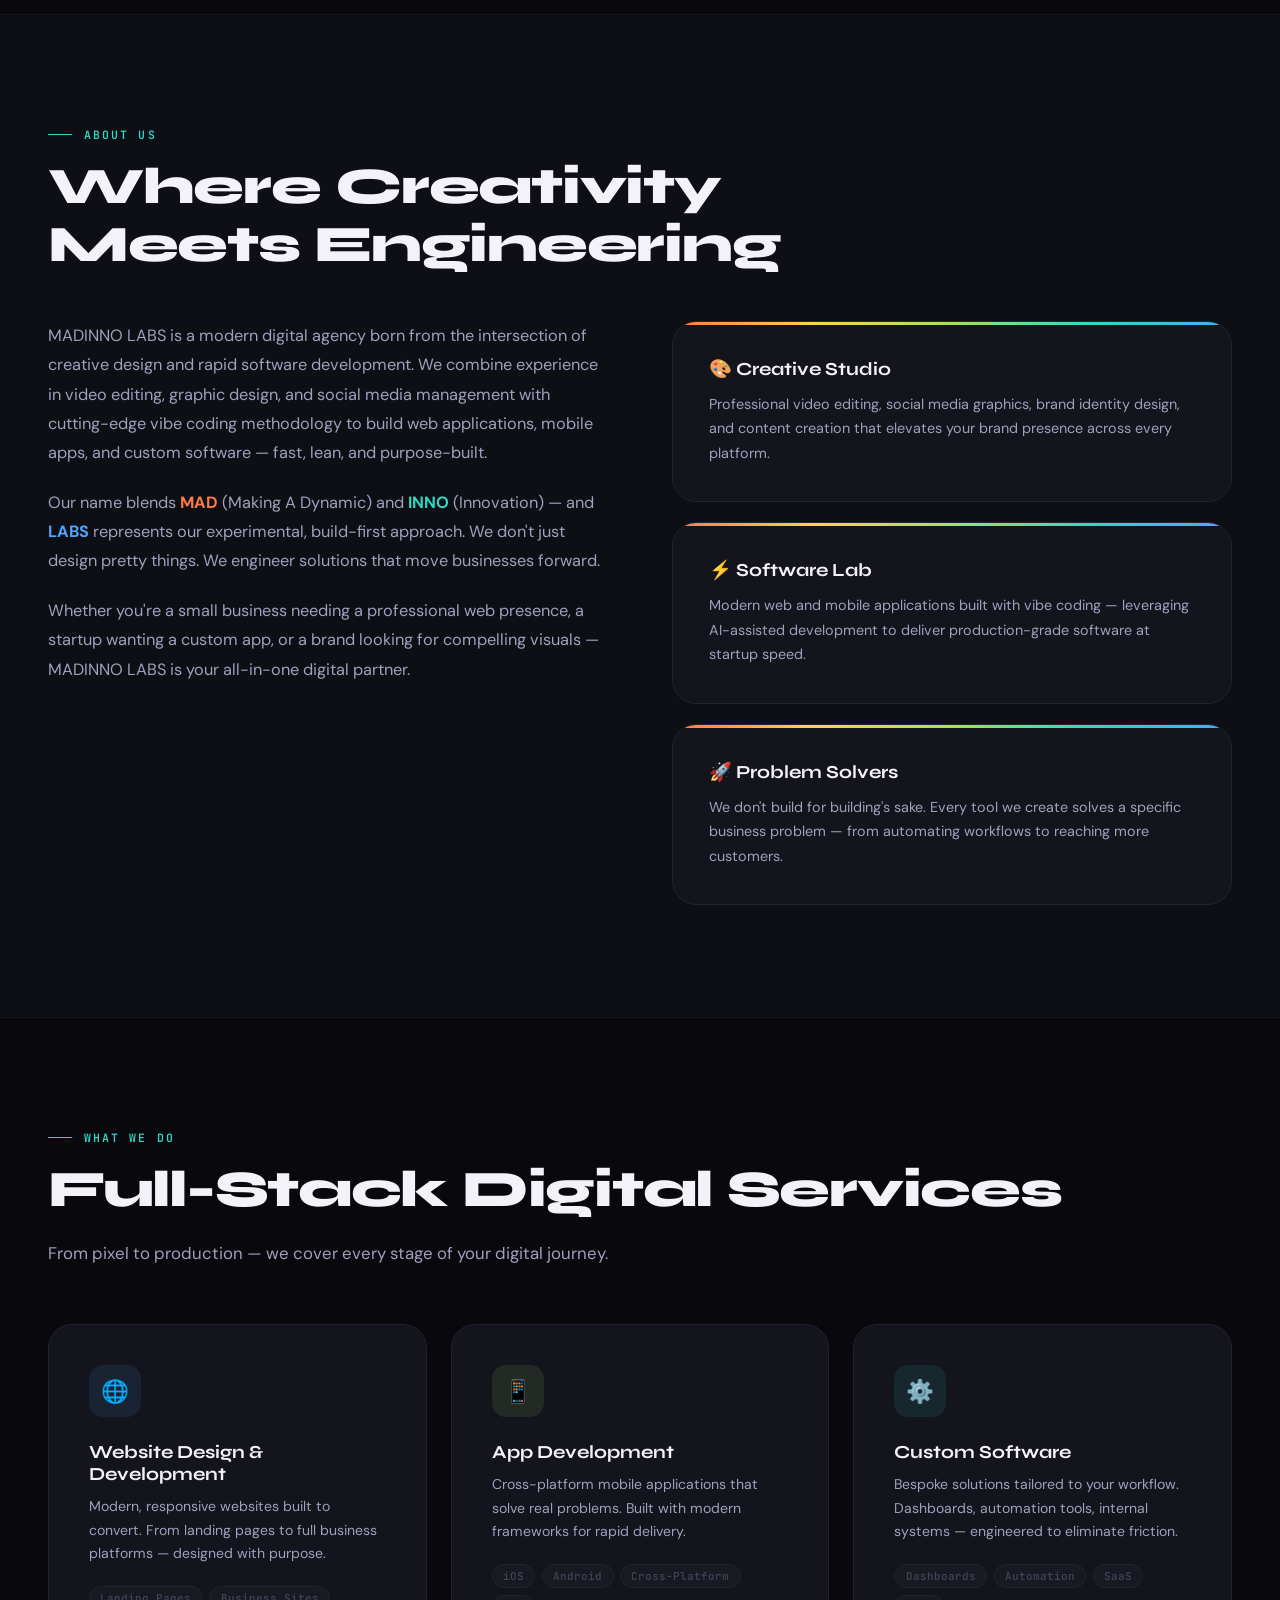
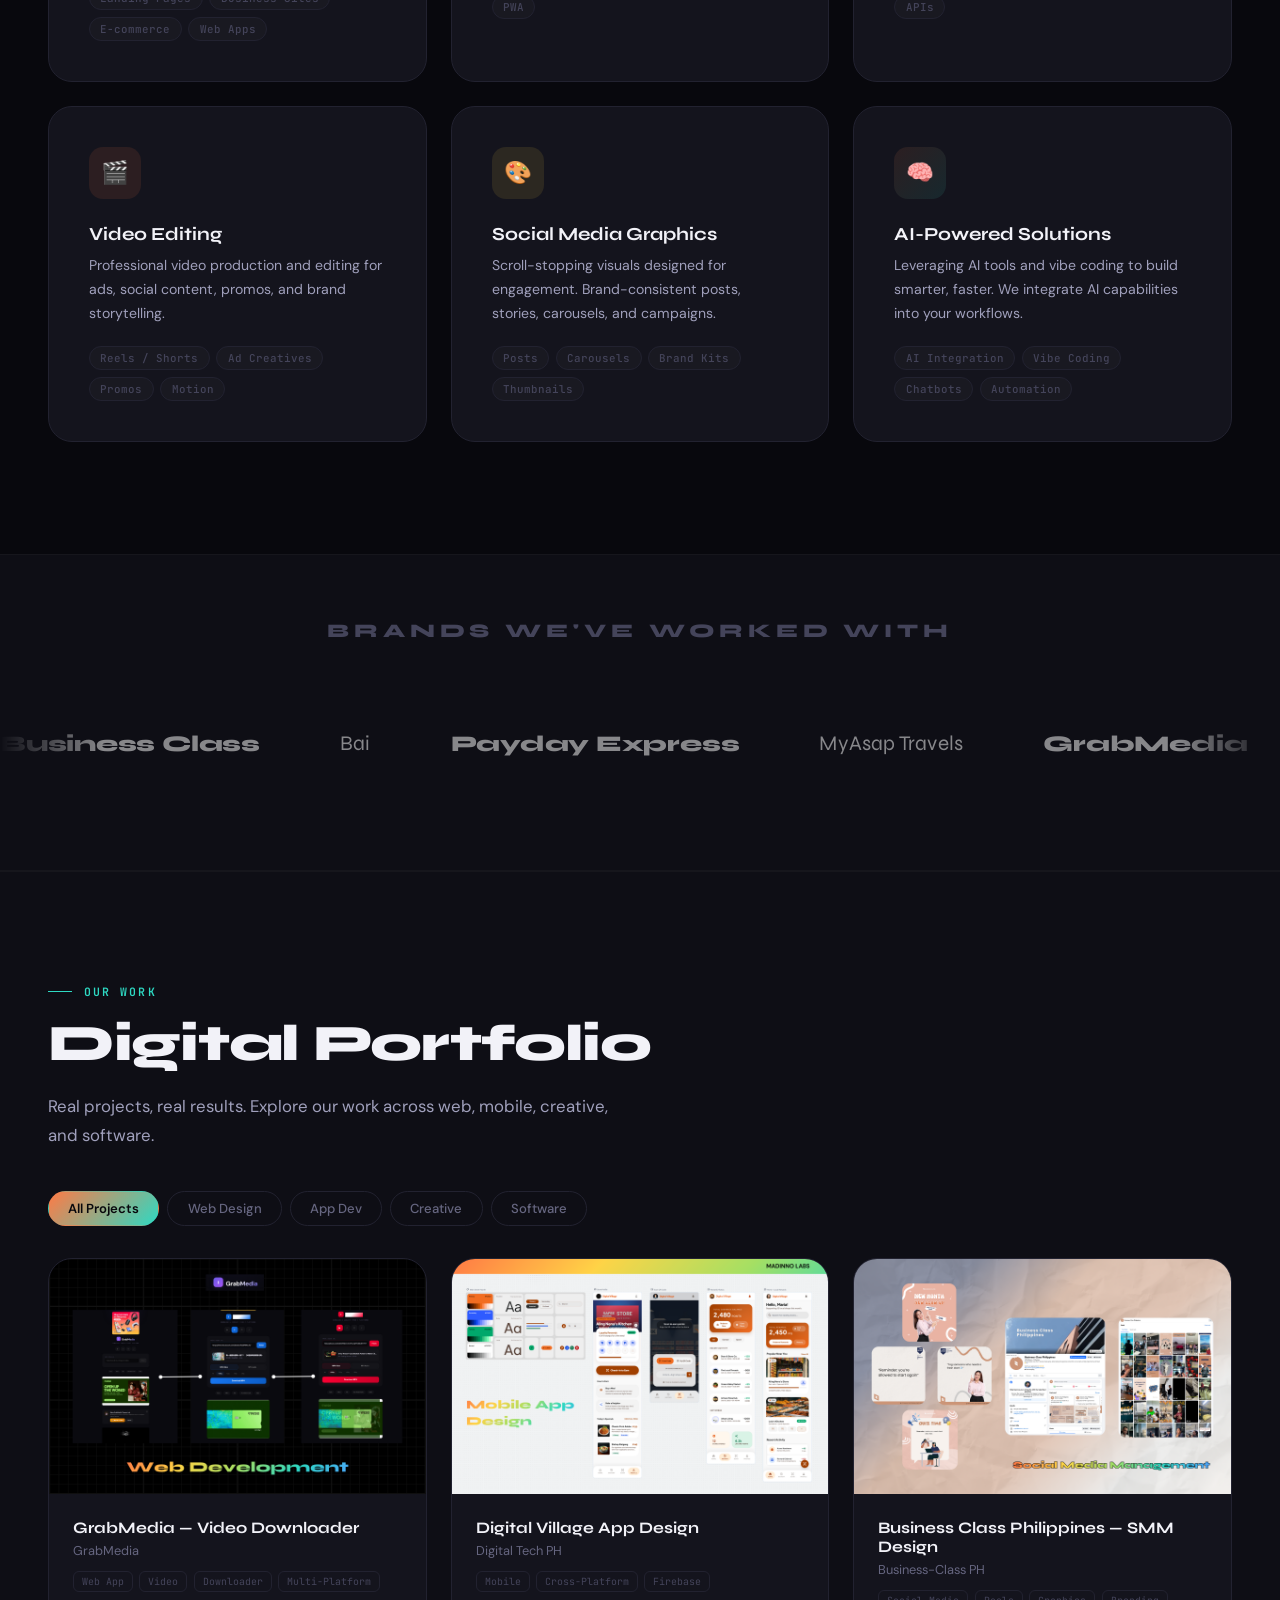
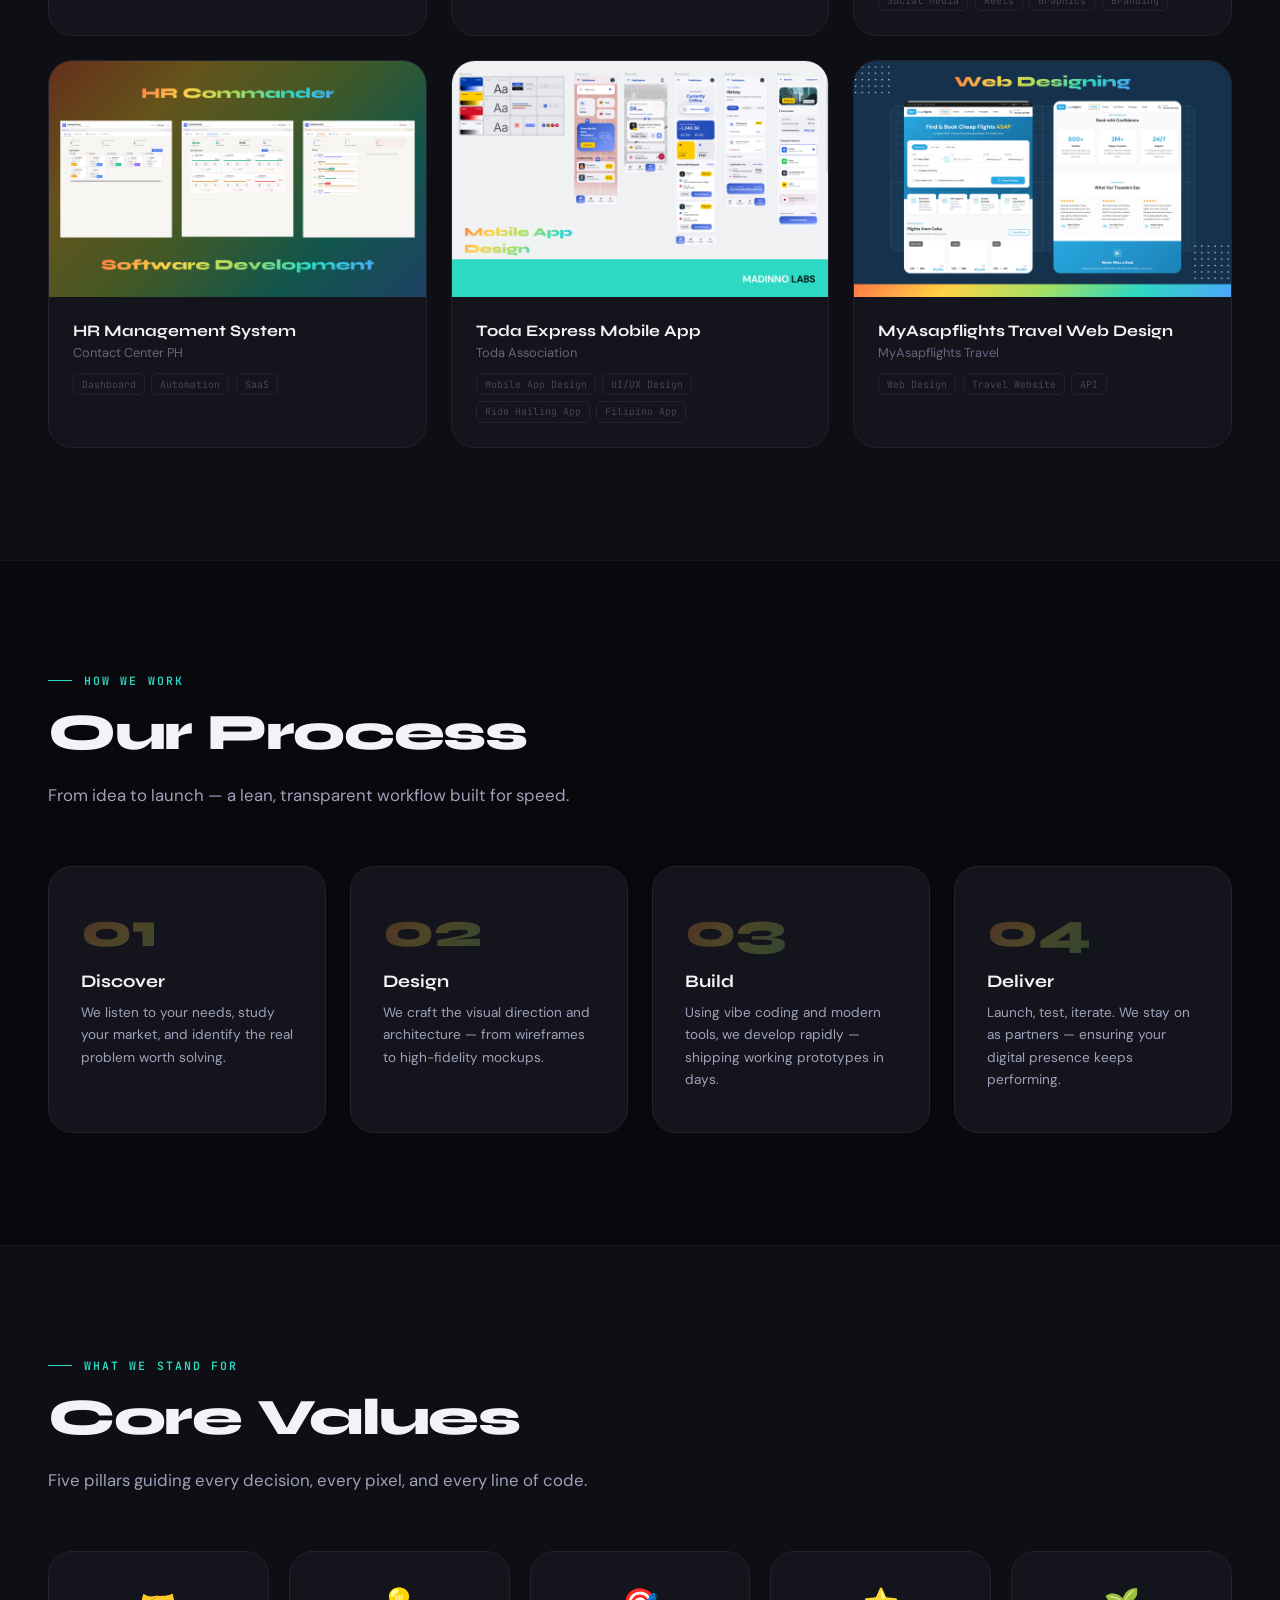
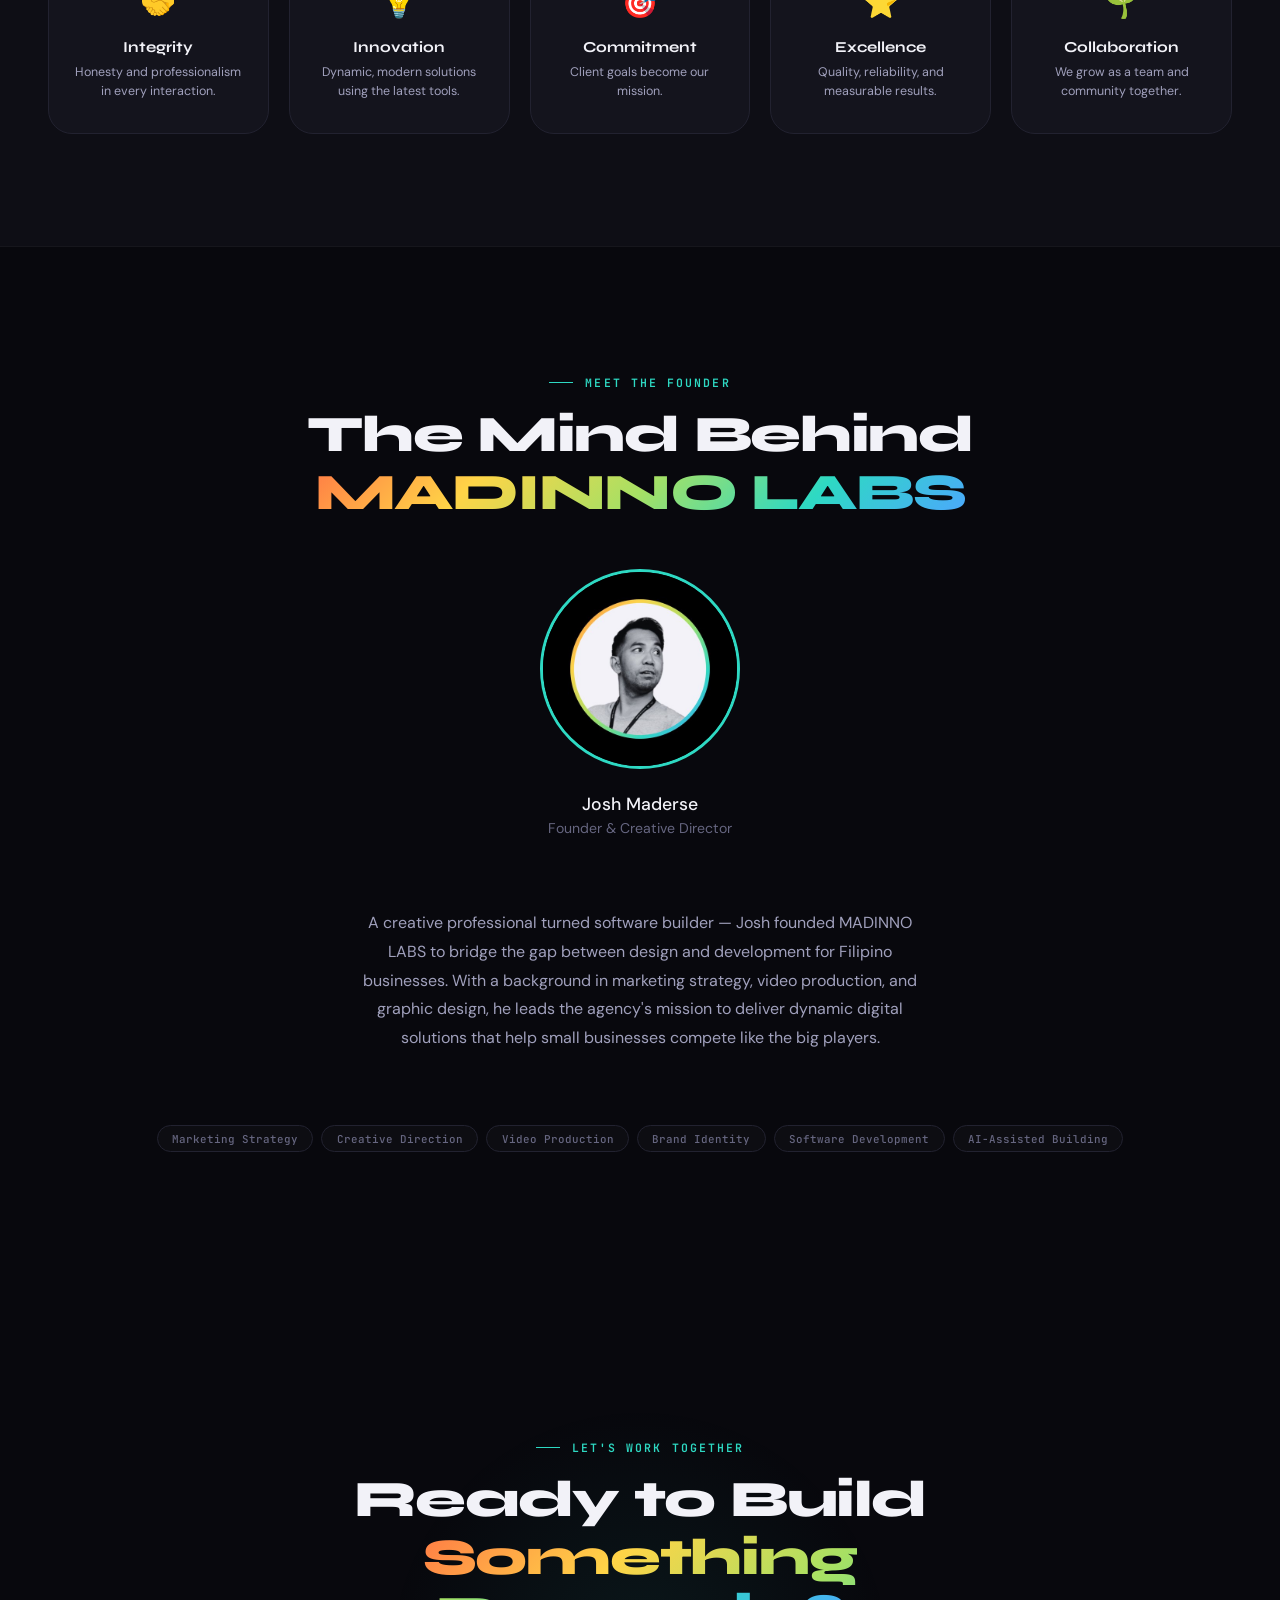
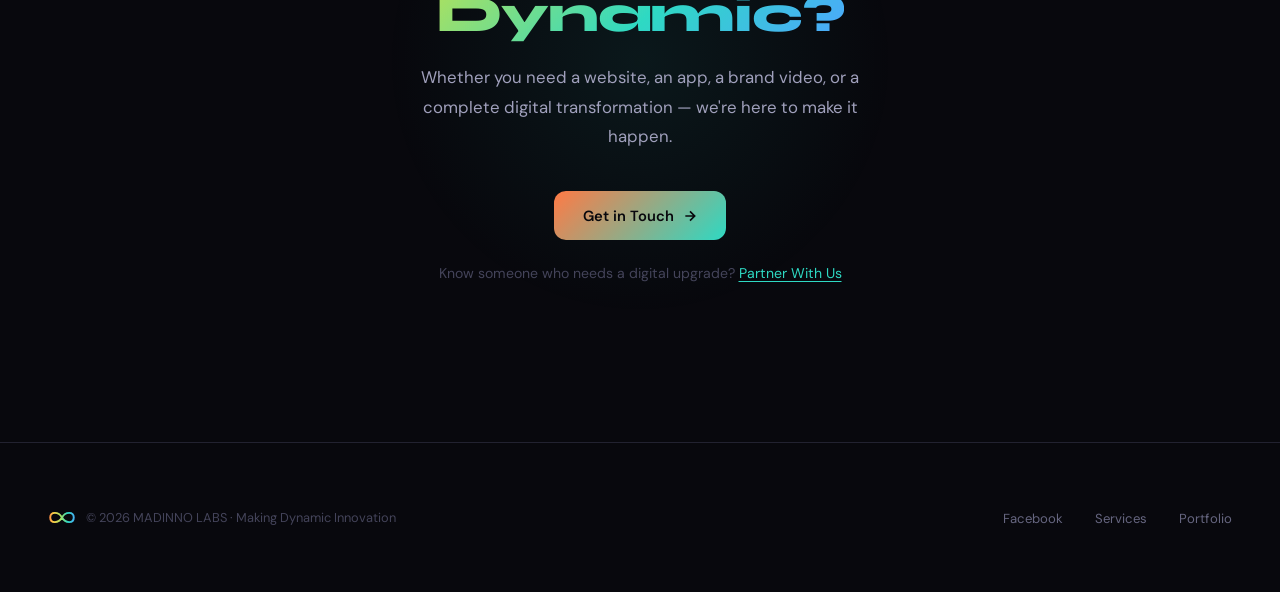
==== commit 73b04fdb: "Simplify partner section - text link + info modal flow" ====
--- a/madinno-labs/index.html
+++ b/madinno-labs/index.html
@@ -335,33 +335,7 @@
       <svg width="16" height="16" fill="none" stroke="currentColor" stroke-width="2.5" viewBox="0 0 24 24"><path d="M5 12h14M12 5l7 7-7 7"/></svg>
     </button>
   </div>
-</section>
-
-<!-- ===== PARTNER ===== -->
-<section class="partner-section" id="partner">
-  <div class="partner-inner reveal">
-    <div class="section-label">Grow Together</div>
-    <h2 class="partner-heading">Know Someone Who Needs<br>a <span class="gradient-text">Digital Upgrade?</span></h2>
-    <p class="partner-desc">Help them find the right digital partner — and we'll make sure it's worth your while. No obligations, no complicated process. Just a simple conversation.</p>
-    <div class="partner-perks">
-      <div class="partner-perk">
-        <span class="perk-icon">✦</span>
-        <span>No obligations</span>
-      </div>
-      <div class="partner-perk">
-        <span class="perk-icon">✦</span>
-        <span>Simple process</span>
-      </div>
-      <div class="partner-perk">
-        <span class="perk-icon">✦</span>
-        <span>Rewarding partnership</span>
-      </div>
-    </div>
-    <button class="btn-primary" onclick="openContactForm('partner')">
-      Let's Talk
-      <svg width="16" height="16" fill="none" stroke="currentColor" stroke-width="2.5" viewBox="0 0 24 24"><path d="M5 12h14M12 5l7 7-7 7"/></svg>
-    </button>
-  </div>
+  <p class="partner-link reveal">Know someone who needs a digital upgrade? <button onclick="openPartnerModal()" class="partner-text-btn">Partner With Us</button></p>
 </section>
 
 <!-- ===== FOOTER ===== -->
@@ -378,6 +352,45 @@
 </footer>
 
 <!-- ===== MODAL ===== -->
+<!-- ===== PARTNER MODAL ===== -->
+<div class="contact-overlay" id="partnerOverlay" onclick="closePartnerModal(event)">
+  <div class="contact-modal" onclick="event.stopPropagation()">
+    <button class="contact-close" onclick="closePartnerModal()">&times;</button>
+    <div class="contact-header">
+      <div class="section-label" style="justify-content:flex-start;margin-bottom:0.5rem">Grow Together</div>
+      <h3>Partner With Us</h3>
+      <p>Know a business that needs a website, app, or creative content? Refer them to MADINNO LABS and we'll make it worth your while.</p>
+    </div>
+    <div class="partner-modal-perks">
+      <div class="partner-modal-perk">
+        <div class="perk-icon-box">✦</div>
+        <div>
+          <strong>No Obligations</strong>
+          <p>Refer at your own pace. No targets, no pressure — just a simple introduction.</p>
+        </div>
+      </div>
+      <div class="partner-modal-perk">
+        <div class="perk-icon-box">✦</div>
+        <div>
+          <strong>Simple Process</strong>
+          <p>You introduce the client, we handle everything else from discovery to delivery.</p>
+        </div>
+      </div>
+      <div class="partner-modal-perk">
+        <div class="perk-icon-box">✦</div>
+        <div>
+          <strong>Rewarding Partnership</strong>
+          <p>Every successful project you refer comes with a reward — discussed personally with you.</p>
+        </div>
+      </div>
+    </div>
+    <button class="contact-submit" style="margin-top:1.5rem" onclick="closePartnerModal();openContactForm('partner')">
+      Let's Talk
+      <svg width="16" height="16" fill="none" stroke="currentColor" stroke-width="2.5" viewBox="0 0 24 24"><path d="M5 12h14M12 5l7 7-7 7"/></svg>
+    </button>
+  </div>
+</div>
+
 <!-- ===== CONTACT FORM MODAL ===== -->
 <div class="contact-overlay" id="contactOverlay" onclick="closeContactForm(event)">
   <div class="contact-modal" onclick="event.stopPropagation()">
--- a/madinno-labs/css/style.css
+++ b/madinno-labs/css/style.css
@@ -550,6 +550,29 @@
 .cta-section .section-title{max-width:700px;margin:0 auto 1.25rem}
 .cta-section .section-desc{max-width:500px;margin:0 auto 2.5rem;text-align:center}
 
+/* ===== PARTNER LINK & MODAL ===== */
+.partner-link{
+  margin-top:1.5rem;font-size:0.88rem;color:var(--text-4);text-align:center;
+}
+.partner-text-btn{
+  background:none;border:none;color:var(--teal);font-size:0.88rem;
+  font-family:'DM Sans',sans-serif;cursor:pointer;text-decoration:underline;
+  text-underline-offset:3px;transition:opacity 0.2s;padding:0;
+}
+.partner-text-btn:hover{opacity:0.75}
+.partner-modal-perks{display:flex;flex-direction:column;gap:1.25rem;margin-top:0.5rem}
+.partner-modal-perk{display:flex;gap:1rem;align-items:flex-start}
+.perk-icon-box{
+  color:var(--teal);font-size:0.9rem;margin-top:0.2rem;
+  flex-shrink:0;width:20px;text-align:center;
+}
+.partner-modal-perk strong{
+  display:block;color:var(--text-1);font-size:0.92rem;margin-bottom:0.2rem;
+}
+.partner-modal-perk p{
+  color:var(--text-3);font-size:0.84rem;line-height:1.6;margin:0;
+}
+
 /* ===== PARTNER SECTION ===== */
 .partner-section{
   padding:7rem 3rem;background:var(--dark-2);
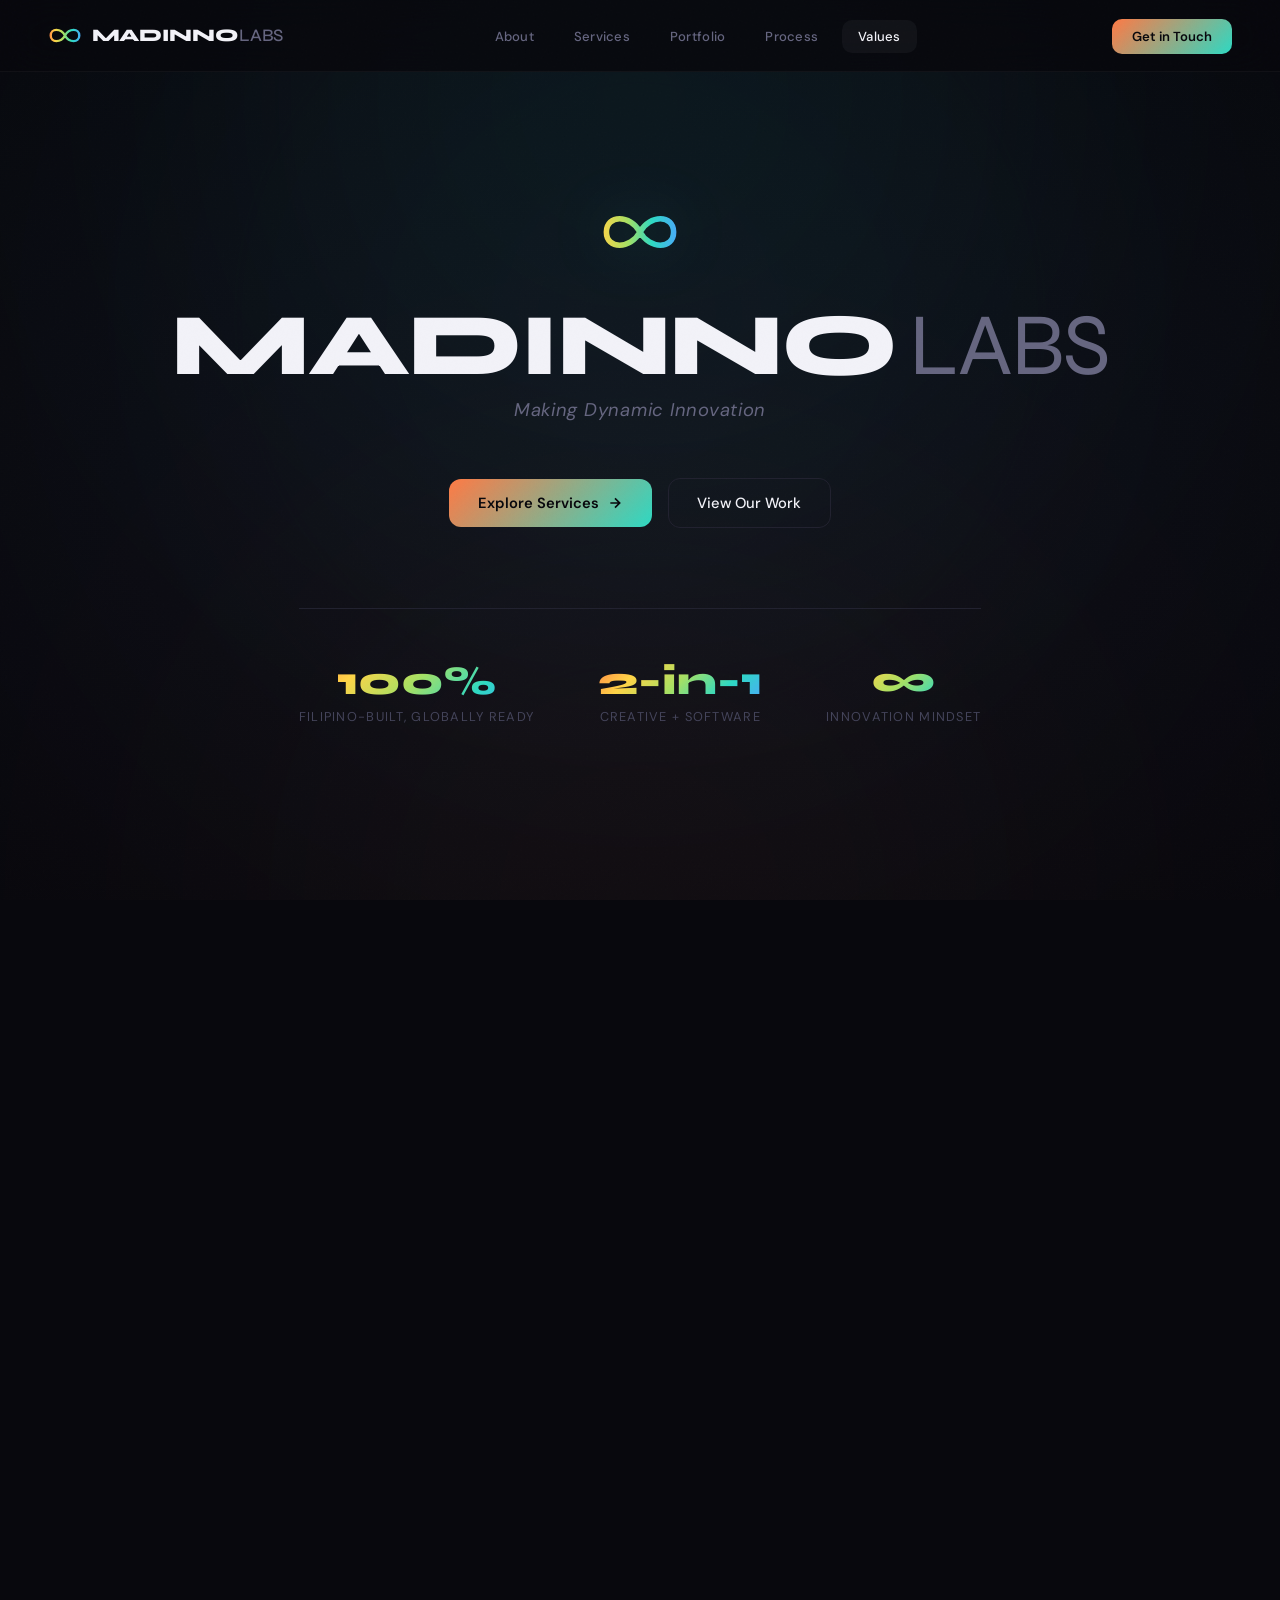
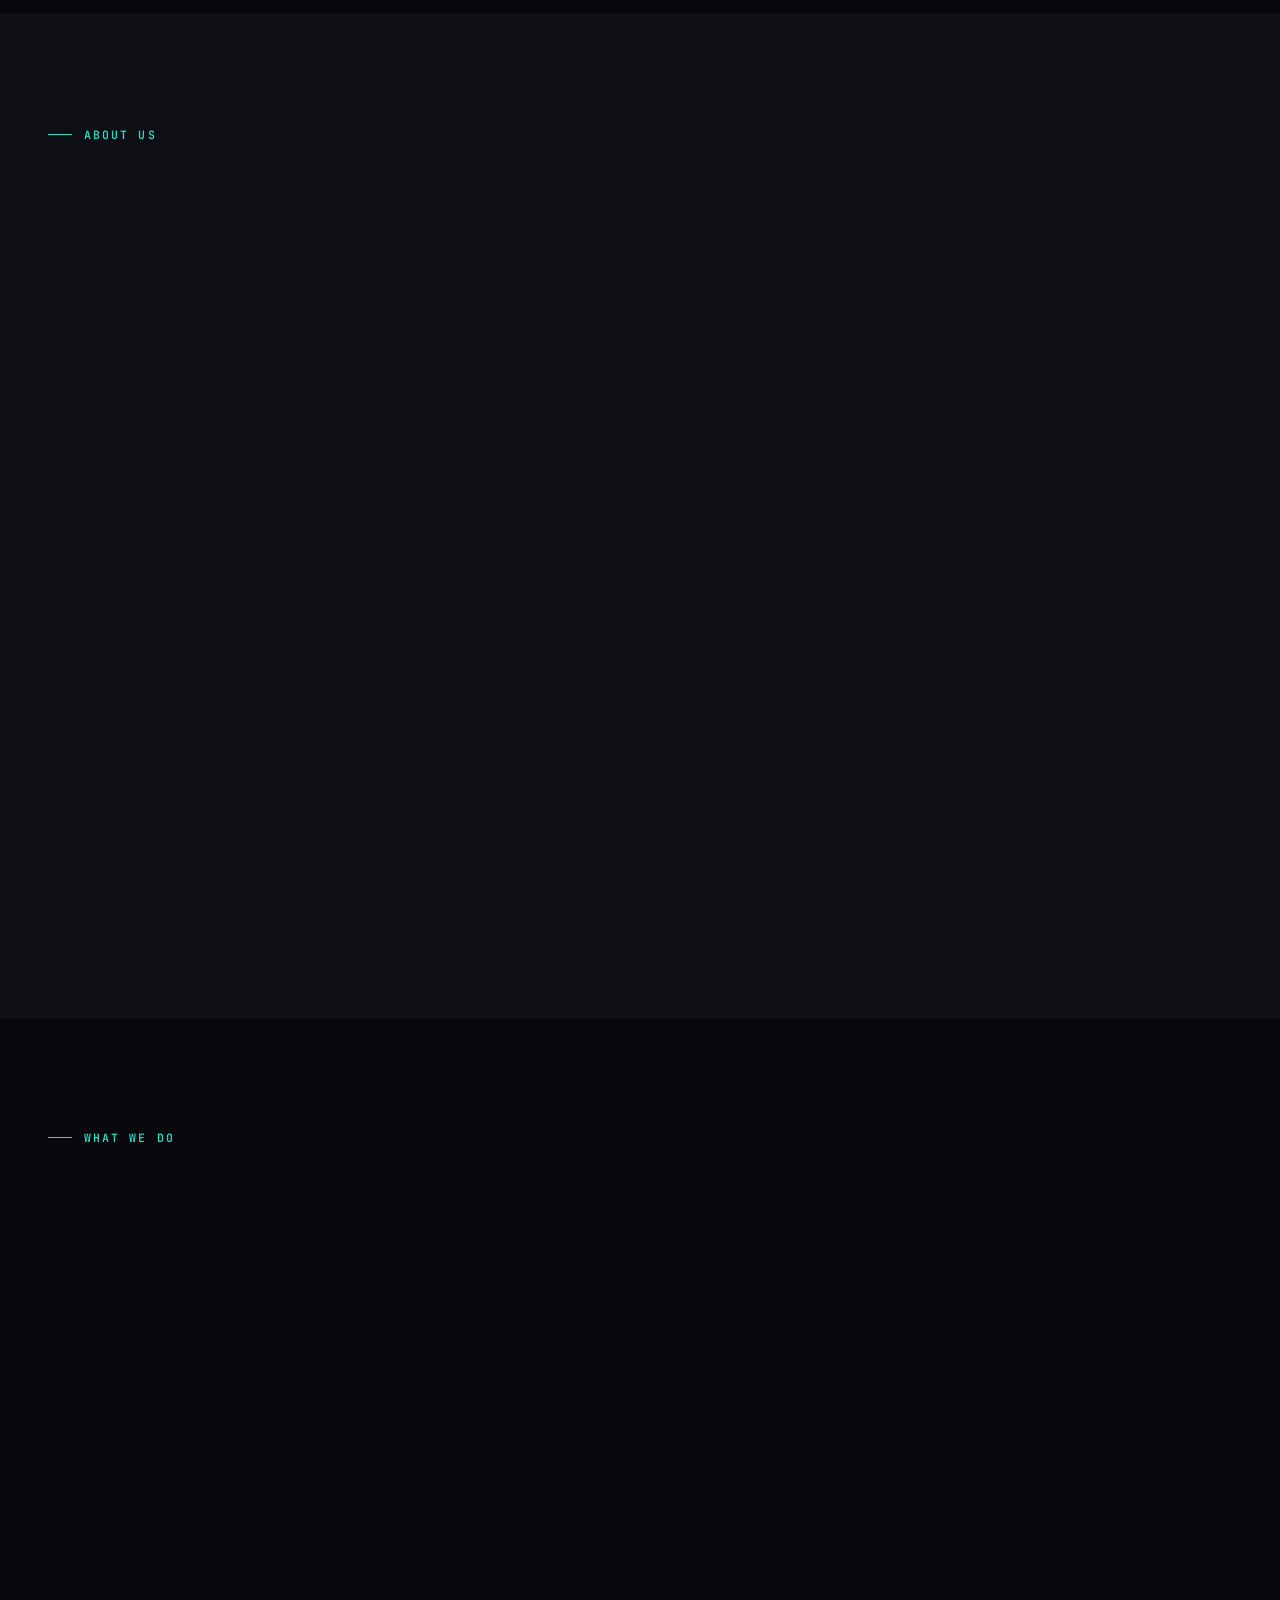
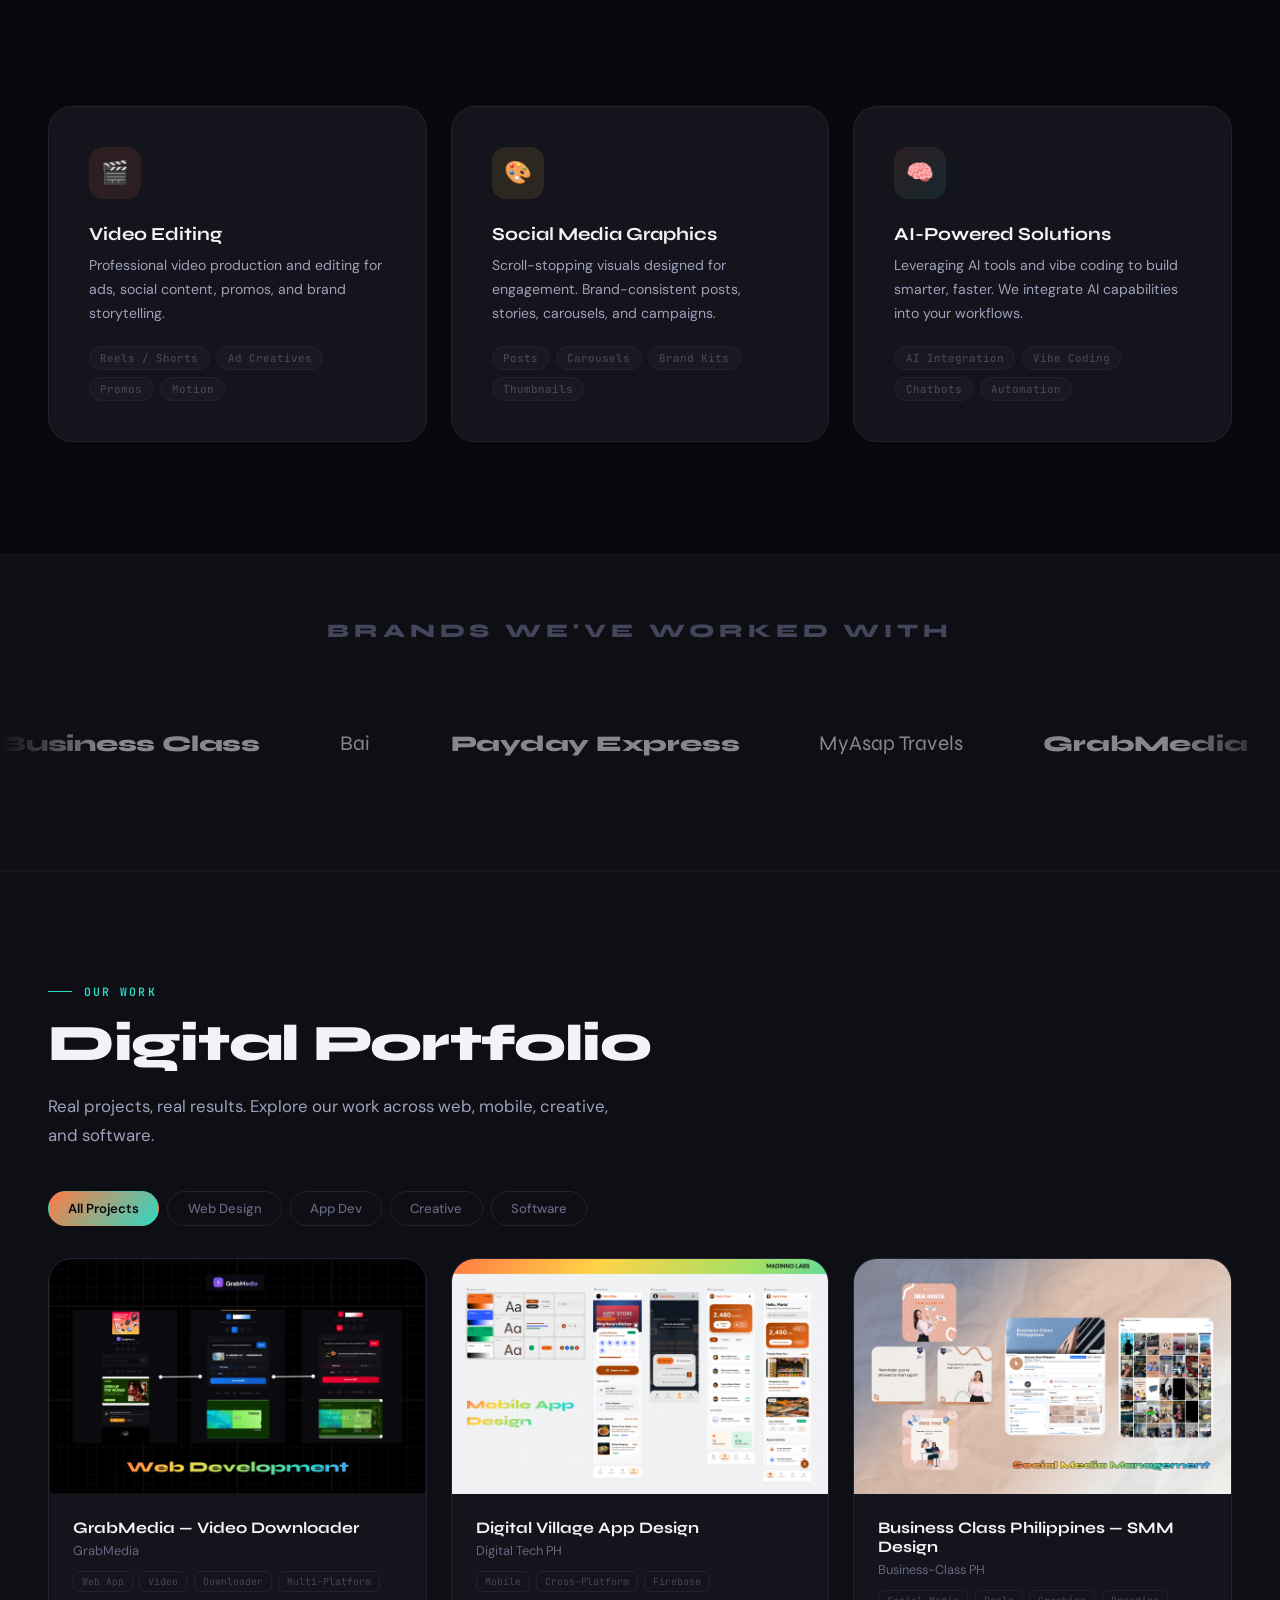
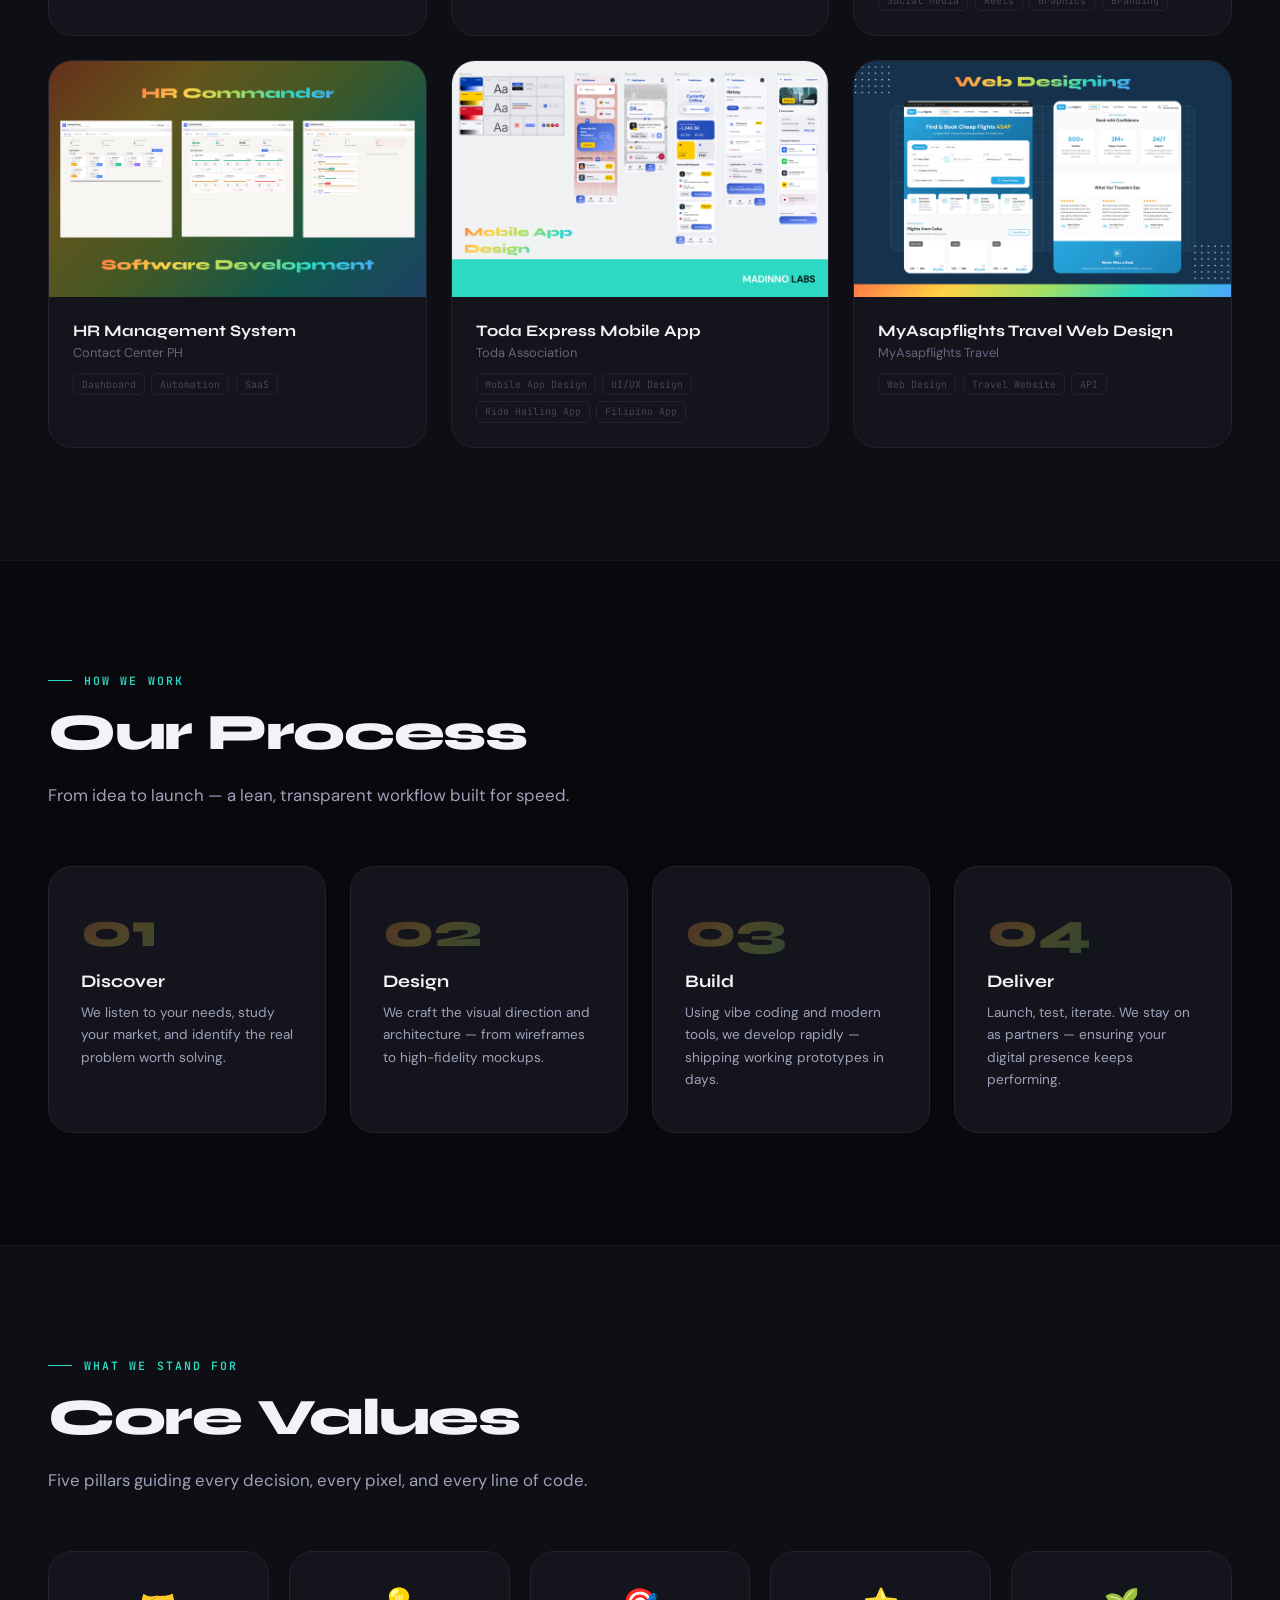
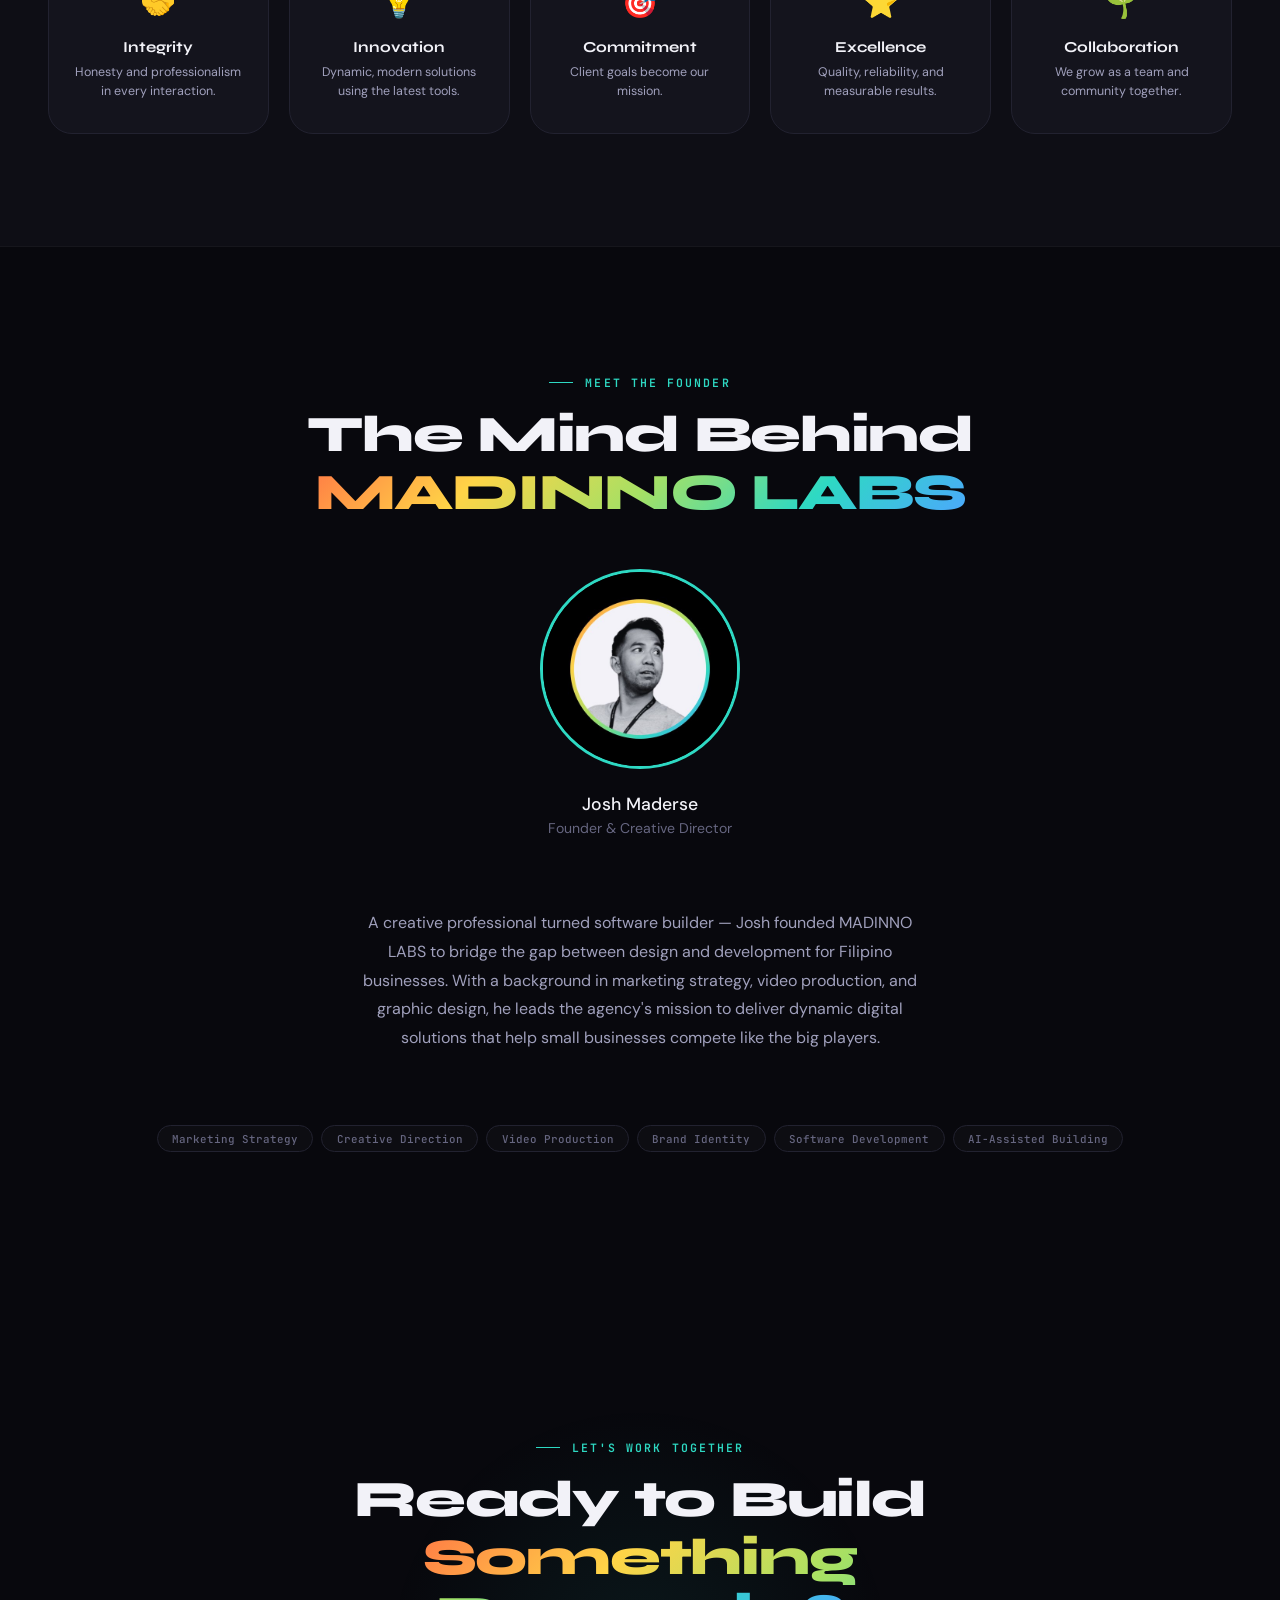
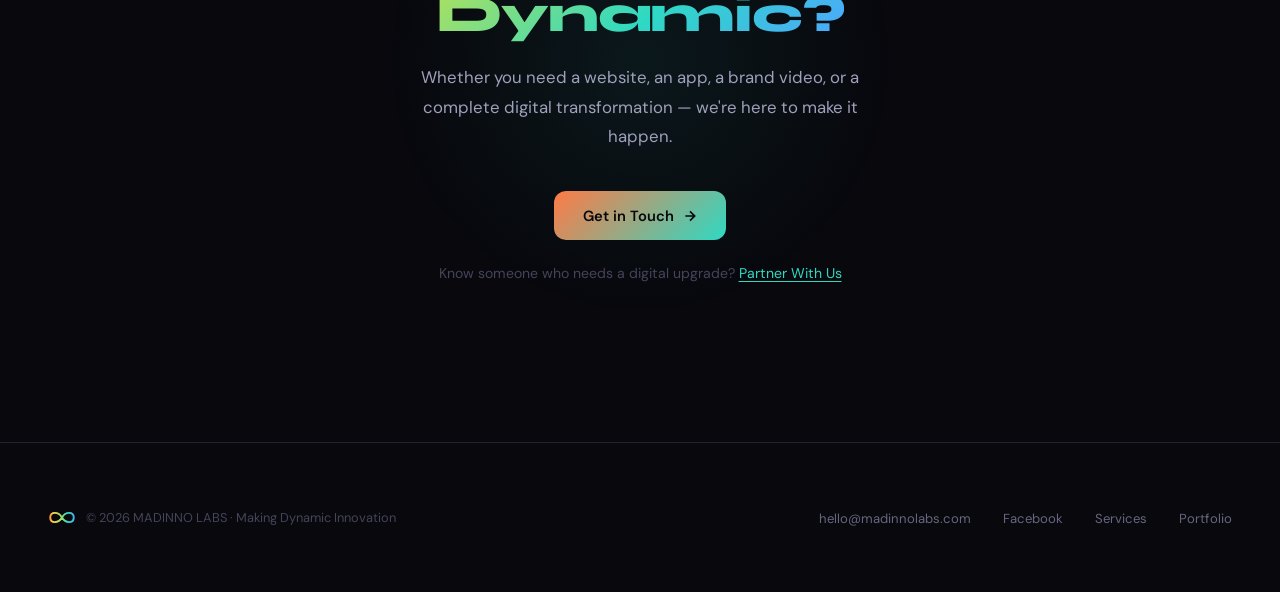
==== commit 4c37587a: "Add files via upload" ====
--- a/madinno-labs/index.html
+++ b/madinno-labs/index.html
@@ -345,7 +345,8 @@
     <span class="footer-text">© 2026 MADINNO LABS · Making Dynamic Innovation</span>
   </div>
   <ul class="footer-links">
-    <li><a href="https://www.facebook.com/madinnolabs/" target="_blank" rel="noopener">Facebook</a></li>
+    <li><a href="mailto:hello@madinnolabs.com">hello@madinnolabs.com</a></li>
+    <li><a href="https://www.facebook.com/madinnolabstech" target="_blank" rel="noopener">Facebook</a></li>
     <li><a href="#services">Services</a></li>
     <li><a href="#portfolio">Portfolio</a></li>
   </ul>
@@ -414,7 +415,7 @@
       </div>
       <div class="contact-field">
         <label>Email Address <span>*</span></label>
-        <input type="email" name="email" placeholder="your@email.com" required>
+        <input type="email" name="email" placeholder="your@example.com" required>
       </div>
       <div class="contact-field">
         <label>Service Interested In</label>
